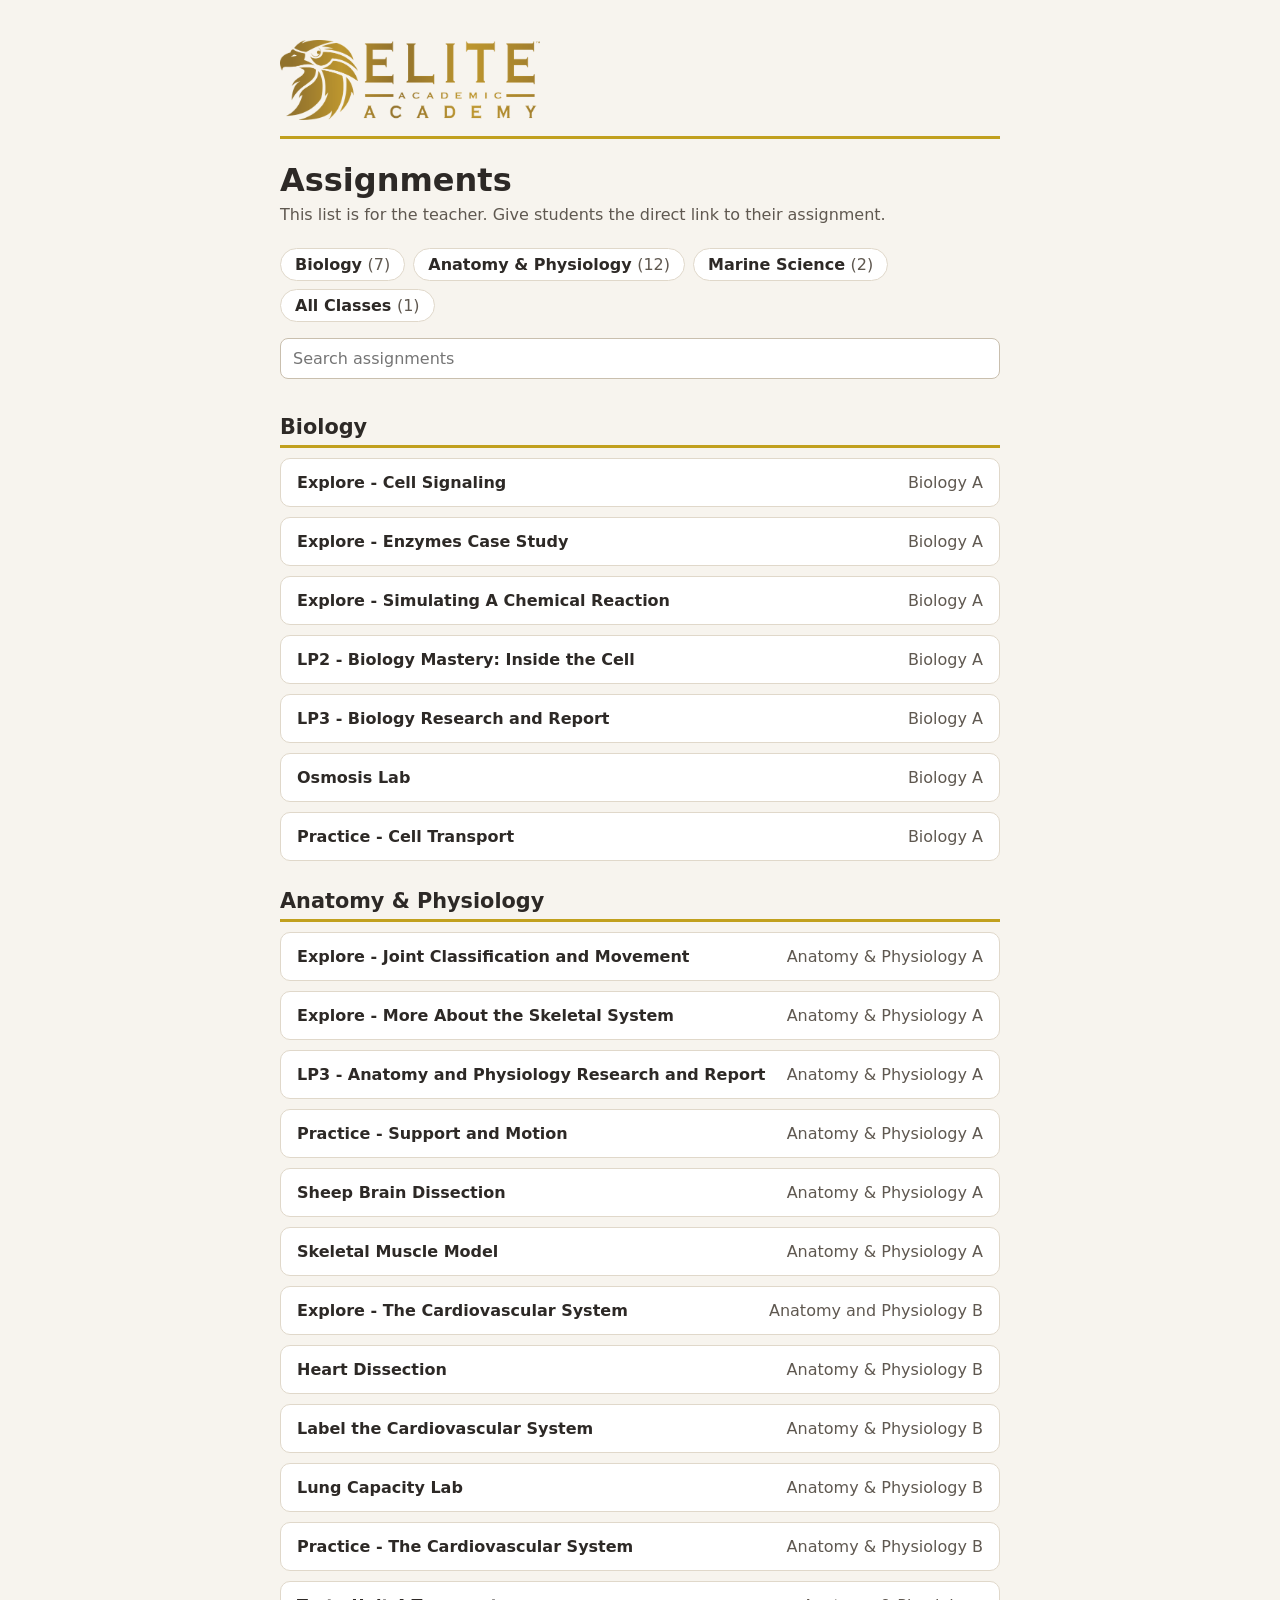
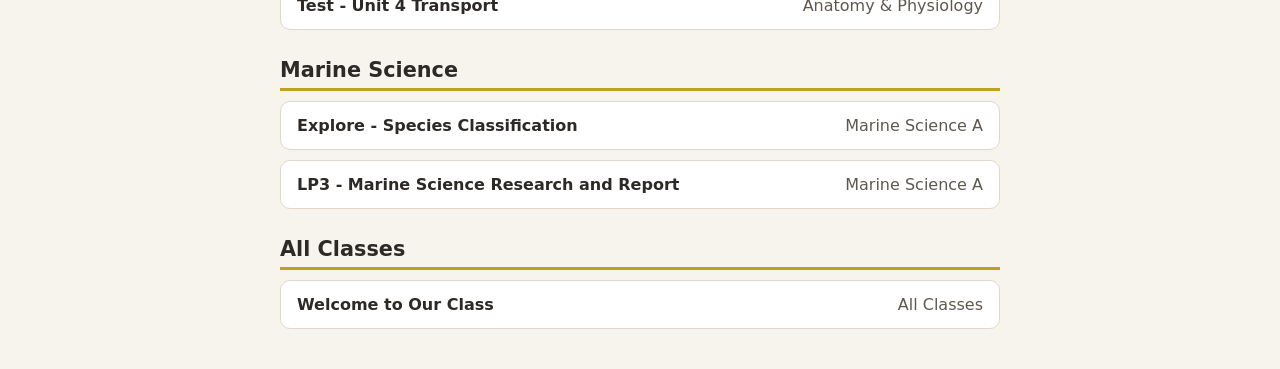
==== index.html @ 05cfafcf "Label the Cardiovascular System: flip-card key, new title, fewer vocab questions - Title is now "Lab" ====
<!doctype html>
<html lang="en">
<head>
<meta charset="utf-8">
<meta name="viewport" content="width=device-width, initial-scale=1">
<meta name="robots" content="noindex">
<title>Assignments</title>
<link rel="icon" type="image/png" href="engine/brand/favicon.png">
<style>
  body{margin:0;font-family:system-ui,-apple-system,"Segoe UI",sans-serif;background:#f7f4ee;color:#2d2926}
  main{max-width:720px;margin:0 auto;padding:40px 20px}
  .brand{display:flex;align-items:center;gap:14px;margin:0 0 22px;padding-bottom:16px;border-bottom:3px solid #c1a01e}
  .brand img{width:min(260px,70%);height:auto}
  h1{margin:0 0 6px}
  p{color:#5f5850;margin:0 0 24px}
  nav{display:flex;flex-wrap:wrap;gap:8px;margin:0 0 16px}
  nav a{background:#fff;border:1px solid #e0d8ca;border-radius:999px;padding:6px 14px;font-weight:600}
  nav a span{color:#5f5850;font-weight:400}
  input{width:100%;box-sizing:border-box;font:inherit;padding:10px 12px;border:1px solid #c9bfae;border-radius:8px;margin:0 0 8px}
  h2{margin:28px 0 10px;padding-bottom:6px;border-bottom:3px solid #c1a01e;font-size:1.3rem}
  section[hidden],li[hidden]{display:none}
  ul{list-style:none;margin:0;padding:0;display:grid;gap:10px}
  li{background:#fff;border:1px solid #e0d8ca;border-radius:10px;padding:14px 16px;display:flex;justify-content:space-between;gap:12px;flex-wrap:wrap}
  a{color:#2d2926;font-weight:700;text-decoration:none}
  a:hover,a:focus{text-decoration:underline}
  span{color:#5f5850}
</style>
</head>
<body>
  <main>
    <div class="brand"><img src="engine/brand/logo.png" alt="Elite Academic Academy"></div>
    <h1>Assignments</h1>
    <p>This list is for the teacher. Give students the direct link to their assignment.</p>
    <nav aria-label="Jump to a subject">
      <a href="#biology">Biology <span>(7)</span></a>
      <a href="#anatomy-physiology">Anatomy &amp; Physiology <span>(12)</span></a>
      <a href="#marine-science">Marine Science <span>(2)</span></a>
      <a href="#all-classes">All Classes <span>(1)</span></a>
    </nav>
    <input type="search" id="find" placeholder="Search assignments" aria-label="Search assignments">
    <section id="biology">
      <h2>Biology</h2>
      <ul>
        <li><a href="assignments/explore-cell-signaling/">Explore - Cell Signaling</a><span>Biology A</span></li>
        <li><a href="assignments/explore-enzymes-case-study/">Explore - Enzymes Case Study</a><span>Biology A</span></li>
        <li><a href="assignments/explore-simulating-a-chemical-reaction/">Explore - Simulating A Chemical Reaction</a><span>Biology A</span></li>
        <li><a href="assignments/mastery-biology-lp2/">LP2 - Biology Mastery: Inside the Cell</a><span>Biology A</span></li>
        <li><a href="assignments/cer-lp3-biology/">LP3 - Biology Research and Report</a><span>Biology A</span></li>
        <li><a href="assignments/osmosis-lab/">Osmosis Lab</a><span>Biology A</span></li>
        <li><a href="assignments/practice-cell-transport/">Practice - Cell Transport</a><span>Biology A</span></li>
      </ul>
    </section>
    <section id="anatomy-physiology">
      <h2>Anatomy &amp; Physiology</h2>
      <ul>
        <li><a href="assignments/explore-joint-classification-and-movement/">Explore - Joint Classification and Movement</a><span>Anatomy &amp; Physiology A</span></li>
        <li><a href="assignments/explore-more-skeletal-system/">Explore - More About the Skeletal System</a><span>Anatomy &amp; Physiology A</span></li>
        <li><a href="assignments/cer-lp3-anatomy-physiology/">LP3 - Anatomy and Physiology Research and Report</a><span>Anatomy &amp; Physiology A</span></li>
        <li><a href="assignments/practice-support-and-motion/">Practice - Support and Motion</a><span>Anatomy &amp; Physiology A</span></li>
        <li><a href="assignments/sheep-brain-dissection/">Sheep Brain Dissection</a><span>Anatomy &amp; Physiology A</span></li>
        <li><a href="assignments/skeletal-muscle-model/">Skeletal Muscle Model</a><span>Anatomy &amp; Physiology A</span></li>
        <li><a href="assignments/explore-circulatory-system/">Explore - The Cardiovascular System</a><span>Anatomy and Physiology B</span></li>
        <li><a href="assignments/heart-dissection/">Heart Dissection</a><span>Anatomy &amp; Physiology B</span></li>
        <li><a href="assignments/explore-label-the-cardiovascular-system/">Label the Cardiovascular System</a><span>Anatomy &amp; Physiology B</span></li>
        <li><a href="assignments/lung-capacity-lab/">Lung Capacity Lab</a><span>Anatomy &amp; Physiology B</span></li>
        <li><a href="assignments/practice-the-cardiovascular-system/">Practice - The Cardiovascular System</a><span>Anatomy &amp; Physiology B</span></li>
        <li><a href="assignments/test-unit-4-transport/">Test - Unit 4 Transport</a><span>Anatomy &amp; Physiology</span></li>
      </ul>
    </section>
    <section id="marine-science">
      <h2>Marine Science</h2>
      <ul>
        <li><a href="assignments/explore-species-classification/">Explore - Species Classification</a><span>Marine Science A</span></li>
        <li><a href="assignments/cer-lp3-marine-science/">LP3 - Marine Science Research and Report</a><span>Marine Science A</span></li>
      </ul>
    </section>
    <section id="all-classes">
      <h2>All Classes</h2>
      <ul>
        <li><a href="assignments/welcome-to-class/">Welcome to Our Class</a><span>All Classes</span></li>
      </ul>
    </section>
    <p id="none" hidden>No assignments match that search.</p>
  </main>
  <script>
    var box = document.getElementById('find');
    box.addEventListener('input', function(){
      var q = box.value.trim().toLowerCase(), any = false;
      document.querySelectorAll('main section').forEach(function(sec){
        var shown = 0;
        sec.querySelectorAll('li').forEach(function(li){
          var hit = !q || li.textContent.toLowerCase().indexOf(q) > -1;
          li.hidden = !hit; if(hit) shown++;
        });
        sec.hidden = !shown; if(shown) any = true;
      });
      document.getElementById('none').hidden = any;
    });
  </script>
</body>
</html>
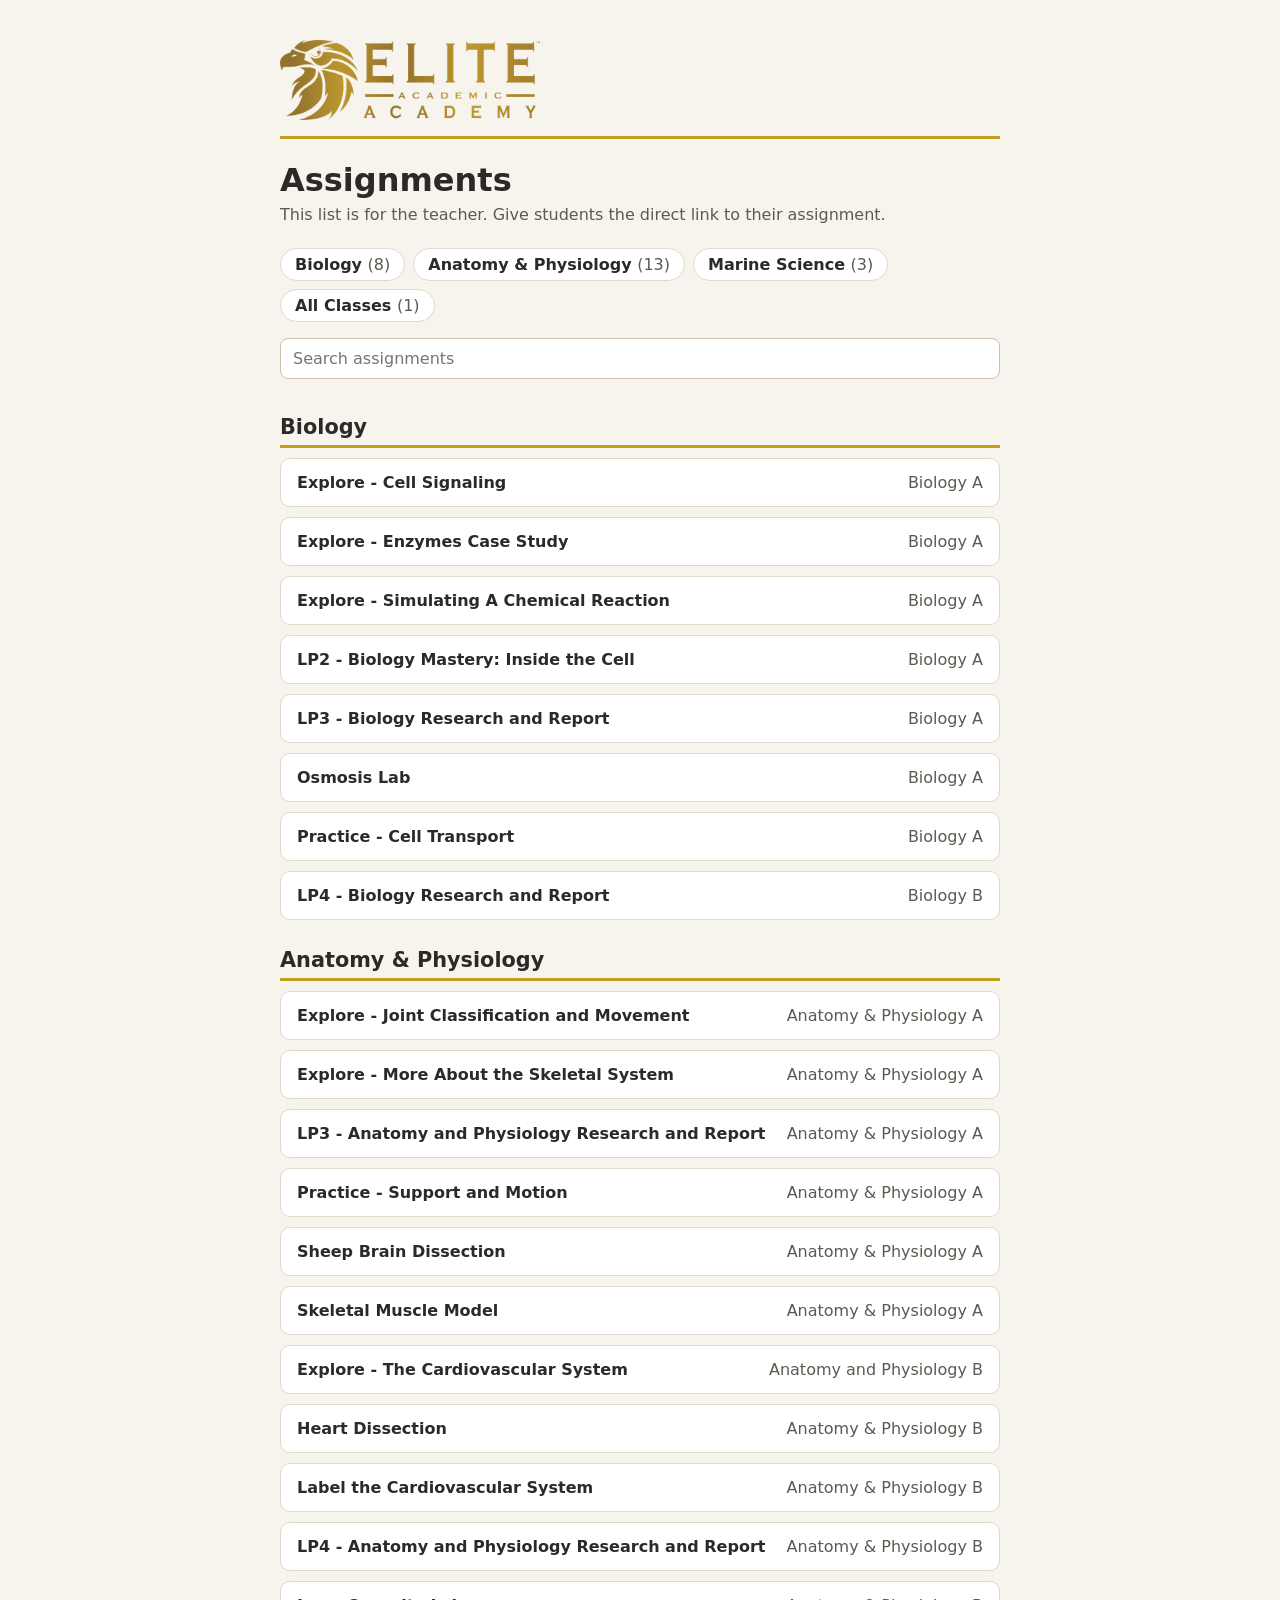
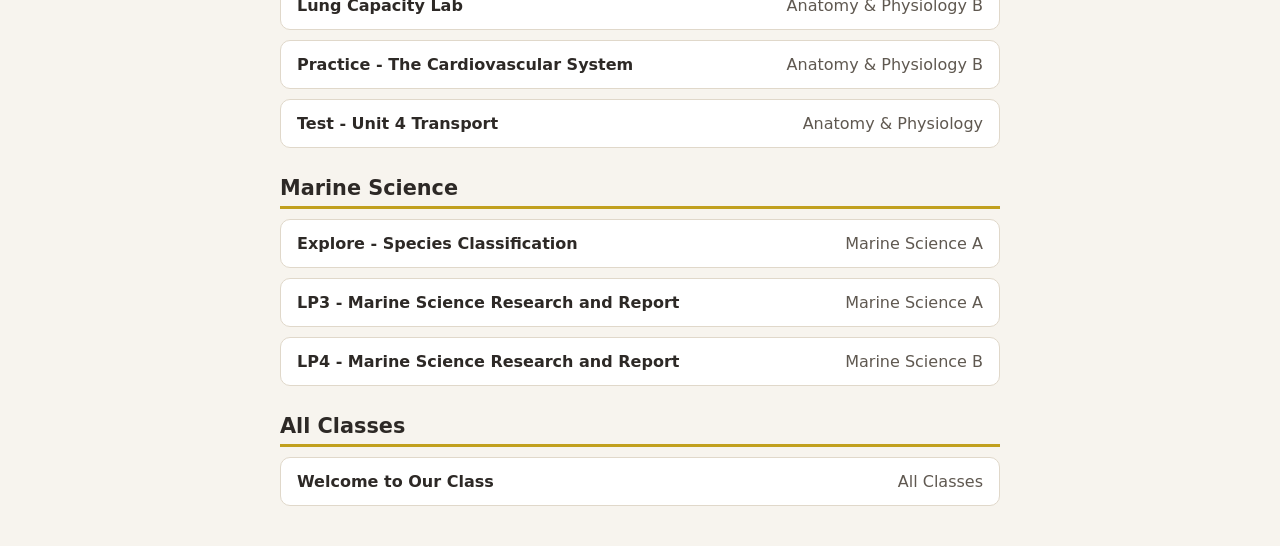
==== commit 4fe8d1a7: "Add LP4 Research and Report projects for Biology, Marine Science, and A&P - Biology B: Heredity and " ====
--- a/index.html
+++ b/index.html
@@ -32,9 +32,9 @@
     <h1>Assignments</h1>
     <p>This list is for the teacher. Give students the direct link to their assignment.</p>
     <nav aria-label="Jump to a subject">
-      <a href="#biology">Biology <span>(7)</span></a>
-      <a href="#anatomy-physiology">Anatomy &amp; Physiology <span>(12)</span></a>
-      <a href="#marine-science">Marine Science <span>(2)</span></a>
+      <a href="#biology">Biology <span>(8)</span></a>
+      <a href="#anatomy-physiology">Anatomy &amp; Physiology <span>(13)</span></a>
+      <a href="#marine-science">Marine Science <span>(3)</span></a>
       <a href="#all-classes">All Classes <span>(1)</span></a>
     </nav>
     <input type="search" id="find" placeholder="Search assignments" aria-label="Search assignments">
@@ -48,6 +48,7 @@
         <li><a href="assignments/cer-lp3-biology/">LP3 - Biology Research and Report</a><span>Biology A</span></li>
         <li><a href="assignments/osmosis-lab/">Osmosis Lab</a><span>Biology A</span></li>
         <li><a href="assignments/practice-cell-transport/">Practice - Cell Transport</a><span>Biology A</span></li>
+        <li><a href="assignments/cer-lp4-biology/">LP4 - Biology Research and Report</a><span>Biology B</span></li>
       </ul>
     </section>
     <section id="anatomy-physiology">
@@ -62,6 +63,7 @@
         <li><a href="assignments/explore-circulatory-system/">Explore - The Cardiovascular System</a><span>Anatomy and Physiology B</span></li>
         <li><a href="assignments/heart-dissection/">Heart Dissection</a><span>Anatomy &amp; Physiology B</span></li>
         <li><a href="assignments/explore-label-the-cardiovascular-system/">Label the Cardiovascular System</a><span>Anatomy &amp; Physiology B</span></li>
+        <li><a href="assignments/cer-lp4-anatomy-physiology/">LP4 - Anatomy and Physiology Research and Report</a><span>Anatomy &amp; Physiology B</span></li>
         <li><a href="assignments/lung-capacity-lab/">Lung Capacity Lab</a><span>Anatomy &amp; Physiology B</span></li>
         <li><a href="assignments/practice-the-cardiovascular-system/">Practice - The Cardiovascular System</a><span>Anatomy &amp; Physiology B</span></li>
         <li><a href="assignments/test-unit-4-transport/">Test - Unit 4 Transport</a><span>Anatomy &amp; Physiology</span></li>
@@ -72,6 +74,7 @@
       <ul>
         <li><a href="assignments/explore-species-classification/">Explore - Species Classification</a><span>Marine Science A</span></li>
         <li><a href="assignments/cer-lp3-marine-science/">LP3 - Marine Science Research and Report</a><span>Marine Science A</span></li>
+        <li><a href="assignments/cer-lp4-marine-science/">LP4 - Marine Science Research and Report</a><span>Marine Science B</span></li>
       </ul>
     </section>
     <section id="all-classes">
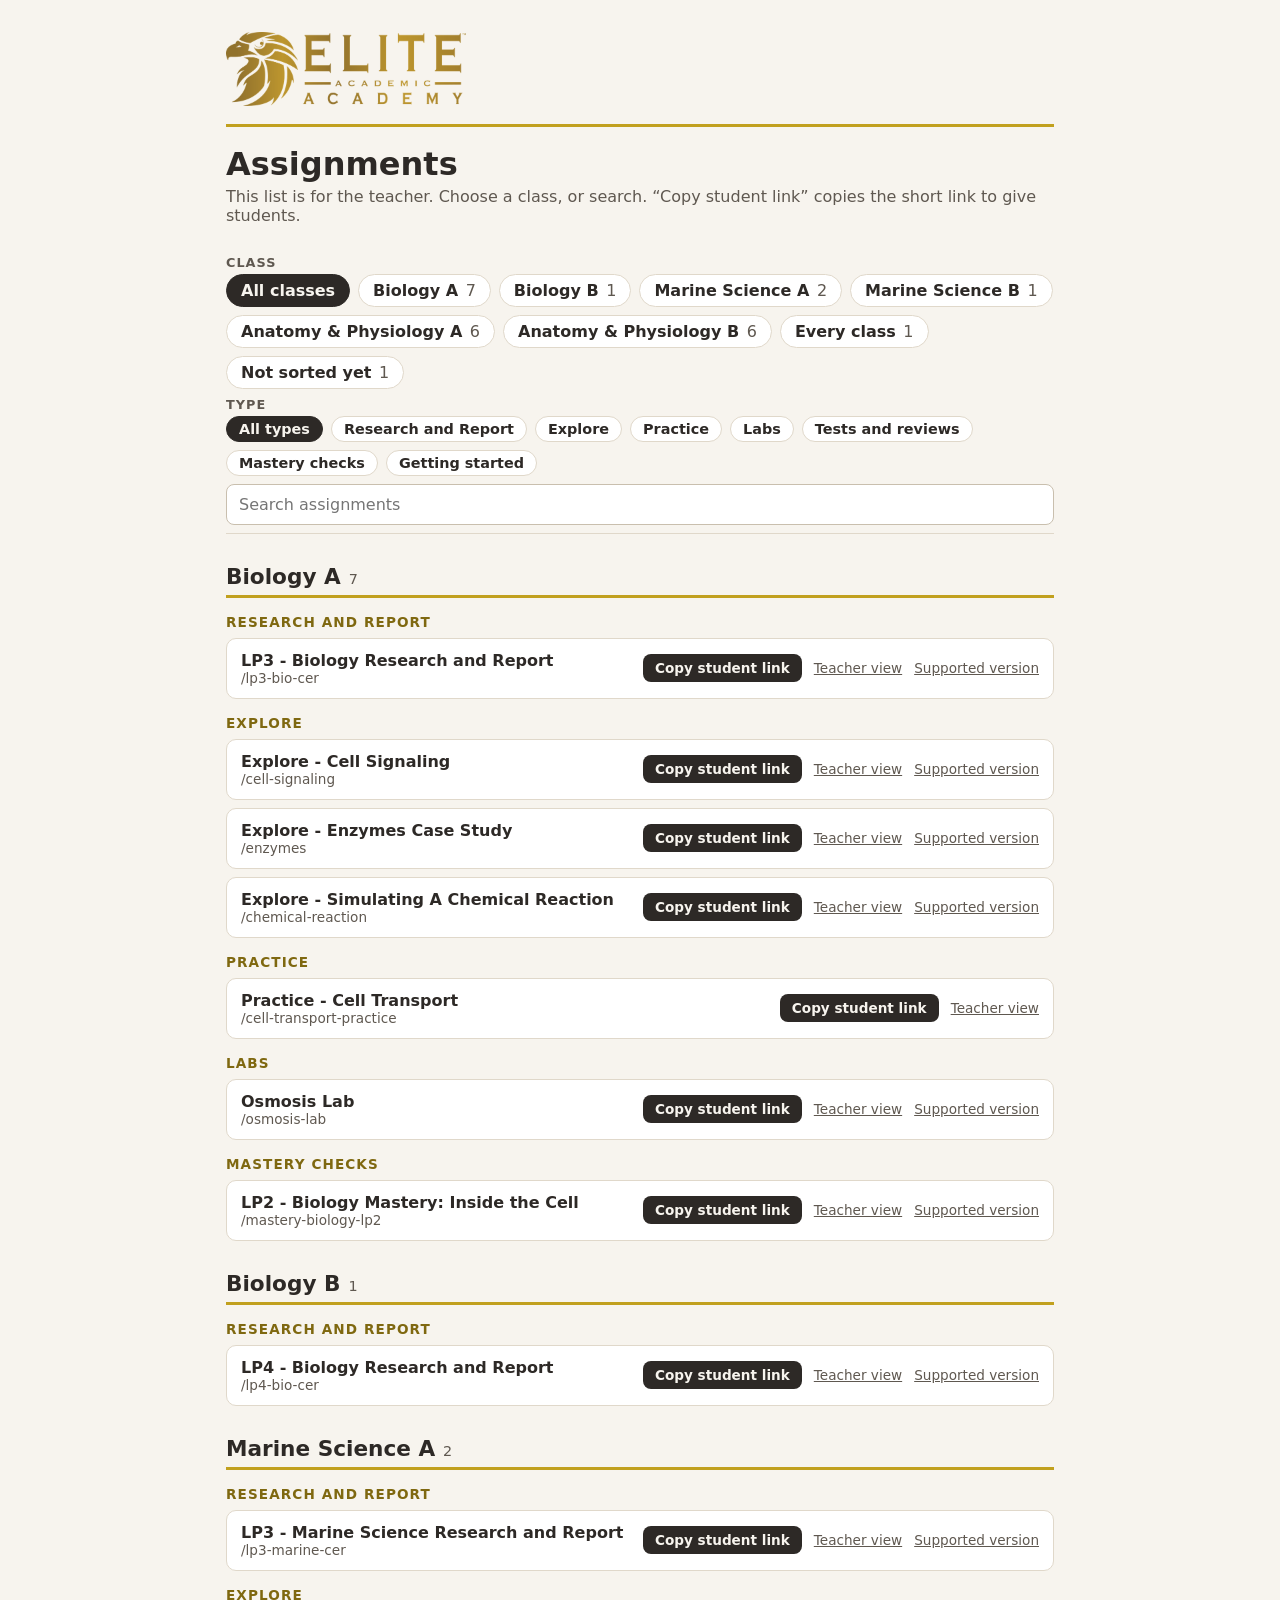
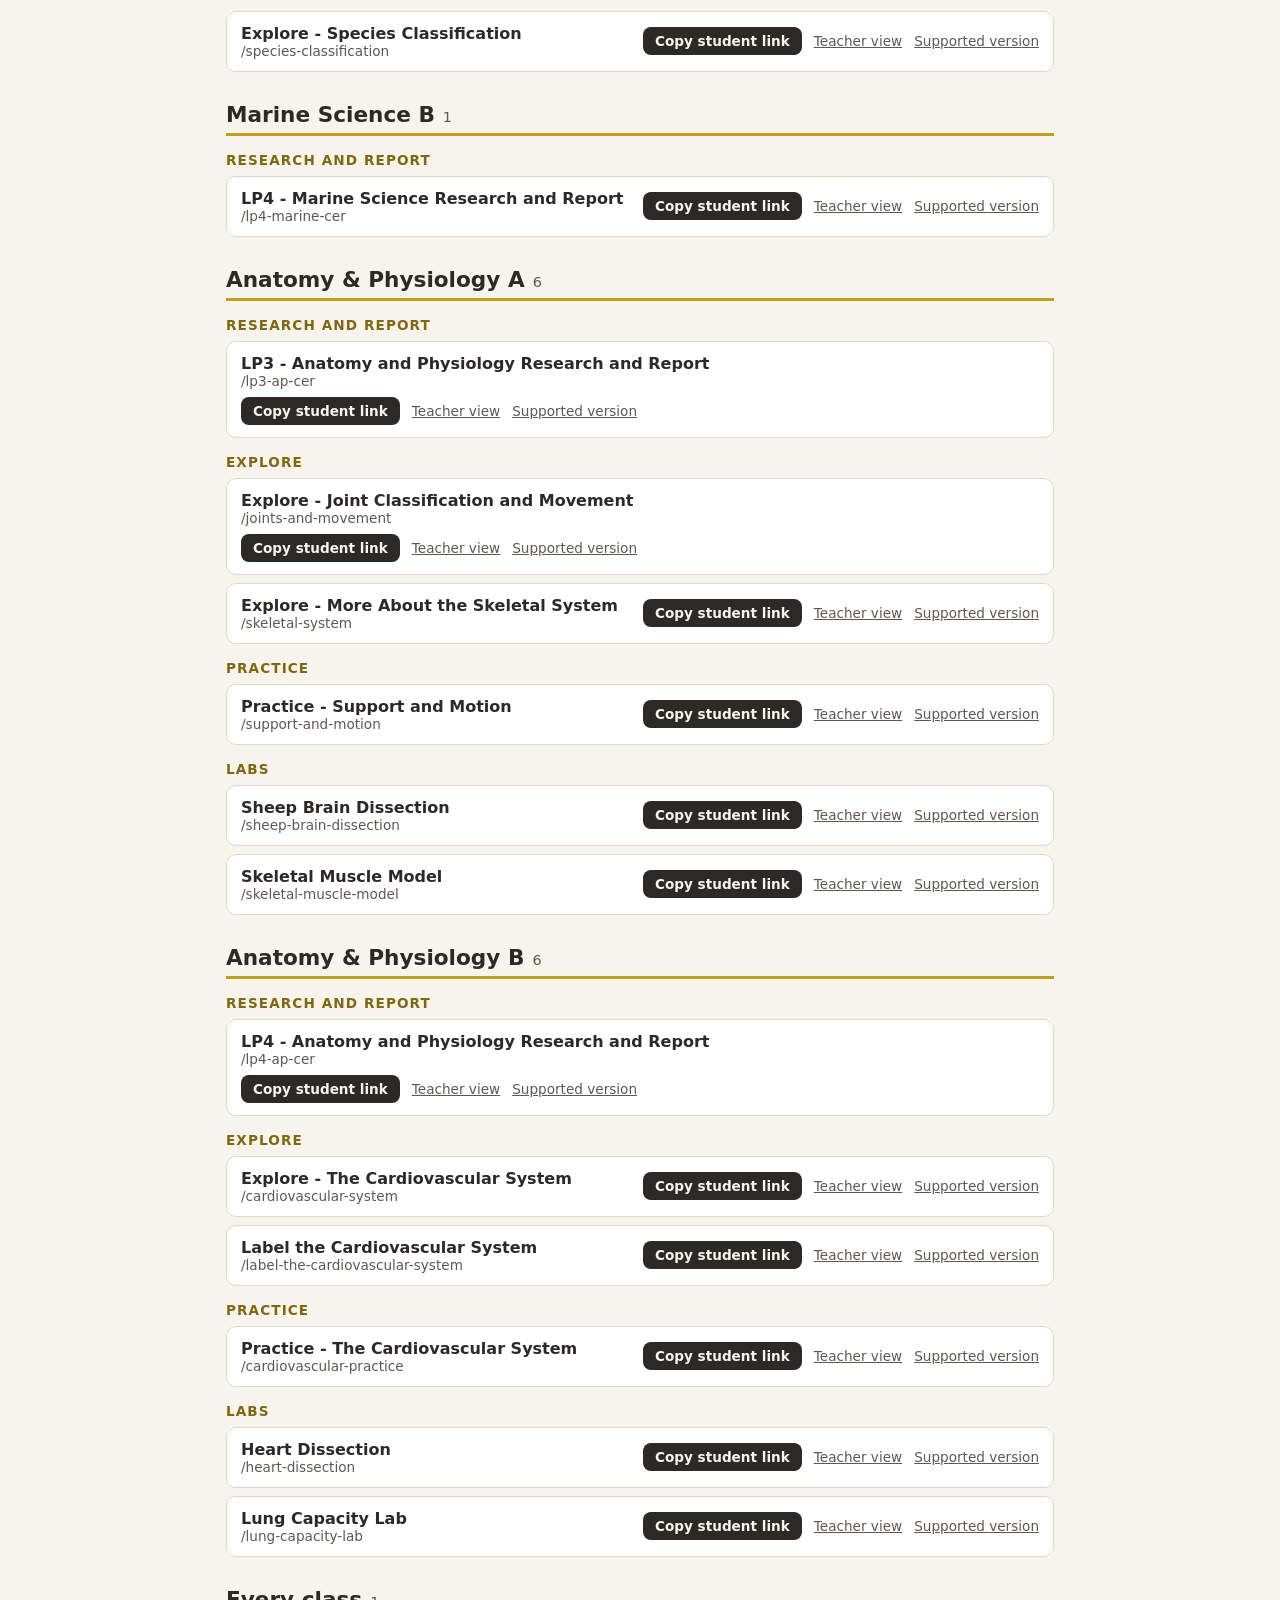
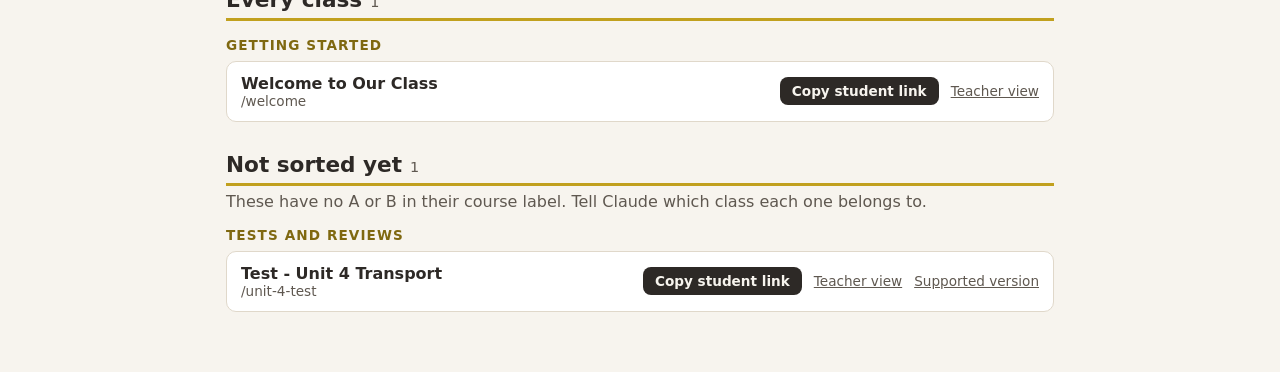
==== commit bf5aedc6: "Home page: a section per class, grouped by type, with class and type filters - Biology A/B, Marine S" ====
--- a/index.html
+++ b/index.html
@@ -7,98 +7,224 @@
 <title>Assignments</title>
 <link rel="icon" type="image/png" href="engine/brand/favicon.png">
 <style>
-  body{margin:0;font-family:system-ui,-apple-system,"Segoe UI",sans-serif;background:#f7f4ee;color:#2d2926}
-  main{max-width:720px;margin:0 auto;padding:40px 20px}
-  .brand{display:flex;align-items:center;gap:14px;margin:0 0 22px;padding-bottom:16px;border-bottom:3px solid #c1a01e}
-  .brand img{width:min(260px,70%);height:auto}
-  h1{margin:0 0 6px}
-  p{color:#5f5850;margin:0 0 24px}
-  nav{display:flex;flex-wrap:wrap;gap:8px;margin:0 0 16px}
-  nav a{background:#fff;border:1px solid #e0d8ca;border-radius:999px;padding:6px 14px;font-weight:600}
-  nav a span{color:#5f5850;font-weight:400}
-  input{width:100%;box-sizing:border-box;font:inherit;padding:10px 12px;border:1px solid #c9bfae;border-radius:8px;margin:0 0 8px}
-  h2{margin:28px 0 10px;padding-bottom:6px;border-bottom:3px solid #c1a01e;font-size:1.3rem}
-  section[hidden],li[hidden]{display:none}
-  ul{list-style:none;margin:0;padding:0;display:grid;gap:10px}
-  li{background:#fff;border:1px solid #e0d8ca;border-radius:10px;padding:14px 16px;display:flex;justify-content:space-between;gap:12px;flex-wrap:wrap}
-  a{color:#2d2926;font-weight:700;text-decoration:none}
-  a:hover,a:focus{text-decoration:underline}
-  span{color:#5f5850}
+  :root{--bg:#f7f4ee;--card:#fff;--ink:#2d2926;--muted:#5f5850;--line:#e0d8ca;--gold:#c1a01e;--gold-ink:#7f6810}
+  @media (prefers-color-scheme:dark){:root{--bg:#161412;--card:#23201d;--ink:#f3eee6;--muted:#b8ae9f;--line:#3d3833;--gold-ink:#dcbc3c}}
+  *{box-sizing:border-box}
+  body{margin:0;font-family:system-ui,-apple-system,"Segoe UI",sans-serif;background:var(--bg);color:var(--ink)}
+  main{max-width:860px;margin:0 auto;padding:32px 16px 60px}
+  .brand{margin:0 0 18px;padding-bottom:14px;border-bottom:3px solid var(--gold)}
+  .brand img{width:min(240px,70%);height:auto}
+  h1{margin:0 0 4px}
+  .lead{color:var(--muted);margin:0 0 18px}
+  .tools{position:sticky;top:0;z-index:5;background:var(--bg);padding:10px 0 8px;border-bottom:1px solid var(--line)}
+  .row{display:flex;flex-wrap:wrap;gap:8px;margin:0 0 8px}
+  .lab{font-size:.8rem;font-weight:700;color:var(--muted);text-transform:uppercase;letter-spacing:.08em;margin:2px 0 4px}
+  button{font:inherit;cursor:pointer}
+  .pill,.chip{background:var(--card);color:var(--ink);border:1px solid var(--line);border-radius:999px;padding:6px 14px;font-weight:600}
+  .pill span{color:var(--muted);font-weight:400;margin-left:2px}
+  .chip{padding:4px 12px;font-size:.9rem}
+  .pill[aria-pressed="true"],.chip[aria-pressed="true"]{background:var(--ink);color:var(--bg);border-color:var(--ink)}
+  .pill[aria-pressed="true"] span{color:inherit}
+  input{width:100%;font:inherit;padding:10px 12px;border:1px solid #c9bfae;border-radius:8px;background:var(--card);color:var(--ink)}
+  h2{margin:30px 0 4px;padding-bottom:6px;border-bottom:3px solid var(--gold);font-size:1.35rem;display:flex;align-items:baseline;gap:8px}
+  h2 span{font-size:.9rem;font-weight:500;color:var(--muted)}
+  h3{margin:16px 0 8px;font-size:.85rem;text-transform:uppercase;letter-spacing:.08em;color:var(--gold-ink)}
+  .note{color:var(--muted);margin:6px 0 0}
+  section[hidden],li[hidden],h3[hidden],ul[hidden]{display:none}
+  ul{list-style:none;margin:0;padding:0;display:grid;gap:8px}
+  li{background:var(--card);border:1px solid var(--line);border-radius:10px;padding:12px 14px;display:flex;justify-content:space-between;align-items:center;gap:8px 14px;flex-wrap:wrap}
+  .t a{color:var(--ink);font-weight:700;text-decoration:none}
+  .t a:hover,.t a:focus{text-decoration:underline}
+  .sl{display:block;font-size:.85rem;color:var(--muted)}
+  .act{display:flex;flex-wrap:wrap;gap:6px 12px;align-items:center}
+  .copy{background:var(--ink);color:var(--bg);border:0;border-radius:8px;padding:6px 12px;font-weight:700;font-size:.85rem}
+  .copy.done{background:#17703f;color:#fff}
+  .sm{font-size:.85rem;color:var(--muted)}
+  #none{color:var(--muted)}
+  @media (max-width:700px){.tools{position:static}.row{flex-wrap:nowrap;overflow-x:auto;padding-bottom:4px;-webkit-overflow-scrolling:touch}.pill,.chip{flex:none}}
 </style>
 </head>
 <body>
   <main>
     <div class="brand"><img src="engine/brand/logo.png" alt="Elite Academic Academy"></div>
     <h1>Assignments</h1>
-    <p>This list is for the teacher. Give students the direct link to their assignment.</p>
-    <nav aria-label="Jump to a subject">
-      <a href="#biology">Biology <span>(8)</span></a>
-      <a href="#anatomy-physiology">Anatomy &amp; Physiology <span>(13)</span></a>
-      <a href="#marine-science">Marine Science <span>(3)</span></a>
-      <a href="#all-classes">All Classes <span>(1)</span></a>
-    </nav>
-    <input type="search" id="find" placeholder="Search assignments" aria-label="Search assignments">
-    <section id="biology">
-      <h2>Biology</h2>
-      <ul>
-        <li><a href="assignments/explore-cell-signaling/">Explore - Cell Signaling</a><span>Biology A</span></li>
-        <li><a href="assignments/explore-enzymes-case-study/">Explore - Enzymes Case Study</a><span>Biology A</span></li>
-        <li><a href="assignments/explore-simulating-a-chemical-reaction/">Explore - Simulating A Chemical Reaction</a><span>Biology A</span></li>
-        <li><a href="assignments/mastery-biology-lp2/">LP2 - Biology Mastery: Inside the Cell</a><span>Biology A</span></li>
-        <li><a href="assignments/cer-lp3-biology/">LP3 - Biology Research and Report</a><span>Biology A</span></li>
-        <li><a href="assignments/osmosis-lab/">Osmosis Lab</a><span>Biology A</span></li>
-        <li><a href="assignments/practice-cell-transport/">Practice - Cell Transport</a><span>Biology A</span></li>
-        <li><a href="assignments/cer-lp4-biology/">LP4 - Biology Research and Report</a><span>Biology B</span></li>
-      </ul>
-    </section>
-    <section id="anatomy-physiology">
-      <h2>Anatomy &amp; Physiology</h2>
-      <ul>
-        <li><a href="assignments/explore-joint-classification-and-movement/">Explore - Joint Classification and Movement</a><span>Anatomy &amp; Physiology A</span></li>
-        <li><a href="assignments/explore-more-skeletal-system/">Explore - More About the Skeletal System</a><span>Anatomy &amp; Physiology A</span></li>
-        <li><a href="assignments/cer-lp3-anatomy-physiology/">LP3 - Anatomy and Physiology Research and Report</a><span>Anatomy &amp; Physiology A</span></li>
-        <li><a href="assignments/practice-support-and-motion/">Practice - Support and Motion</a><span>Anatomy &amp; Physiology A</span></li>
-        <li><a href="assignments/sheep-brain-dissection/">Sheep Brain Dissection</a><span>Anatomy &amp; Physiology A</span></li>
-        <li><a href="assignments/skeletal-muscle-model/">Skeletal Muscle Model</a><span>Anatomy &amp; Physiology A</span></li>
-        <li><a href="assignments/explore-circulatory-system/">Explore - The Cardiovascular System</a><span>Anatomy and Physiology B</span></li>
-        <li><a href="assignments/heart-dissection/">Heart Dissection</a><span>Anatomy &amp; Physiology B</span></li>
-        <li><a href="assignments/explore-label-the-cardiovascular-system/">Label the Cardiovascular System</a><span>Anatomy &amp; Physiology B</span></li>
-        <li><a href="assignments/cer-lp4-anatomy-physiology/">LP4 - Anatomy and Physiology Research and Report</a><span>Anatomy &amp; Physiology B</span></li>
-        <li><a href="assignments/lung-capacity-lab/">Lung Capacity Lab</a><span>Anatomy &amp; Physiology B</span></li>
-        <li><a href="assignments/practice-the-cardiovascular-system/">Practice - The Cardiovascular System</a><span>Anatomy &amp; Physiology B</span></li>
-        <li><a href="assignments/test-unit-4-transport/">Test - Unit 4 Transport</a><span>Anatomy &amp; Physiology</span></li>
-      </ul>
-    </section>
-    <section id="marine-science">
-      <h2>Marine Science</h2>
-      <ul>
-        <li><a href="assignments/explore-species-classification/">Explore - Species Classification</a><span>Marine Science A</span></li>
-        <li><a href="assignments/cer-lp3-marine-science/">LP3 - Marine Science Research and Report</a><span>Marine Science A</span></li>
-        <li><a href="assignments/cer-lp4-marine-science/">LP4 - Marine Science Research and Report</a><span>Marine Science B</span></li>
-      </ul>
-    </section>
-    <section id="all-classes">
-      <h2>All Classes</h2>
-      <ul>
-        <li><a href="assignments/welcome-to-class/">Welcome to Our Class</a><span>All Classes</span></li>
-      </ul>
-    </section>
-    <p id="none" hidden>No assignments match that search.</p>
+    <p class="lead">This list is for the teacher. Choose a class, or search. “Copy student link” copies the short link to give students.</p>
+    <div class="tools">
+      <p class="lab">Class</p>
+      <div class="row" role="group" aria-label="Show one class">
+      <button type="button" class="pill" data-class="" aria-pressed="true">All classes</button>
+      <button type="button" class="pill" data-class="biology-a" aria-pressed="false">Biology A <span>7</span></button>
+      <button type="button" class="pill" data-class="biology-b" aria-pressed="false">Biology B <span>1</span></button>
+      <button type="button" class="pill" data-class="marine-science-a" aria-pressed="false">Marine Science A <span>2</span></button>
+      <button type="button" class="pill" data-class="marine-science-b" aria-pressed="false">Marine Science B <span>1</span></button>
+      <button type="button" class="pill" data-class="anatomy-physiology-a" aria-pressed="false">Anatomy &amp; Physiology A <span>6</span></button>
+      <button type="button" class="pill" data-class="anatomy-physiology-b" aria-pressed="false">Anatomy &amp; Physiology B <span>6</span></button>
+      <button type="button" class="pill" data-class="every-class" aria-pressed="false">Every class <span>1</span></button>
+      <button type="button" class="pill" data-class="not-sorted-yet" aria-pressed="false">Not sorted yet <span>1</span></button>
+      </div>
+      <p class="lab">Type</p>
+      <div class="row" role="group" aria-label="Show one type of assignment">
+      <button type="button" class="chip" data-kind="" aria-pressed="true">All types</button>
+      <button type="button" class="chip" data-kind="research-and-report" aria-pressed="false">Research and Report</button>
+      <button type="button" class="chip" data-kind="explore" aria-pressed="false">Explore</button>
+      <button type="button" class="chip" data-kind="practice" aria-pressed="false">Practice</button>
+      <button type="button" class="chip" data-kind="labs" aria-pressed="false">Labs</button>
+      <button type="button" class="chip" data-kind="tests-and-reviews" aria-pressed="false">Tests and reviews</button>
+      <button type="button" class="chip" data-kind="mastery-checks" aria-pressed="false">Mastery checks</button>
+      <button type="button" class="chip" data-kind="getting-started" aria-pressed="false">Getting started</button>
+      </div>
+      <input type="search" id="find" placeholder="Search assignments" aria-label="Search assignments">
+    </div>
+    <section id="biology-a" data-class="biology-a">
+      <h2>Biology A <span>7</span></h2>
+      
+        <h3 data-kind="research-and-report">Research and Report</h3>
+        <ul>
+          <li data-kind="research-and-report"><div class="t"><a href="assignments/cer-lp3-biology/">LP3 - Biology Research and Report</a><span class="sl">/lp3-bio-cer</span></div><div class="act"><button type="button" class="copy" data-short="lp3-bio-cer">Copy student link</button><a class="sm" href="assignments/cer-lp3-biology/?teacher=tm7k2q">Teacher view</a><a class="sm" href="assignments/cer-lp3-biology/?support=eagle">Supported version</a></div></li>
+        </ul>
+        <h3 data-kind="explore">Explore</h3>
+        <ul>
+          <li data-kind="explore"><div class="t"><a href="assignments/explore-cell-signaling/">Explore - Cell Signaling</a><span class="sl">/cell-signaling</span></div><div class="act"><button type="button" class="copy" data-short="cell-signaling">Copy student link</button><a class="sm" href="assignments/explore-cell-signaling/?teacher=tm7k2q">Teacher view</a><a class="sm" href="assignments/explore-cell-signaling/?support=eagle">Supported version</a></div></li>
+          <li data-kind="explore"><div class="t"><a href="assignments/explore-enzymes-case-study/">Explore - Enzymes Case Study</a><span class="sl">/enzymes</span></div><div class="act"><button type="button" class="copy" data-short="enzymes">Copy student link</button><a class="sm" href="assignments/explore-enzymes-case-study/?teacher=tm7k2q">Teacher view</a><a class="sm" href="assignments/explore-enzymes-case-study/?support=eagle">Supported version</a></div></li>
+          <li data-kind="explore"><div class="t"><a href="assignments/explore-simulating-a-chemical-reaction/">Explore - Simulating A Chemical Reaction</a><span class="sl">/chemical-reaction</span></div><div class="act"><button type="button" class="copy" data-short="chemical-reaction">Copy student link</button><a class="sm" href="assignments/explore-simulating-a-chemical-reaction/?teacher=tm7k2q">Teacher view</a><a class="sm" href="assignments/explore-simulating-a-chemical-reaction/?support=eagle">Supported version</a></div></li>
+        </ul>
+        <h3 data-kind="practice">Practice</h3>
+        <ul>
+          <li data-kind="practice"><div class="t"><a href="assignments/practice-cell-transport/">Practice - Cell Transport</a><span class="sl">/cell-transport-practice</span></div><div class="act"><button type="button" class="copy" data-short="cell-transport-practice">Copy student link</button><a class="sm" href="assignments/practice-cell-transport/?teacher=tm7k2q">Teacher view</a></div></li>
+        </ul>
+        <h3 data-kind="labs">Labs</h3>
+        <ul>
+          <li data-kind="labs"><div class="t"><a href="assignments/osmosis-lab/">Osmosis Lab</a><span class="sl">/osmosis-lab</span></div><div class="act"><button type="button" class="copy" data-short="osmosis-lab">Copy student link</button><a class="sm" href="assignments/osmosis-lab/?teacher=tm7k2q">Teacher view</a><a class="sm" href="assignments/osmosis-lab/?support=eagle">Supported version</a></div></li>
+        </ul>
+        <h3 data-kind="mastery-checks">Mastery checks</h3>
+        <ul>
+          <li data-kind="mastery-checks"><div class="t"><a href="assignments/mastery-biology-lp2/">LP2 - Biology Mastery: Inside the Cell</a><span class="sl">/mastery-biology-lp2</span></div><div class="act"><button type="button" class="copy" data-short="mastery-biology-lp2">Copy student link</button><a class="sm" href="assignments/mastery-biology-lp2/?teacher=tm7k2q">Teacher view</a><a class="sm" href="assignments/mastery-biology-lp2/?support=eagle">Supported version</a></div></li>
+        </ul>
+    </section>
+    <section id="biology-b" data-class="biology-b">
+      <h2>Biology B <span>1</span></h2>
+      
+        <h3 data-kind="research-and-report">Research and Report</h3>
+        <ul>
+          <li data-kind="research-and-report"><div class="t"><a href="assignments/cer-lp4-biology/">LP4 - Biology Research and Report</a><span class="sl">/lp4-bio-cer</span></div><div class="act"><button type="button" class="copy" data-short="lp4-bio-cer">Copy student link</button><a class="sm" href="assignments/cer-lp4-biology/?teacher=tm7k2q">Teacher view</a><a class="sm" href="assignments/cer-lp4-biology/?support=eagle">Supported version</a></div></li>
+        </ul>
+    </section>
+    <section id="marine-science-a" data-class="marine-science-a">
+      <h2>Marine Science A <span>2</span></h2>
+      
+        <h3 data-kind="research-and-report">Research and Report</h3>
+        <ul>
+          <li data-kind="research-and-report"><div class="t"><a href="assignments/cer-lp3-marine-science/">LP3 - Marine Science Research and Report</a><span class="sl">/lp3-marine-cer</span></div><div class="act"><button type="button" class="copy" data-short="lp3-marine-cer">Copy student link</button><a class="sm" href="assignments/cer-lp3-marine-science/?teacher=tm7k2q">Teacher view</a><a class="sm" href="assignments/cer-lp3-marine-science/?support=eagle">Supported version</a></div></li>
+        </ul>
+        <h3 data-kind="explore">Explore</h3>
+        <ul>
+          <li data-kind="explore"><div class="t"><a href="assignments/explore-species-classification/">Explore - Species Classification</a><span class="sl">/species-classification</span></div><div class="act"><button type="button" class="copy" data-short="species-classification">Copy student link</button><a class="sm" href="assignments/explore-species-classification/?teacher=tm7k2q">Teacher view</a><a class="sm" href="assignments/explore-species-classification/?support=eagle">Supported version</a></div></li>
+        </ul>
+    </section>
+    <section id="marine-science-b" data-class="marine-science-b">
+      <h2>Marine Science B <span>1</span></h2>
+      
+        <h3 data-kind="research-and-report">Research and Report</h3>
+        <ul>
+          <li data-kind="research-and-report"><div class="t"><a href="assignments/cer-lp4-marine-science/">LP4 - Marine Science Research and Report</a><span class="sl">/lp4-marine-cer</span></div><div class="act"><button type="button" class="copy" data-short="lp4-marine-cer">Copy student link</button><a class="sm" href="assignments/cer-lp4-marine-science/?teacher=tm7k2q">Teacher view</a><a class="sm" href="assignments/cer-lp4-marine-science/?support=eagle">Supported version</a></div></li>
+        </ul>
+    </section>
+    <section id="anatomy-physiology-a" data-class="anatomy-physiology-a">
+      <h2>Anatomy &amp; Physiology A <span>6</span></h2>
+      
+        <h3 data-kind="research-and-report">Research and Report</h3>
+        <ul>
+          <li data-kind="research-and-report"><div class="t"><a href="assignments/cer-lp3-anatomy-physiology/">LP3 - Anatomy and Physiology Research and Report</a><span class="sl">/lp3-ap-cer</span></div><div class="act"><button type="button" class="copy" data-short="lp3-ap-cer">Copy student link</button><a class="sm" href="assignments/cer-lp3-anatomy-physiology/?teacher=tm7k2q">Teacher view</a><a class="sm" href="assignments/cer-lp3-anatomy-physiology/?support=eagle">Supported version</a></div></li>
+        </ul>
+        <h3 data-kind="explore">Explore</h3>
+        <ul>
+          <li data-kind="explore"><div class="t"><a href="assignments/explore-joint-classification-and-movement/">Explore - Joint Classification and Movement</a><span class="sl">/joints-and-movement</span></div><div class="act"><button type="button" class="copy" data-short="joints-and-movement">Copy student link</button><a class="sm" href="assignments/explore-joint-classification-and-movement/?teacher=tm7k2q">Teacher view</a><a class="sm" href="assignments/explore-joint-classification-and-movement/?support=eagle">Supported version</a></div></li>
+          <li data-kind="explore"><div class="t"><a href="assignments/explore-more-skeletal-system/">Explore - More About the Skeletal System</a><span class="sl">/skeletal-system</span></div><div class="act"><button type="button" class="copy" data-short="skeletal-system">Copy student link</button><a class="sm" href="assignments/explore-more-skeletal-system/?teacher=tm7k2q">Teacher view</a><a class="sm" href="assignments/explore-more-skeletal-system/?support=eagle">Supported version</a></div></li>
+        </ul>
+        <h3 data-kind="practice">Practice</h3>
+        <ul>
+          <li data-kind="practice"><div class="t"><a href="assignments/practice-support-and-motion/">Practice - Support and Motion</a><span class="sl">/support-and-motion</span></div><div class="act"><button type="button" class="copy" data-short="support-and-motion">Copy student link</button><a class="sm" href="assignments/practice-support-and-motion/?teacher=tm7k2q">Teacher view</a><a class="sm" href="assignments/practice-support-and-motion/?support=eagle">Supported version</a></div></li>
+        </ul>
+        <h3 data-kind="labs">Labs</h3>
+        <ul>
+          <li data-kind="labs"><div class="t"><a href="assignments/sheep-brain-dissection/">Sheep Brain Dissection</a><span class="sl">/sheep-brain-dissection</span></div><div class="act"><button type="button" class="copy" data-short="sheep-brain-dissection">Copy student link</button><a class="sm" href="assignments/sheep-brain-dissection/?teacher=tm7k2q">Teacher view</a><a class="sm" href="assignments/sheep-brain-dissection/?support=eagle">Supported version</a></div></li>
+          <li data-kind="labs"><div class="t"><a href="assignments/skeletal-muscle-model/">Skeletal Muscle Model</a><span class="sl">/skeletal-muscle-model</span></div><div class="act"><button type="button" class="copy" data-short="skeletal-muscle-model">Copy student link</button><a class="sm" href="assignments/skeletal-muscle-model/?teacher=tm7k2q">Teacher view</a><a class="sm" href="assignments/skeletal-muscle-model/?support=eagle">Supported version</a></div></li>
+        </ul>
+    </section>
+    <section id="anatomy-physiology-b" data-class="anatomy-physiology-b">
+      <h2>Anatomy &amp; Physiology B <span>6</span></h2>
+      
+        <h3 data-kind="research-and-report">Research and Report</h3>
+        <ul>
+          <li data-kind="research-and-report"><div class="t"><a href="assignments/cer-lp4-anatomy-physiology/">LP4 - Anatomy and Physiology Research and Report</a><span class="sl">/lp4-ap-cer</span></div><div class="act"><button type="button" class="copy" data-short="lp4-ap-cer">Copy student link</button><a class="sm" href="assignments/cer-lp4-anatomy-physiology/?teacher=tm7k2q">Teacher view</a><a class="sm" href="assignments/cer-lp4-anatomy-physiology/?support=eagle">Supported version</a></div></li>
+        </ul>
+        <h3 data-kind="explore">Explore</h3>
+        <ul>
+          <li data-kind="explore"><div class="t"><a href="assignments/explore-circulatory-system/">Explore - The Cardiovascular System</a><span class="sl">/cardiovascular-system</span></div><div class="act"><button type="button" class="copy" data-short="cardiovascular-system">Copy student link</button><a class="sm" href="assignments/explore-circulatory-system/?teacher=tm7k2q">Teacher view</a><a class="sm" href="assignments/explore-circulatory-system/?support=eagle">Supported version</a></div></li>
+          <li data-kind="explore"><div class="t"><a href="assignments/explore-label-the-cardiovascular-system/">Label the Cardiovascular System</a><span class="sl">/label-the-cardiovascular-system</span></div><div class="act"><button type="button" class="copy" data-short="label-the-cardiovascular-system">Copy student link</button><a class="sm" href="assignments/explore-label-the-cardiovascular-system/?teacher=tm7k2q">Teacher view</a><a class="sm" href="assignments/explore-label-the-cardiovascular-system/?support=eagle">Supported version</a></div></li>
+        </ul>
+        <h3 data-kind="practice">Practice</h3>
+        <ul>
+          <li data-kind="practice"><div class="t"><a href="assignments/practice-the-cardiovascular-system/">Practice - The Cardiovascular System</a><span class="sl">/cardiovascular-practice</span></div><div class="act"><button type="button" class="copy" data-short="cardiovascular-practice">Copy student link</button><a class="sm" href="assignments/practice-the-cardiovascular-system/?teacher=tm7k2q">Teacher view</a><a class="sm" href="assignments/practice-the-cardiovascular-system/?support=eagle">Supported version</a></div></li>
+        </ul>
+        <h3 data-kind="labs">Labs</h3>
+        <ul>
+          <li data-kind="labs"><div class="t"><a href="assignments/heart-dissection/">Heart Dissection</a><span class="sl">/heart-dissection</span></div><div class="act"><button type="button" class="copy" data-short="heart-dissection">Copy student link</button><a class="sm" href="assignments/heart-dissection/?teacher=tm7k2q">Teacher view</a><a class="sm" href="assignments/heart-dissection/?support=eagle">Supported version</a></div></li>
+          <li data-kind="labs"><div class="t"><a href="assignments/lung-capacity-lab/">Lung Capacity Lab</a><span class="sl">/lung-capacity-lab</span></div><div class="act"><button type="button" class="copy" data-short="lung-capacity-lab">Copy student link</button><a class="sm" href="assignments/lung-capacity-lab/?teacher=tm7k2q">Teacher view</a><a class="sm" href="assignments/lung-capacity-lab/?support=eagle">Supported version</a></div></li>
+        </ul>
+    </section>
+    <section id="every-class" data-class="every-class">
+      <h2>Every class <span>1</span></h2>
+      
+        <h3 data-kind="getting-started">Getting started</h3>
+        <ul>
+          <li data-kind="getting-started"><div class="t"><a href="assignments/welcome-to-class/">Welcome to Our Class</a><span class="sl">/welcome</span></div><div class="act"><button type="button" class="copy" data-short="welcome">Copy student link</button><a class="sm" href="assignments/welcome-to-class/?teacher=tm7k2q">Teacher view</a></div></li>
+        </ul>
+    </section>
+    <section id="not-sorted-yet" data-class="not-sorted-yet">
+      <h2>Not sorted yet <span>1</span></h2>
+      <p class="note">These have no A or B in their course label. Tell Claude which class each one belongs to.</p>
+        <h3 data-kind="tests-and-reviews">Tests and reviews</h3>
+        <ul>
+          <li data-kind="tests-and-reviews"><div class="t"><a href="assignments/test-unit-4-transport/">Test - Unit 4 Transport</a><span class="sl">/unit-4-test</span></div><div class="act"><button type="button" class="copy" data-short="unit-4-test">Copy student link</button><a class="sm" href="assignments/test-unit-4-transport/?teacher=tm7k2q">Teacher view</a><a class="sm" href="assignments/test-unit-4-transport/?support=eagle">Supported version</a></div></li>
+        </ul>
+    </section>
+    <p id="none" hidden>No assignments match. Try another class, type, or search.</p>
   </main>
   <script>
-    var box = document.getElementById('find');
-    box.addEventListener('input', function(){
+    var box = document.getElementById('find'), cur = {cls: '', kind: ''};
+    try { var saved = JSON.parse(localStorage.getItem('eaa-index') || '{}'); cur.cls = saved.cls || ''; cur.kind = saved.kind || ''; } catch (e) {}
+    function apply(){
       var q = box.value.trim().toLowerCase(), any = false;
+      document.querySelectorAll('.pill').forEach(function(b){ b.setAttribute('aria-pressed', b.dataset.class === cur.cls ? 'true' : 'false'); });
+      document.querySelectorAll('.chip').forEach(function(b){ b.setAttribute('aria-pressed', b.dataset.kind === cur.kind ? 'true' : 'false'); });
       document.querySelectorAll('main section').forEach(function(sec){
-        var shown = 0;
-        sec.querySelectorAll('li').forEach(function(li){
-          var hit = !q || li.textContent.toLowerCase().indexOf(q) > -1;
-          li.hidden = !hit; if(hit) shown++;
+        var shown = 0, on = !cur.cls || sec.dataset.class === cur.cls;
+        sec.querySelectorAll('ul').forEach(function(ul){
+          var n = 0;
+          ul.querySelectorAll('li').forEach(function(li){
+            var hit = on && (!cur.kind || li.dataset.kind === cur.kind) && (!q || li.textContent.toLowerCase().indexOf(q) > -1);
+            li.hidden = !hit; if (hit) n++;
+          });
+          ul.hidden = !n; ul.previousElementSibling.hidden = !n; shown += n;
         });
-        sec.hidden = !shown; if(shown) any = true;
+        sec.hidden = !shown; if (shown) any = true;
       });
       document.getElementById('none').hidden = any;
+      try { localStorage.setItem('eaa-index', JSON.stringify(cur)); } catch (e) {}
+    }
+    document.querySelectorAll('.pill').forEach(function(b){ b.addEventListener('click', function(){ cur.cls = b.dataset.class; apply(); }); });
+    document.querySelectorAll('.chip').forEach(function(b){ b.addEventListener('click', function(){ cur.kind = b.dataset.kind; apply(); }); });
+    box.addEventListener('input', apply);
+    document.querySelectorAll('.copy').forEach(function(b){
+      b.addEventListener('click', function(){
+        var url = location.origin + '/' + b.dataset.short;
+        function done(ok){ b.textContent = ok ? 'Copied!' : url; b.classList.toggle('done', ok); if (ok) setTimeout(function(){ b.textContent = 'Copy student link'; b.classList.remove('done'); }, 2000); }
+        if (navigator.clipboard && navigator.clipboard.writeText) navigator.clipboard.writeText(url).then(function(){ done(true); }, function(){ done(false); });
+        else done(false);
+      });
     });
+    apply();
   </script>
 </body>
 </html>
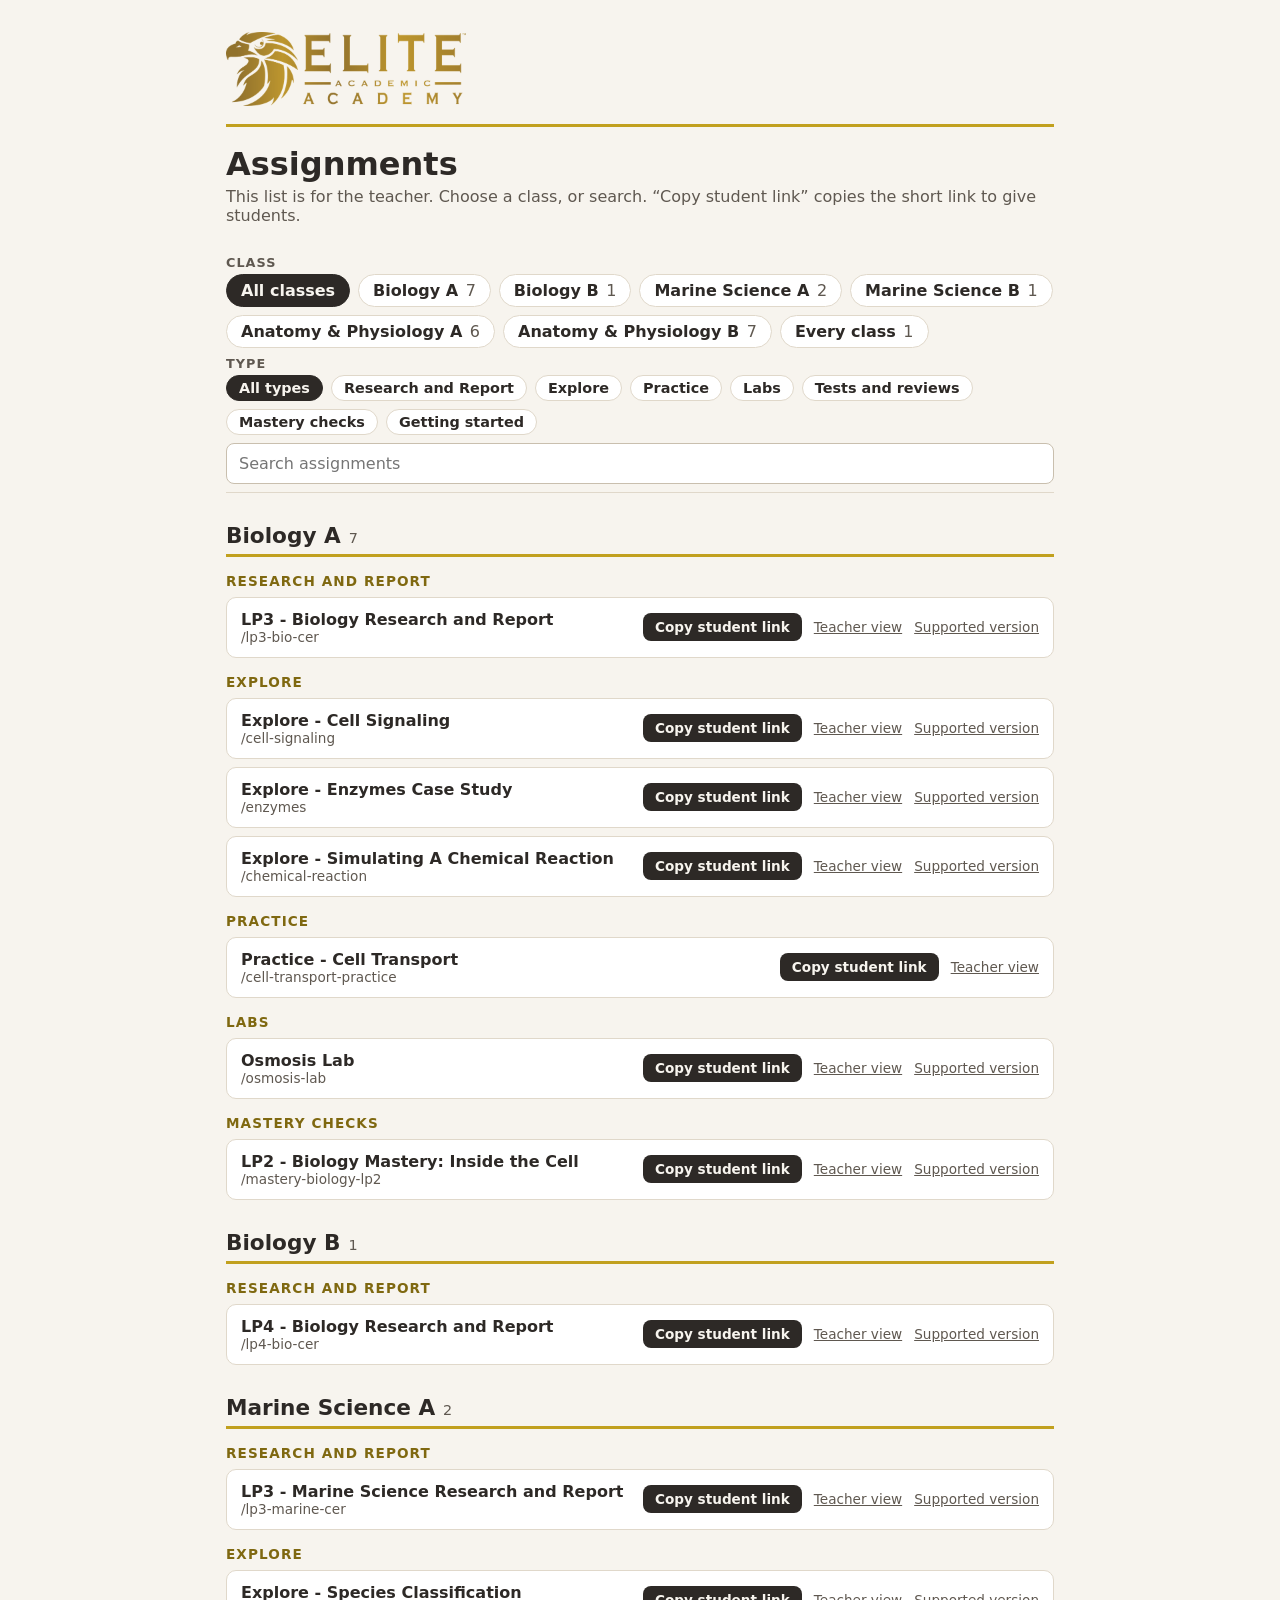
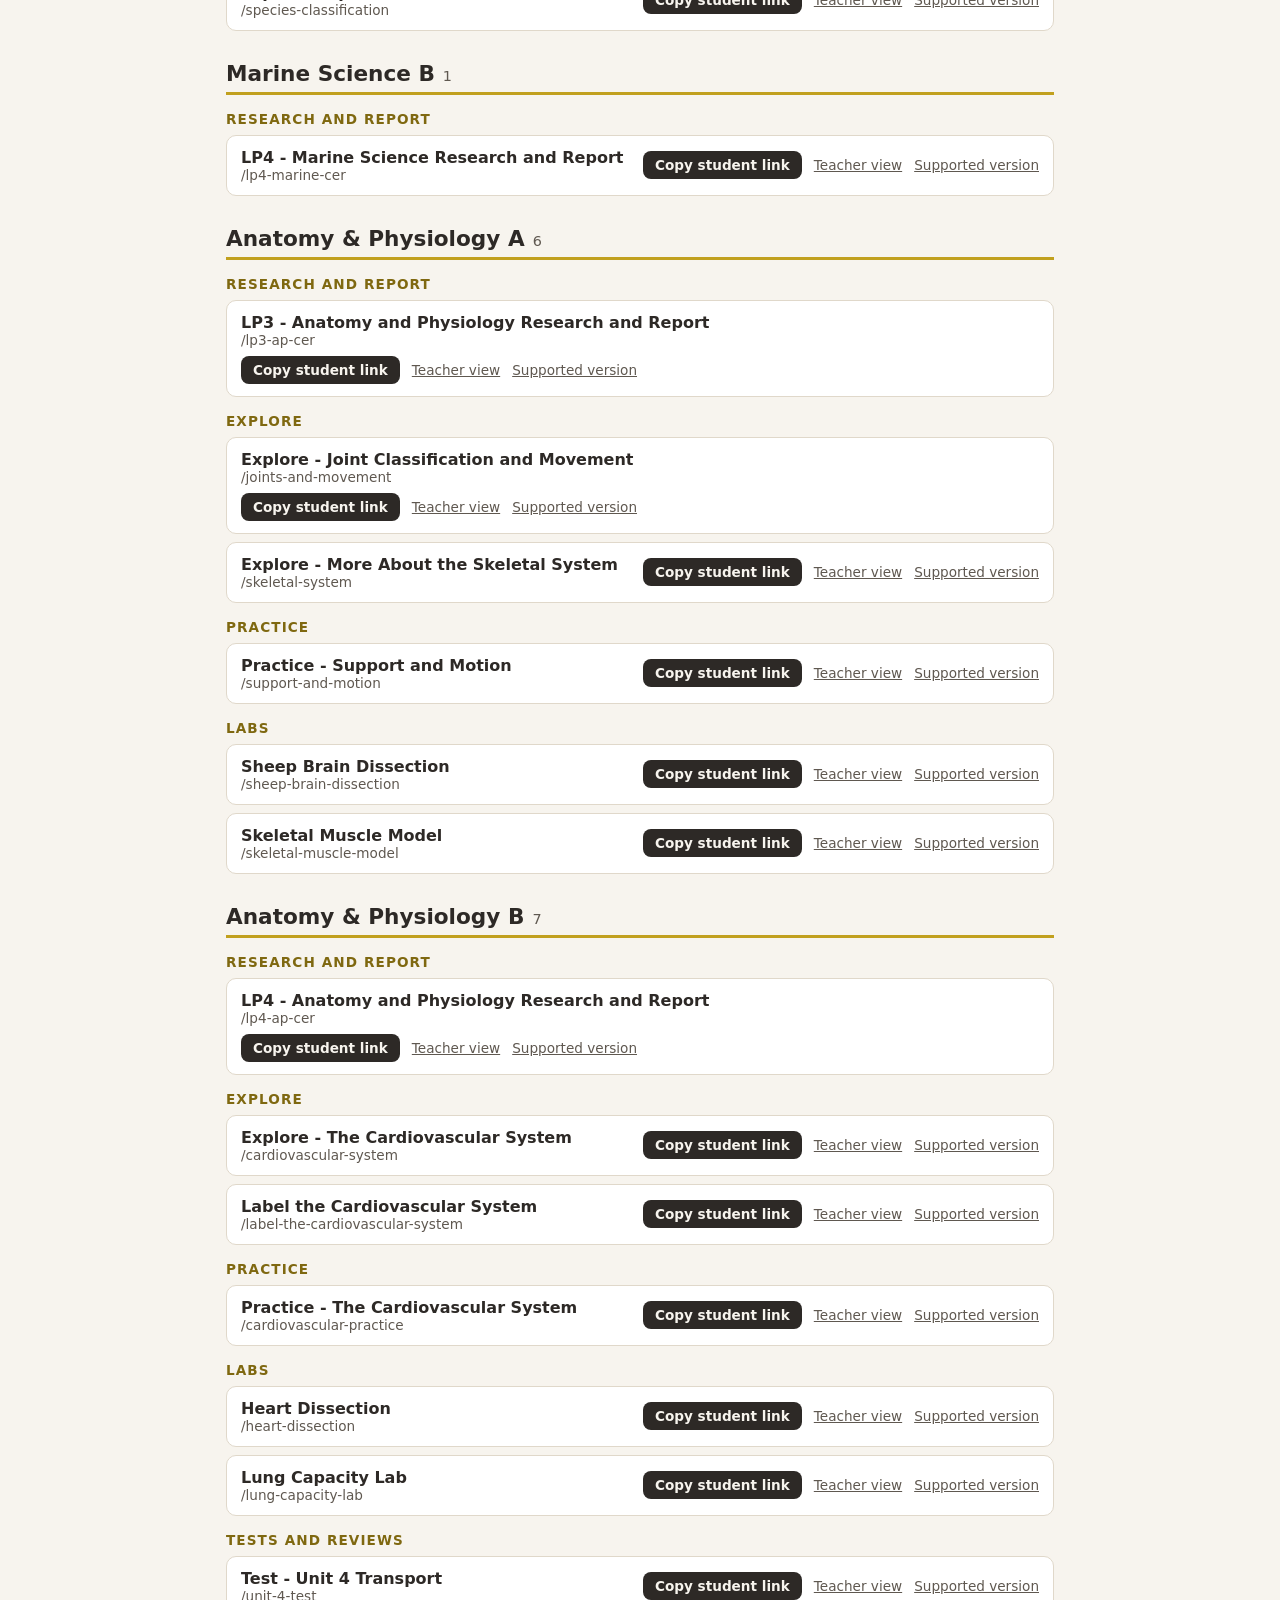
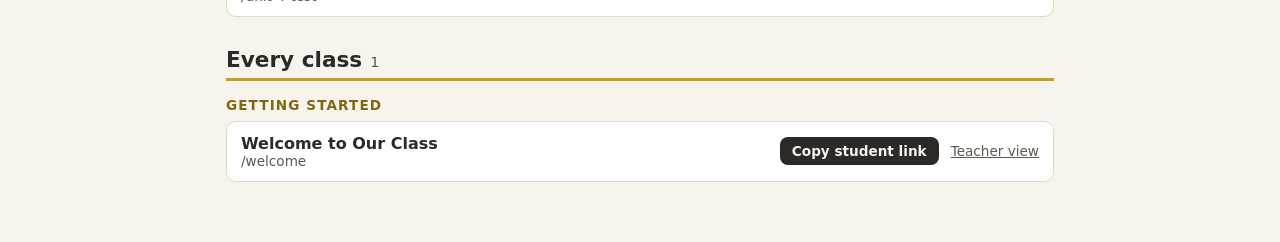
==== commit 08751758: "Test - Unit 4 Transport: course label Anatomy & Physiology B Co-Authored-By: Claude Opus 5.5 <norepl" ====
--- a/index.html
+++ b/index.html
@@ -58,9 +58,8 @@
       <button type="button" class="pill" data-class="marine-science-a" aria-pressed="false">Marine Science A <span>2</span></button>
       <button type="button" class="pill" data-class="marine-science-b" aria-pressed="false">Marine Science B <span>1</span></button>
       <button type="button" class="pill" data-class="anatomy-physiology-a" aria-pressed="false">Anatomy &amp; Physiology A <span>6</span></button>
-      <button type="button" class="pill" data-class="anatomy-physiology-b" aria-pressed="false">Anatomy &amp; Physiology B <span>6</span></button>
+      <button type="button" class="pill" data-class="anatomy-physiology-b" aria-pressed="false">Anatomy &amp; Physiology B <span>7</span></button>
       <button type="button" class="pill" data-class="every-class" aria-pressed="false">Every class <span>1</span></button>
-      <button type="button" class="pill" data-class="not-sorted-yet" aria-pressed="false">Not sorted yet <span>1</span></button>
       </div>
       <p class="lab">Type</p>
       <div class="row" role="group" aria-label="Show one type of assignment">
@@ -152,7 +151,7 @@
         </ul>
     </section>
     <section id="anatomy-physiology-b" data-class="anatomy-physiology-b">
-      <h2>Anatomy &amp; Physiology B <span>6</span></h2>
+      <h2>Anatomy &amp; Physiology B <span>7</span></h2>
       
         <h3 data-kind="research-and-report">Research and Report</h3>
         <ul>
@@ -172,6 +171,10 @@
           <li data-kind="labs"><div class="t"><a href="assignments/heart-dissection/">Heart Dissection</a><span class="sl">/heart-dissection</span></div><div class="act"><button type="button" class="copy" data-short="heart-dissection">Copy student link</button><a class="sm" href="assignments/heart-dissection/?teacher=tm7k2q">Teacher view</a><a class="sm" href="assignments/heart-dissection/?support=eagle">Supported version</a></div></li>
           <li data-kind="labs"><div class="t"><a href="assignments/lung-capacity-lab/">Lung Capacity Lab</a><span class="sl">/lung-capacity-lab</span></div><div class="act"><button type="button" class="copy" data-short="lung-capacity-lab">Copy student link</button><a class="sm" href="assignments/lung-capacity-lab/?teacher=tm7k2q">Teacher view</a><a class="sm" href="assignments/lung-capacity-lab/?support=eagle">Supported version</a></div></li>
         </ul>
+        <h3 data-kind="tests-and-reviews">Tests and reviews</h3>
+        <ul>
+          <li data-kind="tests-and-reviews"><div class="t"><a href="assignments/test-unit-4-transport/">Test - Unit 4 Transport</a><span class="sl">/unit-4-test</span></div><div class="act"><button type="button" class="copy" data-short="unit-4-test">Copy student link</button><a class="sm" href="assignments/test-unit-4-transport/?teacher=tm7k2q">Teacher view</a><a class="sm" href="assignments/test-unit-4-transport/?support=eagle">Supported version</a></div></li>
+        </ul>
     </section>
     <section id="every-class" data-class="every-class">
       <h2>Every class <span>1</span></h2>
@@ -179,14 +182,6 @@
         <h3 data-kind="getting-started">Getting started</h3>
         <ul>
           <li data-kind="getting-started"><div class="t"><a href="assignments/welcome-to-class/">Welcome to Our Class</a><span class="sl">/welcome</span></div><div class="act"><button type="button" class="copy" data-short="welcome">Copy student link</button><a class="sm" href="assignments/welcome-to-class/?teacher=tm7k2q">Teacher view</a></div></li>
-        </ul>
-    </section>
-    <section id="not-sorted-yet" data-class="not-sorted-yet">
-      <h2>Not sorted yet <span>1</span></h2>
-      <p class="note">These have no A or B in their course label. Tell Claude which class each one belongs to.</p>
-        <h3 data-kind="tests-and-reviews">Tests and reviews</h3>
-        <ul>
-          <li data-kind="tests-and-reviews"><div class="t"><a href="assignments/test-unit-4-transport/">Test - Unit 4 Transport</a><span class="sl">/unit-4-test</span></div><div class="act"><button type="button" class="copy" data-short="unit-4-test">Copy student link</button><a class="sm" href="assignments/test-unit-4-transport/?teacher=tm7k2q">Teacher view</a><a class="sm" href="assignments/test-unit-4-transport/?support=eagle">Supported version</a></div></li>
         </ul>
     </section>
     <p id="none" hidden>No assignments match. Try another class, type, or search.</p>
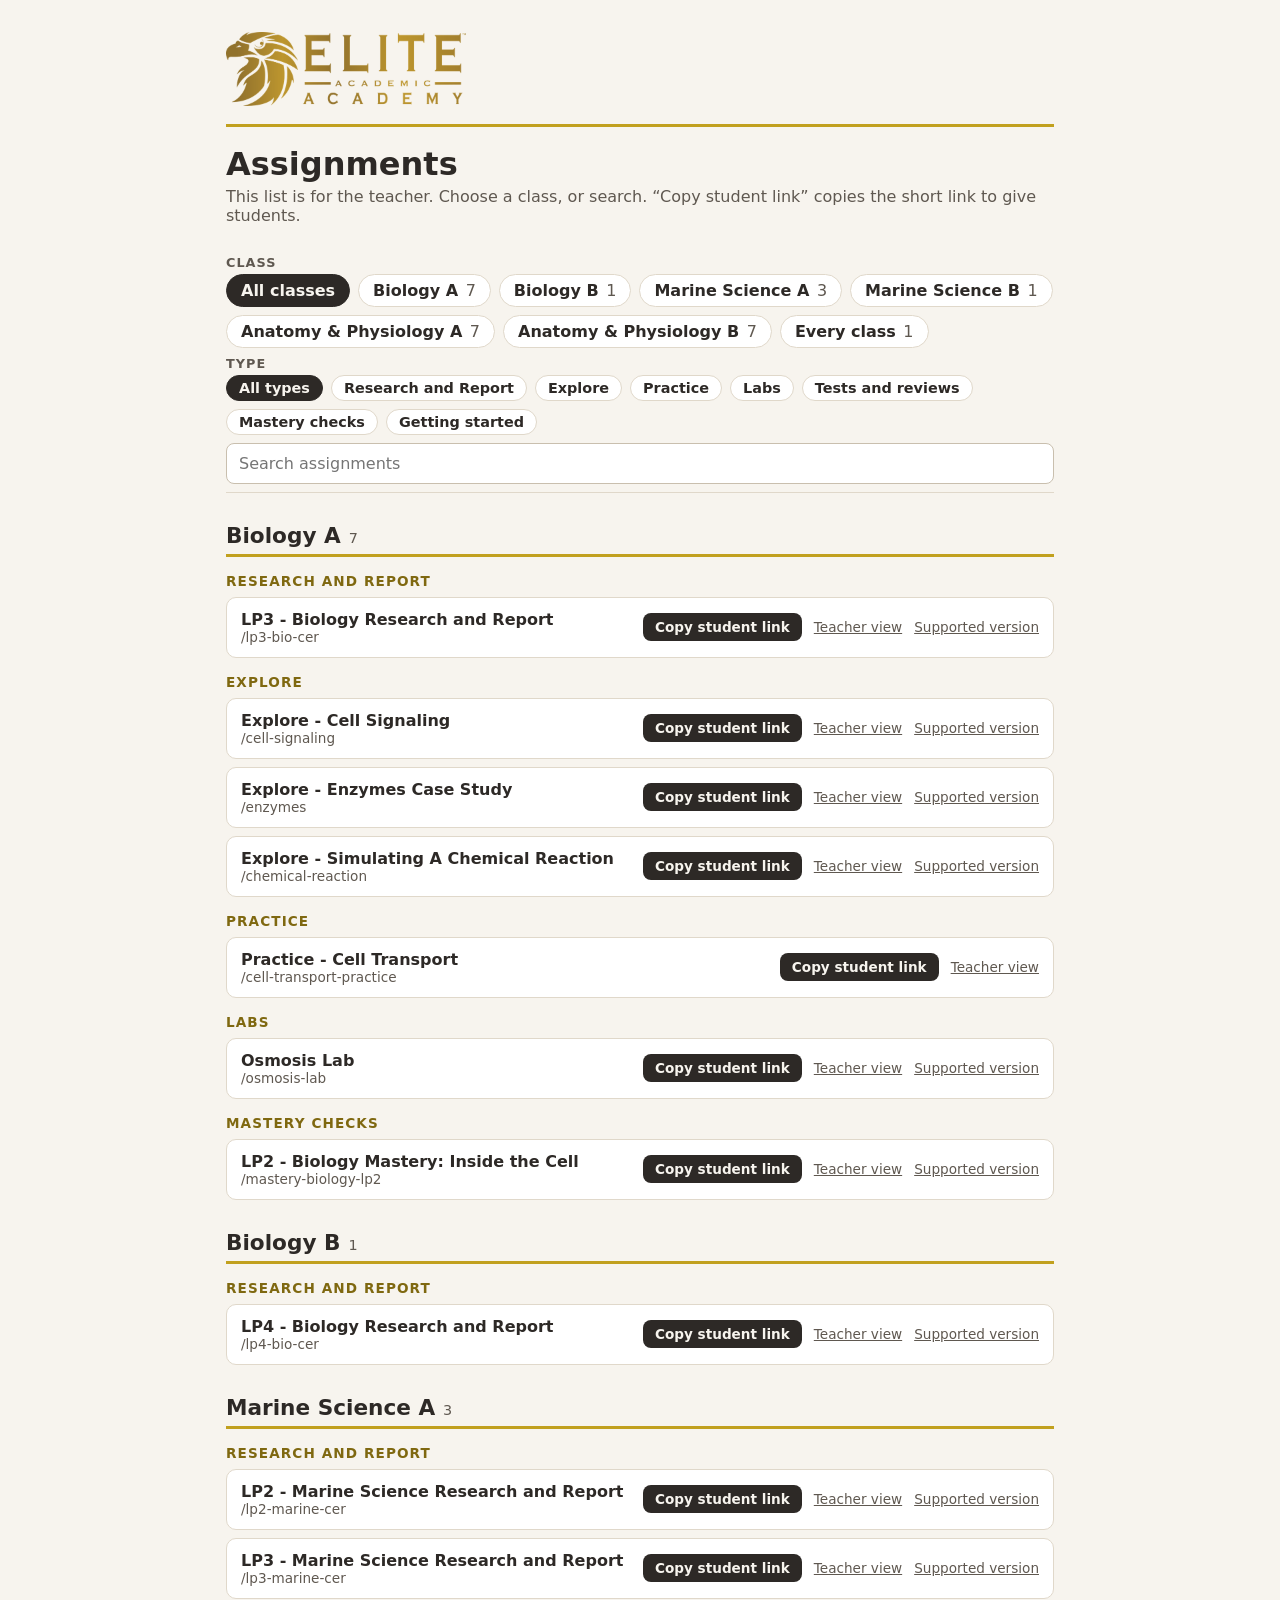
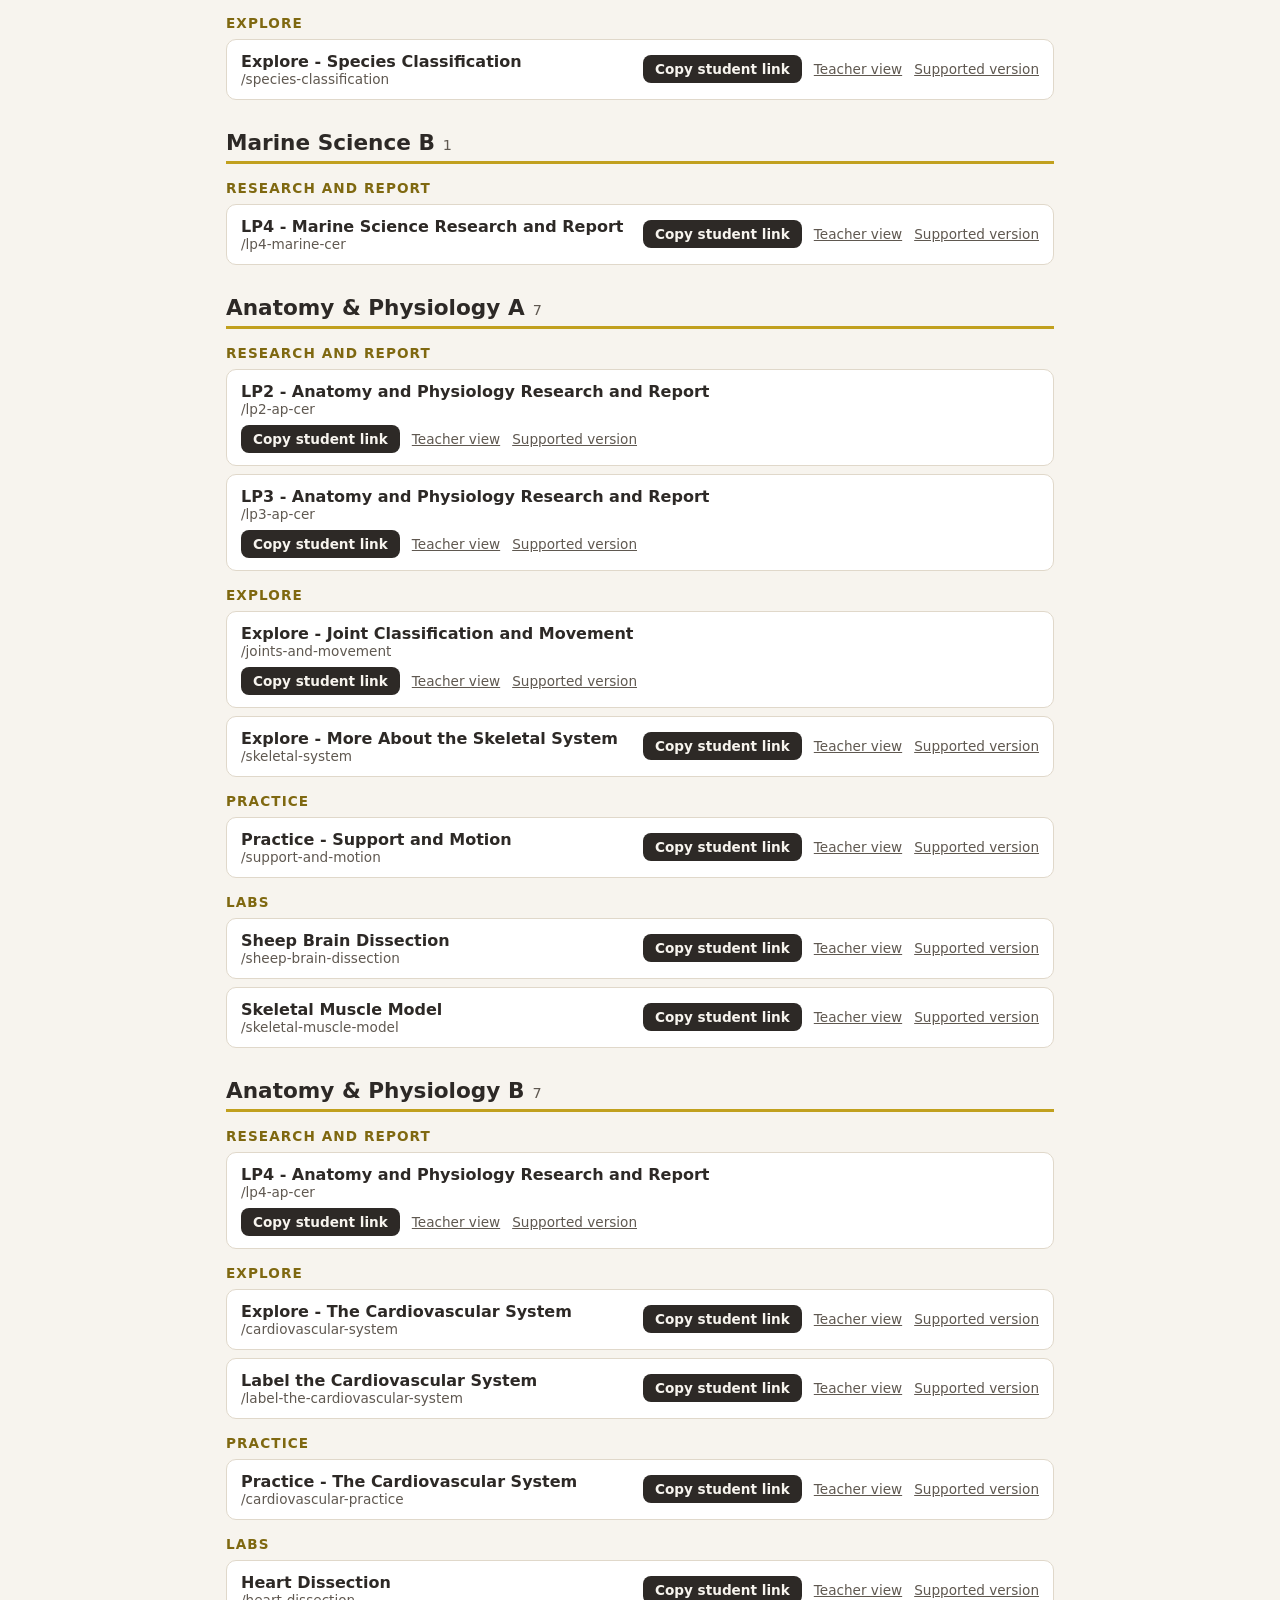
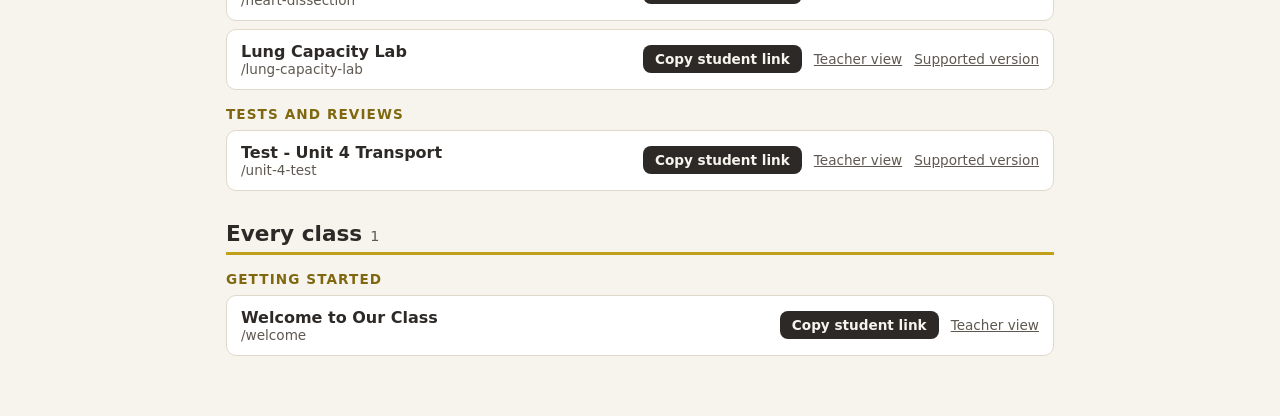
==== commit dbe9b5c4: "Add LP2 Research and Report for Marine Science A and A&P A; optional home page password - LP2 Marine" ====
--- a/index.html
+++ b/index.html
@@ -55,9 +55,9 @@
       <button type="button" class="pill" data-class="" aria-pressed="true">All classes</button>
       <button type="button" class="pill" data-class="biology-a" aria-pressed="false">Biology A <span>7</span></button>
       <button type="button" class="pill" data-class="biology-b" aria-pressed="false">Biology B <span>1</span></button>
-      <button type="button" class="pill" data-class="marine-science-a" aria-pressed="false">Marine Science A <span>2</span></button>
+      <button type="button" class="pill" data-class="marine-science-a" aria-pressed="false">Marine Science A <span>3</span></button>
       <button type="button" class="pill" data-class="marine-science-b" aria-pressed="false">Marine Science B <span>1</span></button>
-      <button type="button" class="pill" data-class="anatomy-physiology-a" aria-pressed="false">Anatomy &amp; Physiology A <span>6</span></button>
+      <button type="button" class="pill" data-class="anatomy-physiology-a" aria-pressed="false">Anatomy &amp; Physiology A <span>7</span></button>
       <button type="button" class="pill" data-class="anatomy-physiology-b" aria-pressed="false">Anatomy &amp; Physiology B <span>7</span></button>
       <button type="button" class="pill" data-class="every-class" aria-pressed="false">Every class <span>1</span></button>
       </div>
@@ -109,10 +109,11 @@
         </ul>
     </section>
     <section id="marine-science-a" data-class="marine-science-a">
-      <h2>Marine Science A <span>2</span></h2>
-      
-        <h3 data-kind="research-and-report">Research and Report</h3>
-        <ul>
+      <h2>Marine Science A <span>3</span></h2>
+      
+        <h3 data-kind="research-and-report">Research and Report</h3>
+        <ul>
+          <li data-kind="research-and-report"><div class="t"><a href="assignments/cer-lp2-marine-science/">LP2 - Marine Science Research and Report</a><span class="sl">/lp2-marine-cer</span></div><div class="act"><button type="button" class="copy" data-short="lp2-marine-cer">Copy student link</button><a class="sm" href="assignments/cer-lp2-marine-science/?teacher=tm7k2q">Teacher view</a><a class="sm" href="assignments/cer-lp2-marine-science/?support=eagle">Supported version</a></div></li>
           <li data-kind="research-and-report"><div class="t"><a href="assignments/cer-lp3-marine-science/">LP3 - Marine Science Research and Report</a><span class="sl">/lp3-marine-cer</span></div><div class="act"><button type="button" class="copy" data-short="lp3-marine-cer">Copy student link</button><a class="sm" href="assignments/cer-lp3-marine-science/?teacher=tm7k2q">Teacher view</a><a class="sm" href="assignments/cer-lp3-marine-science/?support=eagle">Supported version</a></div></li>
         </ul>
         <h3 data-kind="explore">Explore</h3>
@@ -129,10 +130,11 @@
         </ul>
     </section>
     <section id="anatomy-physiology-a" data-class="anatomy-physiology-a">
-      <h2>Anatomy &amp; Physiology A <span>6</span></h2>
-      
-        <h3 data-kind="research-and-report">Research and Report</h3>
-        <ul>
+      <h2>Anatomy &amp; Physiology A <span>7</span></h2>
+      
+        <h3 data-kind="research-and-report">Research and Report</h3>
+        <ul>
+          <li data-kind="research-and-report"><div class="t"><a href="assignments/cer-lp2-anatomy-physiology/">LP2 - Anatomy and Physiology Research and Report</a><span class="sl">/lp2-ap-cer</span></div><div class="act"><button type="button" class="copy" data-short="lp2-ap-cer">Copy student link</button><a class="sm" href="assignments/cer-lp2-anatomy-physiology/?teacher=tm7k2q">Teacher view</a><a class="sm" href="assignments/cer-lp2-anatomy-physiology/?support=eagle">Supported version</a></div></li>
           <li data-kind="research-and-report"><div class="t"><a href="assignments/cer-lp3-anatomy-physiology/">LP3 - Anatomy and Physiology Research and Report</a><span class="sl">/lp3-ap-cer</span></div><div class="act"><button type="button" class="copy" data-short="lp3-ap-cer">Copy student link</button><a class="sm" href="assignments/cer-lp3-anatomy-physiology/?teacher=tm7k2q">Teacher view</a><a class="sm" href="assignments/cer-lp3-anatomy-physiology/?support=eagle">Supported version</a></div></li>
         </ul>
         <h3 data-kind="explore">Explore</h3>
@@ -187,6 +189,7 @@
     <p id="none" hidden>No assignments match. Try another class, type, or search.</p>
   </main>
   <script>
+  function init(){
     var box = document.getElementById('find'), cur = {cls: '', kind: ''};
     try { var saved = JSON.parse(localStorage.getItem('eaa-index') || '{}'); cur.cls = saved.cls || ''; cur.kind = saved.kind || ''; } catch (e) {}
     function apply(){
@@ -220,6 +223,8 @@
       });
     });
     apply();
+  }
+  if (!document.getElementById('locked')) init();
   </script>
 </body>
 </html>
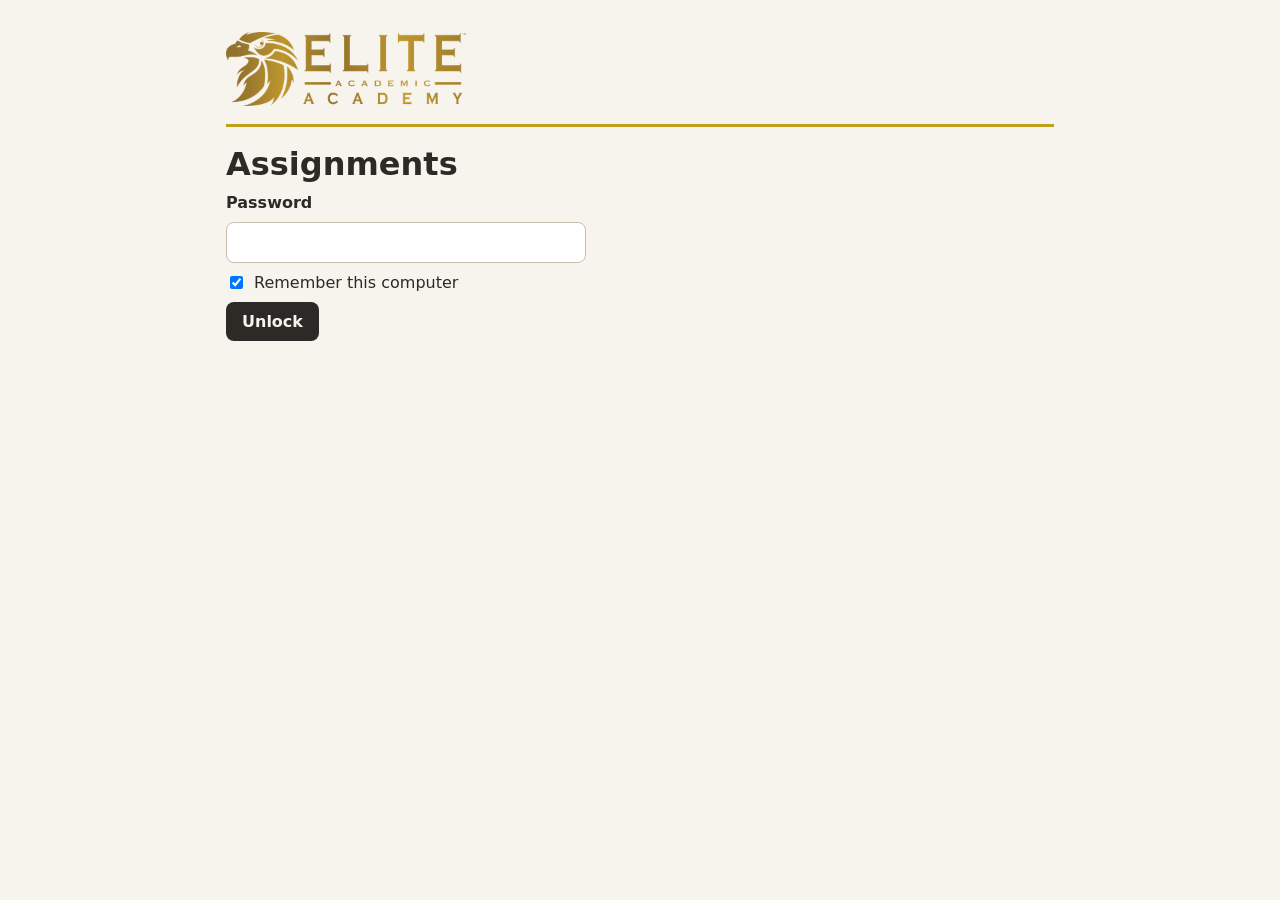
==== commit 8e8c0bdf: "Lock the home page with a password Co-Authored-By: Claude Opus 5.5 <noreply@anthropic.com> Claude-Se" ====
--- a/index.html
+++ b/index.html
@@ -41,6 +41,7 @@
   .copy.done{background:#17703f;color:#fff}
   .sm{font-size:.85rem;color:var(--muted)}
   #none{color:var(--muted)}
+  .lock{display:grid;gap:10px;max-width:360px;margin:10px 0}.lock label{font-weight:700}.lock .rem{font-weight:400;display:flex;gap:8px;align-items:center}.lock .rem input{width:auto}.go{background:var(--ink);color:var(--bg);border:0;border-radius:8px;padding:10px 16px;font-weight:700;justify-self:start}#lockmsg{color:#a8321f;margin:0}
   @media (max-width:700px){.tools{position:static}.row{flex-wrap:nowrap;overflow-x:auto;padding-bottom:4px;-webkit-overflow-scrolling:touch}.pill,.chip{flex:none}}
 </style>
 </head>
@@ -48,145 +49,47 @@
   <main>
     <div class="brand"><img src="engine/brand/logo.png" alt="Elite Academic Academy"></div>
     <h1>Assignments</h1>
-    <p class="lead">This list is for the teacher. Choose a class, or search. “Copy student link” copies the short link to give students.</p>
-    <div class="tools">
-      <p class="lab">Class</p>
-      <div class="row" role="group" aria-label="Show one class">
-      <button type="button" class="pill" data-class="" aria-pressed="true">All classes</button>
-      <button type="button" class="pill" data-class="biology-a" aria-pressed="false">Biology A <span>7</span></button>
-      <button type="button" class="pill" data-class="biology-b" aria-pressed="false">Biology B <span>1</span></button>
-      <button type="button" class="pill" data-class="marine-science-a" aria-pressed="false">Marine Science A <span>3</span></button>
-      <button type="button" class="pill" data-class="marine-science-b" aria-pressed="false">Marine Science B <span>1</span></button>
-      <button type="button" class="pill" data-class="anatomy-physiology-a" aria-pressed="false">Anatomy &amp; Physiology A <span>7</span></button>
-      <button type="button" class="pill" data-class="anatomy-physiology-b" aria-pressed="false">Anatomy &amp; Physiology B <span>7</span></button>
-      <button type="button" class="pill" data-class="every-class" aria-pressed="false">Every class <span>1</span></button>
-      </div>
-      <p class="lab">Type</p>
-      <div class="row" role="group" aria-label="Show one type of assignment">
-      <button type="button" class="chip" data-kind="" aria-pressed="true">All types</button>
-      <button type="button" class="chip" data-kind="research-and-report" aria-pressed="false">Research and Report</button>
-      <button type="button" class="chip" data-kind="explore" aria-pressed="false">Explore</button>
-      <button type="button" class="chip" data-kind="practice" aria-pressed="false">Practice</button>
-      <button type="button" class="chip" data-kind="labs" aria-pressed="false">Labs</button>
-      <button type="button" class="chip" data-kind="tests-and-reviews" aria-pressed="false">Tests and reviews</button>
-      <button type="button" class="chip" data-kind="mastery-checks" aria-pressed="false">Mastery checks</button>
-      <button type="button" class="chip" data-kind="getting-started" aria-pressed="false">Getting started</button>
-      </div>
-      <input type="search" id="find" placeholder="Search assignments" aria-label="Search assignments">
-    </div>
-    <section id="biology-a" data-class="biology-a">
-      <h2>Biology A <span>7</span></h2>
-      
-        <h3 data-kind="research-and-report">Research and Report</h3>
-        <ul>
-          <li data-kind="research-and-report"><div class="t"><a href="assignments/cer-lp3-biology/">LP3 - Biology Research and Report</a><span class="sl">/lp3-bio-cer</span></div><div class="act"><button type="button" class="copy" data-short="lp3-bio-cer">Copy student link</button><a class="sm" href="assignments/cer-lp3-biology/?teacher=tm7k2q">Teacher view</a><a class="sm" href="assignments/cer-lp3-biology/?support=eagle">Supported version</a></div></li>
-        </ul>
-        <h3 data-kind="explore">Explore</h3>
-        <ul>
-          <li data-kind="explore"><div class="t"><a href="assignments/explore-cell-signaling/">Explore - Cell Signaling</a><span class="sl">/cell-signaling</span></div><div class="act"><button type="button" class="copy" data-short="cell-signaling">Copy student link</button><a class="sm" href="assignments/explore-cell-signaling/?teacher=tm7k2q">Teacher view</a><a class="sm" href="assignments/explore-cell-signaling/?support=eagle">Supported version</a></div></li>
-          <li data-kind="explore"><div class="t"><a href="assignments/explore-enzymes-case-study/">Explore - Enzymes Case Study</a><span class="sl">/enzymes</span></div><div class="act"><button type="button" class="copy" data-short="enzymes">Copy student link</button><a class="sm" href="assignments/explore-enzymes-case-study/?teacher=tm7k2q">Teacher view</a><a class="sm" href="assignments/explore-enzymes-case-study/?support=eagle">Supported version</a></div></li>
-          <li data-kind="explore"><div class="t"><a href="assignments/explore-simulating-a-chemical-reaction/">Explore - Simulating A Chemical Reaction</a><span class="sl">/chemical-reaction</span></div><div class="act"><button type="button" class="copy" data-short="chemical-reaction">Copy student link</button><a class="sm" href="assignments/explore-simulating-a-chemical-reaction/?teacher=tm7k2q">Teacher view</a><a class="sm" href="assignments/explore-simulating-a-chemical-reaction/?support=eagle">Supported version</a></div></li>
-        </ul>
-        <h3 data-kind="practice">Practice</h3>
-        <ul>
-          <li data-kind="practice"><div class="t"><a href="assignments/practice-cell-transport/">Practice - Cell Transport</a><span class="sl">/cell-transport-practice</span></div><div class="act"><button type="button" class="copy" data-short="cell-transport-practice">Copy student link</button><a class="sm" href="assignments/practice-cell-transport/?teacher=tm7k2q">Teacher view</a></div></li>
-        </ul>
-        <h3 data-kind="labs">Labs</h3>
-        <ul>
-          <li data-kind="labs"><div class="t"><a href="assignments/osmosis-lab/">Osmosis Lab</a><span class="sl">/osmosis-lab</span></div><div class="act"><button type="button" class="copy" data-short="osmosis-lab">Copy student link</button><a class="sm" href="assignments/osmosis-lab/?teacher=tm7k2q">Teacher view</a><a class="sm" href="assignments/osmosis-lab/?support=eagle">Supported version</a></div></li>
-        </ul>
-        <h3 data-kind="mastery-checks">Mastery checks</h3>
-        <ul>
-          <li data-kind="mastery-checks"><div class="t"><a href="assignments/mastery-biology-lp2/">LP2 - Biology Mastery: Inside the Cell</a><span class="sl">/mastery-biology-lp2</span></div><div class="act"><button type="button" class="copy" data-short="mastery-biology-lp2">Copy student link</button><a class="sm" href="assignments/mastery-biology-lp2/?teacher=tm7k2q">Teacher view</a><a class="sm" href="assignments/mastery-biology-lp2/?support=eagle">Supported version</a></div></li>
-        </ul>
-    </section>
-    <section id="biology-b" data-class="biology-b">
-      <h2>Biology B <span>1</span></h2>
-      
-        <h3 data-kind="research-and-report">Research and Report</h3>
-        <ul>
-          <li data-kind="research-and-report"><div class="t"><a href="assignments/cer-lp4-biology/">LP4 - Biology Research and Report</a><span class="sl">/lp4-bio-cer</span></div><div class="act"><button type="button" class="copy" data-short="lp4-bio-cer">Copy student link</button><a class="sm" href="assignments/cer-lp4-biology/?teacher=tm7k2q">Teacher view</a><a class="sm" href="assignments/cer-lp4-biology/?support=eagle">Supported version</a></div></li>
-        </ul>
-    </section>
-    <section id="marine-science-a" data-class="marine-science-a">
-      <h2>Marine Science A <span>3</span></h2>
-      
-        <h3 data-kind="research-and-report">Research and Report</h3>
-        <ul>
-          <li data-kind="research-and-report"><div class="t"><a href="assignments/cer-lp2-marine-science/">LP2 - Marine Science Research and Report</a><span class="sl">/lp2-marine-cer</span></div><div class="act"><button type="button" class="copy" data-short="lp2-marine-cer">Copy student link</button><a class="sm" href="assignments/cer-lp2-marine-science/?teacher=tm7k2q">Teacher view</a><a class="sm" href="assignments/cer-lp2-marine-science/?support=eagle">Supported version</a></div></li>
-          <li data-kind="research-and-report"><div class="t"><a href="assignments/cer-lp3-marine-science/">LP3 - Marine Science Research and Report</a><span class="sl">/lp3-marine-cer</span></div><div class="act"><button type="button" class="copy" data-short="lp3-marine-cer">Copy student link</button><a class="sm" href="assignments/cer-lp3-marine-science/?teacher=tm7k2q">Teacher view</a><a class="sm" href="assignments/cer-lp3-marine-science/?support=eagle">Supported version</a></div></li>
-        </ul>
-        <h3 data-kind="explore">Explore</h3>
-        <ul>
-          <li data-kind="explore"><div class="t"><a href="assignments/explore-species-classification/">Explore - Species Classification</a><span class="sl">/species-classification</span></div><div class="act"><button type="button" class="copy" data-short="species-classification">Copy student link</button><a class="sm" href="assignments/explore-species-classification/?teacher=tm7k2q">Teacher view</a><a class="sm" href="assignments/explore-species-classification/?support=eagle">Supported version</a></div></li>
-        </ul>
-    </section>
-    <section id="marine-science-b" data-class="marine-science-b">
-      <h2>Marine Science B <span>1</span></h2>
-      
-        <h3 data-kind="research-and-report">Research and Report</h3>
-        <ul>
-          <li data-kind="research-and-report"><div class="t"><a href="assignments/cer-lp4-marine-science/">LP4 - Marine Science Research and Report</a><span class="sl">/lp4-marine-cer</span></div><div class="act"><button type="button" class="copy" data-short="lp4-marine-cer">Copy student link</button><a class="sm" href="assignments/cer-lp4-marine-science/?teacher=tm7k2q">Teacher view</a><a class="sm" href="assignments/cer-lp4-marine-science/?support=eagle">Supported version</a></div></li>
-        </ul>
-    </section>
-    <section id="anatomy-physiology-a" data-class="anatomy-physiology-a">
-      <h2>Anatomy &amp; Physiology A <span>7</span></h2>
-      
-        <h3 data-kind="research-and-report">Research and Report</h3>
-        <ul>
-          <li data-kind="research-and-report"><div class="t"><a href="assignments/cer-lp2-anatomy-physiology/">LP2 - Anatomy and Physiology Research and Report</a><span class="sl">/lp2-ap-cer</span></div><div class="act"><button type="button" class="copy" data-short="lp2-ap-cer">Copy student link</button><a class="sm" href="assignments/cer-lp2-anatomy-physiology/?teacher=tm7k2q">Teacher view</a><a class="sm" href="assignments/cer-lp2-anatomy-physiology/?support=eagle">Supported version</a></div></li>
-          <li data-kind="research-and-report"><div class="t"><a href="assignments/cer-lp3-anatomy-physiology/">LP3 - Anatomy and Physiology Research and Report</a><span class="sl">/lp3-ap-cer</span></div><div class="act"><button type="button" class="copy" data-short="lp3-ap-cer">Copy student link</button><a class="sm" href="assignments/cer-lp3-anatomy-physiology/?teacher=tm7k2q">Teacher view</a><a class="sm" href="assignments/cer-lp3-anatomy-physiology/?support=eagle">Supported version</a></div></li>
-        </ul>
-        <h3 data-kind="explore">Explore</h3>
-        <ul>
-          <li data-kind="explore"><div class="t"><a href="assignments/explore-joint-classification-and-movement/">Explore - Joint Classification and Movement</a><span class="sl">/joints-and-movement</span></div><div class="act"><button type="button" class="copy" data-short="joints-and-movement">Copy student link</button><a class="sm" href="assignments/explore-joint-classification-and-movement/?teacher=tm7k2q">Teacher view</a><a class="sm" href="assignments/explore-joint-classification-and-movement/?support=eagle">Supported version</a></div></li>
-          <li data-kind="explore"><div class="t"><a href="assignments/explore-more-skeletal-system/">Explore - More About the Skeletal System</a><span class="sl">/skeletal-system</span></div><div class="act"><button type="button" class="copy" data-short="skeletal-system">Copy student link</button><a class="sm" href="assignments/explore-more-skeletal-system/?teacher=tm7k2q">Teacher view</a><a class="sm" href="assignments/explore-more-skeletal-system/?support=eagle">Supported version</a></div></li>
-        </ul>
-        <h3 data-kind="practice">Practice</h3>
-        <ul>
-          <li data-kind="practice"><div class="t"><a href="assignments/practice-support-and-motion/">Practice - Support and Motion</a><span class="sl">/support-and-motion</span></div><div class="act"><button type="button" class="copy" data-short="support-and-motion">Copy student link</button><a class="sm" href="assignments/practice-support-and-motion/?teacher=tm7k2q">Teacher view</a><a class="sm" href="assignments/practice-support-and-motion/?support=eagle">Supported version</a></div></li>
-        </ul>
-        <h3 data-kind="labs">Labs</h3>
-        <ul>
-          <li data-kind="labs"><div class="t"><a href="assignments/sheep-brain-dissection/">Sheep Brain Dissection</a><span class="sl">/sheep-brain-dissection</span></div><div class="act"><button type="button" class="copy" data-short="sheep-brain-dissection">Copy student link</button><a class="sm" href="assignments/sheep-brain-dissection/?teacher=tm7k2q">Teacher view</a><a class="sm" href="assignments/sheep-brain-dissection/?support=eagle">Supported version</a></div></li>
-          <li data-kind="labs"><div class="t"><a href="assignments/skeletal-muscle-model/">Skeletal Muscle Model</a><span class="sl">/skeletal-muscle-model</span></div><div class="act"><button type="button" class="copy" data-short="skeletal-muscle-model">Copy student link</button><a class="sm" href="assignments/skeletal-muscle-model/?teacher=tm7k2q">Teacher view</a><a class="sm" href="assignments/skeletal-muscle-model/?support=eagle">Supported version</a></div></li>
-        </ul>
-    </section>
-    <section id="anatomy-physiology-b" data-class="anatomy-physiology-b">
-      <h2>Anatomy &amp; Physiology B <span>7</span></h2>
-      
-        <h3 data-kind="research-and-report">Research and Report</h3>
-        <ul>
-          <li data-kind="research-and-report"><div class="t"><a href="assignments/cer-lp4-anatomy-physiology/">LP4 - Anatomy and Physiology Research and Report</a><span class="sl">/lp4-ap-cer</span></div><div class="act"><button type="button" class="copy" data-short="lp4-ap-cer">Copy student link</button><a class="sm" href="assignments/cer-lp4-anatomy-physiology/?teacher=tm7k2q">Teacher view</a><a class="sm" href="assignments/cer-lp4-anatomy-physiology/?support=eagle">Supported version</a></div></li>
-        </ul>
-        <h3 data-kind="explore">Explore</h3>
-        <ul>
-          <li data-kind="explore"><div class="t"><a href="assignments/explore-circulatory-system/">Explore - The Cardiovascular System</a><span class="sl">/cardiovascular-system</span></div><div class="act"><button type="button" class="copy" data-short="cardiovascular-system">Copy student link</button><a class="sm" href="assignments/explore-circulatory-system/?teacher=tm7k2q">Teacher view</a><a class="sm" href="assignments/explore-circulatory-system/?support=eagle">Supported version</a></div></li>
-          <li data-kind="explore"><div class="t"><a href="assignments/explore-label-the-cardiovascular-system/">Label the Cardiovascular System</a><span class="sl">/label-the-cardiovascular-system</span></div><div class="act"><button type="button" class="copy" data-short="label-the-cardiovascular-system">Copy student link</button><a class="sm" href="assignments/explore-label-the-cardiovascular-system/?teacher=tm7k2q">Teacher view</a><a class="sm" href="assignments/explore-label-the-cardiovascular-system/?support=eagle">Supported version</a></div></li>
-        </ul>
-        <h3 data-kind="practice">Practice</h3>
-        <ul>
-          <li data-kind="practice"><div class="t"><a href="assignments/practice-the-cardiovascular-system/">Practice - The Cardiovascular System</a><span class="sl">/cardiovascular-practice</span></div><div class="act"><button type="button" class="copy" data-short="cardiovascular-practice">Copy student link</button><a class="sm" href="assignments/practice-the-cardiovascular-system/?teacher=tm7k2q">Teacher view</a><a class="sm" href="assignments/practice-the-cardiovascular-system/?support=eagle">Supported version</a></div></li>
-        </ul>
-        <h3 data-kind="labs">Labs</h3>
-        <ul>
-          <li data-kind="labs"><div class="t"><a href="assignments/heart-dissection/">Heart Dissection</a><span class="sl">/heart-dissection</span></div><div class="act"><button type="button" class="copy" data-short="heart-dissection">Copy student link</button><a class="sm" href="assignments/heart-dissection/?teacher=tm7k2q">Teacher view</a><a class="sm" href="assignments/heart-dissection/?support=eagle">Supported version</a></div></li>
-          <li data-kind="labs"><div class="t"><a href="assignments/lung-capacity-lab/">Lung Capacity Lab</a><span class="sl">/lung-capacity-lab</span></div><div class="act"><button type="button" class="copy" data-short="lung-capacity-lab">Copy student link</button><a class="sm" href="assignments/lung-capacity-lab/?teacher=tm7k2q">Teacher view</a><a class="sm" href="assignments/lung-capacity-lab/?support=eagle">Supported version</a></div></li>
-        </ul>
-        <h3 data-kind="tests-and-reviews">Tests and reviews</h3>
-        <ul>
-          <li data-kind="tests-and-reviews"><div class="t"><a href="assignments/test-unit-4-transport/">Test - Unit 4 Transport</a><span class="sl">/unit-4-test</span></div><div class="act"><button type="button" class="copy" data-short="unit-4-test">Copy student link</button><a class="sm" href="assignments/test-unit-4-transport/?teacher=tm7k2q">Teacher view</a><a class="sm" href="assignments/test-unit-4-transport/?support=eagle">Supported version</a></div></li>
-        </ul>
-    </section>
-    <section id="every-class" data-class="every-class">
-      <h2>Every class <span>1</span></h2>
-      
-        <h3 data-kind="getting-started">Getting started</h3>
-        <ul>
-          <li data-kind="getting-started"><div class="t"><a href="assignments/welcome-to-class/">Welcome to Our Class</a><span class="sl">/welcome</span></div><div class="act"><button type="button" class="copy" data-short="welcome">Copy student link</button><a class="sm" href="assignments/welcome-to-class/?teacher=tm7k2q">Teacher view</a></div></li>
-        </ul>
-    </section>
-    <p id="none" hidden>No assignments match. Try another class, type, or search.</p>
+    <p class="lead" hidden>This list is for the teacher. Choose a class, or search. “Copy student link” copies the short link to give students.</p>
+    <form id="lockform" class="lock" autocomplete="off">
+      <label for="pw">Password</label>
+      <input type="password" id="pw" autocomplete="current-password" required>
+      <label class="rem"><input type="checkbox" id="remember" checked> Remember this computer</label>
+      <button type="submit" class="go">Unlock</button>
+      <p id="lockmsg" role="alert"></p>
+    </form>
+    <div id="content"></div>
+    <script type="application/json" id="locked">{"iv":"SBOgv+VoZsQgdaHq","ct":"+62MsDpTZxUlx6Vnn/jcfdb3Ed53C8jg6iKYklkBAFJpuRx27V2Q5bqSnOUBsYrqRuWGTWN9hbxAJqrwKcCRwKUQjC6TO/[base64]/3vu+Y2hr4B8UxpdMiao8VTXh71dDpk9STqJHUQxLLUlGUpajZxO+4Wqju9Kxl9ZJmzbtvhX/TirZALQB4FMHQOs7f0czxZV8hGDyvIsFbDMgpIiyUD8nHAOpmXiGUpf/mVNX4DpoTdPcjKPI38G0DhEIJZLBEsUhyHt5sFgqq3qwjawWiZEwuN2Ksnlaipf01Qn/4orhBkGYoYrOp1X5RtbaX2x/[base64]/sRQUtN+lZhmFHDoOS3/01lQBnGaJp06gPWNB4epk2SCdsE4EejQ7OlEnwKzPhTEjTjpAG9Qt7lfUtTlUtGHjJPZraCNFkDWkfTuLql7c0sgTRkB/aP1j0g7xQTw6Bqd0ahyCGg/c2m8vu5JQo9zCfBERwJ1fzYeUolPiiYWNz27AegEJ1JSrsQEYwcK7O0eAAwINThOj0zm8H9i8UA529QWPm81mfukVdxhDLa6QG3u5ZjeJbdmAywtRTHU8D2zaNpAaFKtIL/[base64]/TiO0gWbPCvorFkJlzhx9jWWukk55/o8fasBPFcxrWPuyNplm+Hu+uWXoOrsbiwh9gTD947Vzvp47t9viveSDlwOPEZpSdlvOnzwbjPyymfd4Hui/G9h0paGe7YNg8+1DdZX2S5BhB1oa59+onpsSwRuIUzsVQyNTpC8PXjA+4VT4noQtLJtqovCIQuYNZPzauBghOasN8S3ISadfo23uVKEi1Z6pJvF+CC8Id4V2t41VOt8ONx9KLlr4ZWLO56pO20OyGFn9BLLUT8EfJxOfwJFZUqZ5hKGrmZlMVKqQrijHE/E9cu8bVVvYInqNjLDh6bNhVVv87FP3MMkzBs/A20FwqODEZT3MCsqil6kVW3Okg25pUWvoLg2Xi6myvJijCuciytl+T65XuDVPtllM0vjAdqS3qKE5pwUDBbAvXjlHFN3NWPhXZ4LloGAYM/lhD7X4A1QW9BJrJ3iU7vBUG+M+I/xmBq6Xxp8x0Y+cpt0Pr8NwCuiZ8z8Uzg0OHkGhio0fOmf9jyUqjEQJfhXg67B0L++qO80iv0KLfCyhNvF7afhT3TEaVQjc02G32Ozzd+yspGtjjK0N4bH5u8OF/DoYqBs1qgIKiZ1e77o+9N9tKkLVu/JRAJLs9iX+wbOo/QOMMrC1AdPHWcX41WwaDBsFbdLNdigUgqLvVfNI2J+ez8pCz3aH2RQAt0XU7i+nJ15wZCy53ASQxrOfnji0t7c89rpZKAabG59bdgFmDu8D+fp6UO+6Is3nHWAl0AQic71U5lHKvWIkJny3/7w5OuZVoldlBKSq442m6d8VaJkYBi3aCdgkUfLeuvv6zmTANJ52IEPQr83/LRR+mKSKepdcTmXtMdHLI/EleGcz/Lc7gK8dLzo+DAComnWojY688Gl3J6B4toJ4Gbo+Xl057ibVZVS1Mmr5lxhX6ihlEPgiuBxUHZhY6LPWCSaOqwRvslNNsDCdnRlRreAQYU+F8LC5VeQb/xe9Wjy9MWAttsYpznDBKJY4rN/x8cbjhKx3KjCA3PPID7agc1oe5MsaA/[base64]/LPRotTsXaJABnRRDvX8sQMxnTZl/4/oef/inqHZgZ+g44mRFB6l2dLq4Tm4VDoWXXyOPRMr39x3PIIs5PIaGhybJPiq0U8HQAakc5LbKxKOr95PirSCBwDZEg+j+knDSVQKfP8eYJx5Jrkzt/xdD6VuN+kLtNpFfC8jVEr1REpRUtFuV4C4JkMXQwuDXuiTX4jcbofGPz8EIdFz3XYFswiUFKRE7gNQwIeuiwsT6vAYM6sTsHpFbfCJwYjRqk8MTBwYP1yzpZdsdbNGldG+4aQlZvjc2l/VxYdIicxIZyIqu1IoyIOt5WO/7NE14juDUlrx4eNJO6mp7ihpQys0Ge99YLHnFJ0U4GyotL5c1HW7gglByLYZNW5s0P6h4Q3W+2Hr0rNU4ZFRl7JuaF+ZII1E7NeKANFTI8e4E+XYmV/Z6fEY/vmG5mC2ZlGh+KvXamWUh7Rv5BRVxaxqVj/yvCD777KP21OqXQi/VfO3PjxdDcKC/gT44Ik006KH1mD9nrDjLpWJsI5o2uJ9zYNWs6Z6halAH6hPjJe29x/UuQFGRbsdGJ6uGcYflM4SngXMAzEj3xnxxeJVfnkJHEGhubB67h9w+gmZfcATiBNVA+14+nab4SpcCCXBMr/k15e37gAvJ1VaaGOnQpJTKbGqrJZ7WAx+pJ6ei2JIfl2fagp6Oi9ThN+GXQNo2dpwtsCpymtQWSIDSldu5yjEhmYnD9VAFHCSm/j06OtExXQ5lZ3hV2Ju1xbYtX8zONMgP5j0gd1edStTlMGYzHQ1GgDSOiyZFWHbCCZWrJ+7RASP7tiVJurHyvuqotXH5pM1MC/nxjPhS2doTY4NpxbhvR7GEFutqUqC4juVvB04/wDmULjpLryxc2uQzUZusdUTmEwl50w23L/HFxf96xzzqDcgqhzEESAF6cH0XuXuyXY6lmliP9JPR4DIic8cUQgyoTZTQzoDG/UVoFercKDdGMRmxNpsBiezbQhYuepgSlauNRBr31rw3gp09W+7N9+GXf7RCI5B8KBQoHX6uKeVlyiM3jbF6NetgLY6Typ7wsBRoe34iqvOnMvNyFR8Wl1ZZJ0j1PbZdkTL3qR7C2z04rSjjMGB4rd8wKMiwQYxtDvahseCjLoXxIXIEYaShYZxUG6G74Yn/P3PZxeWtm7kzbZhEgb+JB83Ug0HbA9jFNQCo54ESLSmsQuzpP+KV4MTaKqWMl8viAlqwFqMFVNRpjNeVXtP2BLNk27xpmIbTrpqpEZVgpGS62SEvHW+jDi54fZMoJ97PrwCKKHelHGo1S184xQsxWT/o9rMjGy/HuobxPJ7JZc35F4Dr4EHn6sUokmeDOdZ8Im3qbpYpTkPy12yZveDdgJQMQXBlxduWJaQMuPSimVC8SZNygkG070csiYIPENnzbjNSTRKvTwb2jyKLu0NaeBJJMNyGNsgpdW9L/27ma63H/eHDqz0K82QxkPn2l6MZZRD0KRxx0jWaB6msPIsEfbOo0rN8D0rJHMaY/8u5YApCyMv1rBt4QfZ0OZCYgOYn1VsdFAIwo00/Ptrm5x5t36TbTxeSPJvTKKqxkTvhAk9a1KCz7KdQRJ/Ip/30fp5OfIDnqxtFp6/+mPQoxBFdlbu43T6+lp5OQ3S5bG6DNtNRL8N18FnUt6Mc7h/huluj/HbFYo0sY33DSKhLjpCwqOO+l0BRcrrVALS+uPxmMCJ1Fxixwm9qqOPlbgbrOkGitG8pthsJUu6OoINxn1HoiHH5fdOu6QnOPYe99Tk0SS8UODQW/sK6H4CvWwiWZ+tfFt5zu2cHfRPCx580ZnlUdJ/uZ1n6HwtYZM3qSJZZTsIIw3ex6uHODB34mmQxWy0jrZsSEURTk3VIu4MvQaTgkwRYxfZYoYKSEdJT1ew/4Lwi0PfToCvcjDKM7zoZr2ckywNC24DP08mjy7kF0SYMMnQ7imjYSC5R7xgAmCIn3q+bOQZxLMdAPB84zEgqi39q6FVR3v+ELkjcykceZBq6cnXjXWUQIeGVs0boRxKjr/DiXppbWlfSnJ8LaSO7vBPdZ4Cpnfh0bshxqD0xUZ7fEF0cISrkBe3GNwMHDtlhECNa9Ul+HGvYsSqYHHRv49KfF4NeLaUQSsNapPfhp7a6cotwIugNfOV4WW+8ofblG0v3y0IgEBTmuFH20ANouA0VbwzNaScdYDy/EgHGV82sERC36Fa/[base64]/L9ljVCSPQc5ho6s70tsrR4CEPuL+SKUTmHfrUyTNV8tes1zDXEWVFzVwPqi2/ZUTVEvqF4c9Nv2WVirUNePaPdaj0TbC6o1ELdI2y59GWPSU++X2zrVjP5wCovD3qTQoJTZoQGJ6APZb0dJKmG0g8SvQRXrByU7wxnXYliJdUN1HvXPOtlFRns0Dc3Ee+xV0G0xSe/K9iuSelk5hKHH/FUT5EeGoXoR5dxfzPjWjjKZ7/fIHQcxLGrdX6Mvd0tWzH4UGP3lqyI7SOEwu97sIs01iJ3UJwG9l9FluS8LvWyuPLutir0DBaVSu8xlW0NnpvY61AzptjSxjfmiiiTPG840ZzoqUeUh5jclmTvQDGhW98uw4aDlYHNAHy7vd8hbiywGZnjmhqxTugvRkqY70EgOWT8qFIOutUc/vQG2TxrtJoimXpwskn3ry18Yv+Fk749F0shLgMxMdfEc6vbCgUVPSOdXFlWuPXelwBeT26cgJvEHk9TcKcOWvr2Ddn+WzqSaNweC++zRXwdquskuHNkmmwo1GrMTHidG3Kop+ENhI/NVqgirCwPv3H6orXEa9FzgcoU8LGEa3MMu3WOZhQ+2RC/uA9USB6ab46eXKDr/+YrKXEZVql/k2KkjX83FlZpOo7XtZ1rc/T1wury2Q7dwGB4zEBnD6IuqLk6AySI4ZkfAEx5h3LLhhFaCXoRK1K0Bx9SEGLzNDlwepbQkz6zOjBw3P9VMO4sr4D6XP6Wgmd8GpMDOlE7RD+70kWdNMPkIU+4XjlojvboKOATbw8/PWY4YJ10THQtJlFVht//nXVELViggkE6jyswHS+NNKzYNgiJe/hLTPxryPthDtExnFVRGcbRHRzwzoNomsPLZ39olGsLoVOnxZ5354FchpWFuVTfahis1i59CfernZrz3Wz2B6SnIOUfEFQ2JmIEkTTM/HKjZg7incLwqMndkfqM56Azku2f//2d1LEV+t1T2OfMwStzCw5QlcfISRo3UzXLeezM56/bULrHc4XnBSH4jKRhefnseRHzLGimgpSYc2lZ30j/y4PSewEzcjbG4PPaZqZQNBRlLRvLlx3mikjs17WMV3aKZUduOMoH6Efh96qoTW3nCp+UW15dK5vYTJkKiBPtWhaieCjH0AyCDfgKQiZ0Ou/YgYHg4BzzybaaqWiA8OrJqsk51HHhPtcEBkRatJXLlEee3ed7LaIk79Nl3QfLyKfvNiOuetWgSoH9gCwVh0heLPuobidUmkswg1OF1rn7VpSEWWouyjce7sBjJdU6Mb31pQZPRcGHw+GkL2upvt/f5CmO459MRwB5ruTU4JslsjP3cCyV/MyBqXCljr8A0chpGaxXAVN503qYt9NI62hfTezHLQ+r5dzLgIMkjbnlNq997UdzvZ1DdC+Gow3rCP7e3Fv6Mw9N6Y0kEW6oNwcoLFqwlenJOO26IZmCjciu+/AA3aSR3y/5ID8kW+hXjrj5+YNHbBa7YGSNMb5S1QgkZzyPF64mfEb/OCddbGou8XO1OYM6seX0C929Yb92Tr83AoBdWIt0xR8lUYDYvgVw23sZzJdPmifpdmg8PGBwk1dAkji4lRdKlDmUoObhSfW0iFm+8AVlN1XJp3lYT7wfp8A5XQ8rrs1sgGeamoG5Z9TrqsO4EKnvWJM+ipnG2cPTl4lyGwFKnXMjy/2QJ8DIWdJtf016c9cs8fIyvR5cO0z13qJmgt0sfpymghU12aKtKN2yuAc5V0Ajz/sLfPetqzeiZ+eNJ9KGI0Ax5RZbFF1m6k6RPBfVc3gHEgsKByTiq0pKGPGvTiXL7v7QAsJy6ociVJrkuY9/6ofUFq1xV2DNzpWnJRCMkl2isYB/[base64]/nvvCw3SHctVg1We/LCVK9RTzQuKY+rCudFs3VujqpWZq9m4OVaItdVr/a5RpR+QVC/Q2if/dhS9vr1OY8XY6h3z4qgAMbJzBFE1b2LImCIA4WD7GIedMHlnwXtei/coUbNdaEEVyYv5ePdga59Bx/tTNqzGEzonxIf7b1Buh/DuiEWBJoSc+OvbFDgTV9aTcNsfiFaH/YjnC1fea1gUfGZxovpA1gEaTgY6fY4NEeda2iyHTpTLD1YjR1VwILixcGJhXJh1MX4vSnSvGq22LNy4tUJRR65UCEH2ZkjKJKcRGiREwq65BtjeAwn6FFq7rMrwZXZ8oPaL7TT8tgJDWTzG/nXhn1nZVPdtb+fZRutuLvFwmPWBcFiSgCUa4/LKE/JnErhKUm7ZpUH+B0EjRFGA/ahB2PLeDyaa7MH/xSYCZfzORwflbSDnpzxFAtuxnP5s1S2bP7XdPCnxUW0r+G2E27byvb7NiEP5t/3gY9N+cuxUyoM/BPOGVahNm0n2x3cECs61lnadF0K4rNnLkNvbchDhjyoGjQTlzPTYYOhspqO3t5201kaR8JxoEj1ZY2rQcmIOA2uSklFCBpZ9Eo383UJM0RXaOYKN/aR2l3F0Q/QgsWxpisy/zKhc22iEerurKXsuansFYqaQpQk1W181MYIEE4YC/kx9vJa+UJjoEP5eQ8/qGdAgzhfzXA+XugmUuOIE3mOMosM2z8W3Wa/wiOVzs2CR43o3KYTxRH+uqVb3faNx6m7laExSYecUzslzxZ2/ydv+CsFGc8YsQEo89AbBJ7DWJhlKoUI7wEmQUeZAUlYvAArcLZ8wIwuXwPhJHDKYpz7GMFepqWPKsgPnxyqw0A4HqELHPbbWhm/eaxW0gPOCUHnkISOq8k11F4t6SnSCnmpcR7wxF5IAEIPH27oC/+YBR1FmawOjWGikgtjv0YyLjoYulUrDxT1cUObtBYssmiZnSryO1v+W0aspSpmABPcUxOPJF0HAeJVtLy4zPuVDm3FspL3Iz6PylELctK9HqwUjj7BDSYEJRJUJap5EWhb5InuPgaMzGMbnjmbFj/Gl/ByKv5qDWRTsjTLHJv+ngrDbRWBcgNntWVdeWBxS1Fil6Kyf0R7PYwZPxl/WEOHj0i2BqWtQMDPw+dthgt/eBG0JFlEZ60rvlyYs/hud31ow/eh78W7pG+G6GoX0HSnX4t83LXQxHOOjV83FcGzEoLE4SR0dgHVrBB9IG5MOFEkT5LOqvu7/jJTDss89dDcVRqldSU1bbBTf0rLdG2k/AksmFWEe/eQlp5PqoAYB/8pAsgVrx0KNJMP1JfQhrrj1BXcpi8jhGL9l/MC9Bng6S2arGFVdsFSI/fMFitXmquAVu6i5lVaGy9vVcA/YfxHxc82/0XDgnGMcx9Y2g0gx97nYVayc6Y+YtWbD+5MEp8deYJDu8YU0hlN8+EaSU05slccYfBoGoCN5crvb69KFQtcvm/I+bySZyWBUXRIZn0cxlqbJyDyFqrtIPrMG05CxACRZxe16Enq0vWw9J2k+MvpKpBqFr6StB5s3G5VqFldxxfkl6bL1yPECgnzvg33OGHOmKFxPTSUeJJwKze42kFsLP0fxUFvR5FZ4oCzAUUBIz1L3QzLa/k2AWHJudO6WNjOqrEwlMZZ5hVcGv8mQ/N/pZj46vWU7UQ/fBQJsJ9sFji04LZ29OI2prwZV/1x/M25cH6s6tMgKKXk5WWdPVS1EzoRbf/gBAHMTcrbP4Zlicy+NN+1z8ZPMQd3X1LuLKQMZS0EIDgshc+UNabyx0u94u9Kx+p5aNH4IYDDYJvwBY6asRIgtBt4qpDAa7qdjEvcYK1H9Qi7kqvVG3RORQH+V5a93Kt0hWWBU6iVtzxg453/TKtjsfQMNB1RtNIwlFLfPNnZGbcoLReaAtT1r2ZWdCEwZ0P6qAa5l6RnV2upOVYlAQRGDAy9w31skflPNpXSROmU/u6vh1zCRc6ROxEU/L2k3MRG2+Y+YVLeYR7uSWIVBKXRZI8RTCTOKg2pM+8j6qUPadZEsitJudxwtRcje5IiGMhNlJvmglk0suhARCI98/FmUV2ndOEdindE32qeKU+fDlFHxkEHPflcW+8YCgLSKlK0+Xpqul7+JSGcG4/LPtYsRvQb8c85keeHn1NBr88+KX+m9zk27K6FWHVmIxXqwU23RSGUlHFoeV/dL2QUCm2s2vf9ALfbWEE/Fd4ilGk/9MmI26OnzzrY9618vnEWAkuLA221Mh7mqY+3uG6v+2K+NrkTn0eG5miN5h1lJnWCTQFEuVUPekg30uU4+O5kJLqT3D268CLhKPdyiSdUC3I2jVbmHlTbfrEVRm0tIutxkuQa6nsGyFGUGxh5pkFgEyLR/UgUdTvGlqhY7wW8plazfpRySu3uwjd5tzaN83nkT9Nri0biAzoxqTRnyNolWDrW0wmr3jDdJPGKvzNFz6uKwi6Zo2k19zJNJULqMDKT+rXgyc/[base64]/2G8DtQ00iRJtcYK0nebMwG6bX0sfPJgMHqN4fWbQYztJ1Jr/LpMLnKUMFJgWqK54vYyTdbfT8Ef6rEwvzQNkBmaH56kc3K5/TtTgc8qWRLH4RAQI2rMjQr/g6NZMkxhn6K3ShnqiIYDOy2VdXhu5pBVuJmeK93NqTP69HyGFNk6fwLq5dlRpU1NAKf6tnW7ogMI8yh8gLyNtJKxhjnz+Xw/w2jCDeavMTv3yt48OvCMOpXL1y+s6pQ57DjTSE7MiQjBI3+XzroiizhYQUef3YcRiNzUYPkMR5b7la1nO3XstLeYphRdse3actikOLhgCt8gm1rc3drYuAamYBZoI1tSkuHQ/Vtc76fVMmmqw6IovRHoukUyBg8LBXXzaOR5/a4M3s4127AKTmvlmjXOc1ZgjI449C6bIzT7vJneXwUreeB8eOj5FAhKs4cdyAJX8AezSLVpUO6GjDLMeyYGsJSCd7t058LgkU/AS3cNY8C8puhLz8YOc01DMY/HIqmMEU5Ch9RGk4mKfSDoZBIdbaUQZpSQPE2jga8Zy6E+RrUeoAaBqf0CAwl2hOzpUaGmHn+p6EbI68zTM8hl6jSVexkhq3vfcYSdReaFfDB6HEZVB+OEiEDwgB1FUTOjuHf/JBh1Qa5KV6nXFrxibgIyeTMKwcF4xsRDOmtzntOwvjJBOoXQQATFzXtbl2l4JpjRobFFZFVU1NXNV2QbLqEv4WhjB/bGy1yB+JZQMQ2nDWiBnxpzyXUGL2LODLFAw8aFYlUqY0rb57ztLMcCT1y8c3HRnN0TkqAs1gaachs+uQuBBr4Sb/qpFbuEJgG96VOx5TKyllWZk1BWIIH9JZzwhQGst1V17gPB8jg7i3OUICoTA7rxQjT+aDITSiNciNwniIA8hGV7uFmyRVM6MXmCmt3+LMT7hz5DfiplFrq0w7cEV5IcaAk4PBzLQ1hQbBy8g6NooSPOkmDP1f3hPdXHxFxxk4sGlJO7GEhlSe3eqL2rG3/yQFcypjixvRC8BgssrrJCdNUPpsqlg9KMvhRpsTlFDXtP5ltnZu4TFBL2UERrAfXxF8S05piJ/QOkdOSOILiOtTuCSSFvkHYWQP9E1e+M+lbFaJEhXLY6VnlOK8+dfOgw6ZXwH4F66d1bfhSXPEXpOYS5fQxU1cf6a0iZy6DhumIXR/j6QDpbtrSMdg4NO2HmBi6ZvitFhLHFUONU7NajZMTUaXtCM5k9vznqpH+XXZDqPtF4mHeKCixAJIecM0aZ+UrTGR9kwWmdvMfb2Z93n0fn8HfdA1cNGbXzndg07xpqmFpV3yTjFEpYPnRXEsrhVwYxXN/5rfYjba72vUVTENArnYVO9zSj0lp30rgw2cNWBwpLI5TWPwqea47QwkHIqrr46xB9yCOM/T8U7+osf12aMTO47Ag1oQ+gp58oqcM4QZ/Sl6gwqBmBqjSl7FOgmbPr3ZXd+TUqh/HJNumNkxhkOOM3Z9Og7kLGwEMBjUNvGkc+1TteEE3OiHOi5/VAW+LvH8KGgef3SFr5Dd7cQUOooHqwB3Y4VGyVKM/optyRE6vvMKREvhfz3m/awVMYkdPocM8461rxsB6m/+RhAzdLH9+FUq5VNPGUTI7j8ghKc/l9OBHC6CkBIXHidZDb98yOEWeDMNtKScPiSYHnAzgrlBMGtwBHBopjUDhKUAKEyrEx+i5sYdYVdlx9yvkRddZadD1GyeAfOg95SQQAS+L/[base64]/W8yzNCRBma51AEDEpHIdmyGSqWqMjQ3MF00EviO+sKTmNv7OnAhDMoZK+ZoiyM11KVPezJHswPD1bPOhmjsGKC2KmHgZ9vpYG4u+rgrL9b2Ygbwf4kRhcPs3ytQDR/KFY/Ty7JilmRRVCq/iciUnSOpmtenRmVvNjp6fgts5HP5JJokz1pYRUbLB/GglB9mxWHTXPQ7wEmpRYT3IauGoA46sirpLOgCDGa7bunOmx4yrKt0bHbD4f/PLhWwGfeiaLZ+EhI7i+OaXKGdAq9zlxFaLwLeK19qttQ1JfbvmqrSiYZjkAv2c109s4N0+G3A/M5UiTrZcg6jl1vJSJCvN+I2LWt/KLoIxs2mx29xEZ3x+f+yq5BLUwlFnCgyt9KQbUq6Rn0+PbUJTtBAxoGgER5Zl9LK5WmXDzMo3Hyi8wcJD04dpwpBqmy/[base64]/NxZGkImORTnuRHNFND7Ma6xxfRLE/r9H/izMeYmID/[base64]/eCESttZV1HPw7S932wn6pp+NXXa3xL3HJPnbYXj2YoZJPeQjzO6bFV7QmAnBANQJ6rqXxseiZiWjIzWhjKoW3ZTVQNQT8xQsXp2VVWgECdf5G/Bmw6xe1S97HbwosotrdeZE/tcEsPwFXZeukMbS0/BEYuyDK1rzl5d6ZuMhrwnNgomkyQZHqJqCJFO0OqYWXtt2MjIIDHZ2E9kL6T6AdlwRaCy+xqRO5uoabpmhgXCbRI2/[base64]//kyFnBsKdYPZI73j4wP0rM+8vdBl+b1GkGVJoNlPfxoji7BAg+Z/6L2fuPzq/AvS1jx/VuI4yrWjyJ4mOAbiPK3gaCPeDNZ4Zgp20v5T/s8vvrKwwHid/a1u9YCAfd1GoQ4XDskuQCsr2g9MYYJcxUASYmL+vQaeamKwhZNgThTP6JClYblwCTvcQp8tj00fyTWEgqPyDnoXhgXplB2oZk1m8GavhhHrUy8rCGtBceoZq0Vc7d1uVEYShxNPcHz10HdbWC/4dt2ESYjkfciaQSsfrKDpF5GjDhg4aKXuL/FxkpseYZ+wIxEjzAqeq1dYnarqoNbmLWfJX0PIlUQNaRlTqIu5UCYE2eEtQyY6VZNfqbzbwj4W6Fd08QESiJ/5dEDT7ecj2Dq1fRqJddMuXlxDhxJkCkdmNPZzC4QBN4qcZgBh+zvAaV91m/xsJpoh8rJ/FCKGfCKX1OVomNRjuvlTvU/RdX6P7T5MtWSYS+IMg8jBzHmy98JWEUGOtODd2CduVoDaxN0xsG5J2q21WS4hvv2nYo96bvJfBXMJoYtCQ4ujvWZ/tmUfX/1BYP7RWHVqAbasq8uj33ggJ2ik2icQaqUvbJwxaNhfuD3ygunJ8KY02ByRjAtnxwcgkPGMV7h1OGPR82BZqDbrMuYFtkMI4EDNcki8dCYVvt46mMLccvYTcB27TYu96nSjoLG1X63J/OaFTlegY1MkBrR6umw+udeDMCR8Rh1XequgiMEKW5CNPLSSw997NdE3lOj+dvqIOWB3wR8X3PoRQqSJ7aoGDywlTwzAc6E6VkPGJbSZAiwZkSiuhDsSZDm1be218KtEQZw5cO7HpSnLi9BDhl19k7AdNMIvzvr6ikvB9bG16TPuqz+14/VLxKpnjne9Urd1WNz/TPtvKE0OEq+jUaZJD7aynqCoidmDiDj0L5dOPnmnePLaJVmNe+FDHO1eG8sGylYrDmHMgNE7VYJ/8G02YwHZFWJmtdKM0Ll+ZB0t9tFEnUYpOuvQ/HCTGBb6+rqBkZEKOCs/CPZKwUp+MHwt17bng3JQa65epOi/4PQEm5bK1hqtlr7u+dQbjx0LPYhI0AWUCTakdNQRiphZ7uYJipNLaOm+MSdKkyrZYPzqs2ECLZ3PESGQafLrBKPgchAOeeVAo4omaE/k79TNnvJ6oeqsNRh9HQ/JxDTYvq8/EgwViYy7jJ42GkVZPn0SqkovPHB4gJJ6bdRY2LFVyS/GTPSYAWqoO6K/1v6w+G1rq/Ijhqmxigi0bnTTH7V/pwaDTCb6EzQg8DfZqtZU0Z1RiBY3EU2PxqCtmpZOliPjnQcPW/8i7bIoihtXN5+qlHUkCP0uqCRVH0+URmffU+RJjM3QcKyJ1HuCgy+JrLNJiQQD5GIcOrNXZJn7o6evMgDwWn1dyr/2fOsvG1pYB8C1NiEjlf1Wa20BHdZNFZjI/hbjSFj9S9f9fNPhdrLlGJfkCHZhTW3OF3FIymCDDhrI7ZyNlwR60gag8nUYUPqhZLI8lWssyUR7dTHwsyoZGJ3fRdfYnslwD/9UwgJZmVaTFVuRdH4ZqDw1gS+p/oAicyzad4gOdiXZTY3bckYGTsShbB1sdnrkDA+cjhHgbRot389koISAMK40gdDc9qtqeebnJKf0lojKw6tDSfz1AOA4gQQllyWpsUSBOUuEtg8p3xXzNsr+v5Cgd72p5H9DnqmGBtPFdxeR+S++d0hA6GZKdtqi4djuwznJhUpn/Q7X4Q2OhG6R7npGE3hsZ38TgrRG4mtrLa8DYlX2Cq9YRLnuiuTbBDKt03Kq15GnODtD1Qf8mxM4DgOGBy6ZBtYQeK9zA1aUeUkxwXaYgpAuVoduUOm8lL7GRkgKSu0CC7AMTUxEig7SLnPi08PNxiz/5eVcC5MXXomDqOLkpuxm1CGqZxrPtRnb45JK77pHZKGq64JmrbsjoMTsNiEkt3JA8ACifnWRXVqyikLwKjwrohJRV5Tt3kMWNas4xyaUfG/GP8SuKUjA59I+xPQUf8zjTwcEYUC/EwFzS3jZn+xTP7EueBxlDuR/M1JGv6TMnHT/y9mRnuqZpxDQT1CaL5ewLXdRfURp3U5EnQmjiG+8tB/rf48PV72A3tZBZQAjotfQwqsYErNwMYq3Ft/DyxA2KQArVGRHIO3ipe2F6CnlaB9us+jqe0OxiKtOH3i7Fy+Lf3ZSP1dMHZ+gw1GVm7TKs0nu5GtDdPjiwHP8ZthQBcp7ZAYwE/eIlUds9z4fxDwq3M30G5EkpIDUGZC4s9OaBDDy18ZNCjIH9M0wlILbv7bkbJWsEPuiXwMeRXHR+NqvpUWOrNWWat4IKHjNMpnr5NOpmcUAKE9iUoKEIPcP03T0MosyV/Ptn2lBaXXouN7/vOx58g2CoMzJpV5tK96pqfpLno/6vo7dLjOd9oga5mTtPD3LLucKFLZFzxBgM4TECzjTxIorIjFRIo9lkdQWYrp5cAYf5IHHQF+RDYLLzRubUo5YQ56mH3kNolq49nXweq0QSDY6uUm/hheWig6IH5uxPAf8mheGNwpP9Po4E5nC8gzMz6Ocnqb43w7nMrm+Jd4UEFTQZu0jg7vB2gNjmzJvFh46K77FGPb9C1IKy/XJqsOPK+3Mp5v6MPhadcyF+sK/gcPulptrQ8KX9SvtWrjk2zbulHhDrQyZuOYX1VJBNhZaoF4y7upn3kf5hTZy0kywPoknJiQAPSQV71Xrmc+m5cwyFSf6LWsIMfQr5ag8WQ9UBQSylrtb45x9+N4LeR2WjxceJgZmBp5LHqI8/[base64]/K4+NiIjjoudqkftkOTsyrPU127xHfPmTE3xeRNXB2UsseqJrlhecObygORBmz730KggG9ZYFwlDHJkcTfwRGPp5EgisdtA46vk8I0Vx+RbVCQgwB7WyarxTLwGYYoJcv89kWihaIkPv5vXIuSkbRldMS3F7nvVfbby0C33JWKDaV0Hp0BBsgtRjD5cE/2xNDAQbtoTCbgWl9HeIbLM+wGG0zVGG87CBkKkP2c3YktV24W9AyPbYCY4P3GyzK+K+p2XW27drQMpDcKzEZziCVxE8y2A8TM5TguEtBfw6XpPmerIqOWo3nEUyW6quLdEcCUBbMe/I1KRt873Pa5kwpO56C05cfIz9SdiLrlAeRhIsufUfVn0bHq67lrP2rvhCVSSZiJxmXQAdcaFTyPOiDVEaFzRgscDDpLzInPlKvESIbkF/E8ihPSbl7S8fxyknmu3incYeFesHmg83YUATlABRROlJQEmdZLr/mCqqvTdo/zHPuZcxtHht4C/WqRAFiHm2+15UeV29EQTErPQxu2+ce3yVNmK0Pz2IHH0FyP0OnJaAfHI71gknCQYiNCgD0P8+dtz/RMrx2AyraXiHazYvgrSdSK8D4InNOAO8BVksw+UqcpOMjZbdyrG5NydFTRvDc8Ir41wKhjCgDN3fsmZ/fASBSJYaSRl5to0jqeznJtZnbbHzYl467AKOkCy7MdEzKUwCbwUY3Ui0K51zVxNNTkaXTWHe3n1JdscvuXWYbjiveiMIhB1nGA3Sl5siMKEG5LYBq4GwlAUCC5I067di7MQ7U/XDP+J8hj6/3cu0tckM7NDbDdhCHtro/LY6rh+cyc8R9sn74uy7FHvDZSvygdHzdWSP6LBW5jeNzlQs1autJo1SOamu02nGYTnxxPOYqFcpG0sbLdFLbI/7XFNg/baerrBhsGNYiHU19bcBedfCQpQiX4gOWOid39qU0gJj9nrpf9n0EA8LRBrsfzeusY6b0737ux1bwUdgDJIEEEzZs7vVsUnB1KdD9o7dFFu1OduGEhg1sbAD9ktP4ValfIU0SpOCpMKNORs7xJJnMkF6T0845oxU7fzPlMGowACT/TorrE3JjjfmjRmC+Oc4O1rzmeGpy2nr4HihCba6DL9mo/LR4KLc2Ibt7EB9d/z0RilvIUb031sLrJaSLqkaXB/ZrlF1BbL2/38FR15Yb/Lhl2ekVPhZyzn02B5r/iDy0D2qanS8xak9nKFMicbB56Ng01tS5p3S8HcFAwDJ5Vw/NPCjLUYfDoUdu+pH/mGG+jGlq+wLuZ8Kf3D36ByUheUh+B8fkjxsk9s6LjTect7fXi0KSj0Ci39ohlzMs5/pSFrlRLvmFlKrFTueR3E0UhyY9qMwrwK6AiV5lm2TJvWBVW2NPCqd1fMZL7NOOJc1KDy4NTeucnrDCxtf3MYqvDCSuLekH4YQVz1gAcRxNifLydSx2mRSM3Md78JCZgIeks/YMk4FauelheY0TUH9LFt6Nj1kNpfOXR9d6raB2rgYBGBPnvoEZ3SRUgfOjwCoj5n1trXTfxLKiyK3/ccDmZ9hAMvfiCuc9w1MUn4e/aWgHL8yT7+mqGuVlwhprVsh3vcxwZNEwo+LAUsNxPUQuNTBD4Bxf8E3vWK1u207KCmdgGHEVmIW12Vjyf1KHQzBnhm9EFccZWD/+RYEnfGwfFeSJ6Cefk+gz6Hqp0Htr8mi5XXX/5fzxzyaGPXkjBjgCNzkn9XAej4L79016asOOd/JK/hWPJfVYciFDptdxrdgvP28JCoR/nuh9OZ0XC1Ymlgi+iyxWG2XMi+PifxefLA2xllKEaqUDMiFv/TtYZvvmgNKnn/6/bAYsq/1vm4m8XLpU5VUPkF5nHExnSb7ee3zr/gM9TKdP8t7yvdZp0j0CMueJQvPOoI8Yd0xzg/XimZp80r4uDqFeibY045tehbUORqxs6uukOVhPLumYWp38QUaBpnaBMThM7TC4EtOKtcpYUnHJXDLSabVfmJfoDWc0RN+Jza/YWL97k42s7sdhZIXZwUY2HJQZsZRx2e2qIwfcKYYjc1gnSTWWmeB/h6ppEVtDttvrh+XbydWtczniLO4pqbs+P/j4LUr4z2Ws/jNs3wgm0FbOCen/kK/+zZ76ZcnwaaKXVdHmnJk5o1PeNAkul5hA5DL1TqNJxo3qa45jb0NiQ6XJSYyskLH+pdn3FFUUya2zVi/Ao3Cs57/IVgP4EN3pdkjfRwCyPdFf3rzo/2HqD07kU19t7USmxxsD2MX9Ik+1aXvbVdB/vM/mgjaKNve+hqtN/bnOxT667E5vt8cy1P8MiibGG/PfQ0/HSZUFh0VUKIN59vBaxBfRHDaejv+Dd7GSQ44qGy/ojhuGAEQs9L6SN++Gaplwb7fY7BcP6fixRyJgTl44mcRqxYTlMou+p0W37yy7p56nwimjlGSu63+QrQrifBLkCnBXGmhxUKUW93CnzfPjtEyYy8l80j8wtw+2e7eRUZjdo2M36UE5iud4/HX2Iq5ui9pRJpv4c4bZ73PhpvlQfLj+zv5N2GKzKa7jXBqqIoh0CX+CoXmLDjjTrvqEg9dzUG2uRU3lpE9u0TtWQIvgZgpS19+5eyZlXc7S9ZSE3BQxBvc5YkqmxLtdzrASigFugp2ytz1ZvO35yLMK/lclvCVTi8LWtEb9E6VHL6wFKcIf6L74Xxm9FlbeDhQPVhCzp81x4I25zJqJp1SAWqQLZNOJKScBRx5YNCe19m6a/sLEKgLa7UbQ8fQxsSq276Rn5PacuMHs6q34iE/6KesdP4ziAZjn5tDKkpSR5P+eo7O6ffrnUjp4Y30XmzuM8kRF2zVAAhVv/L7P5vzNt2dxvySYIfYP2qACesRDr2jqqgcya4FixGCAZRex9NfeBU6h+GcjX4kOTdZFt59ZsfN/aH4PoCKFUDzRLAfTJKawrcpZ6o5/[base64]/i6KlsfyYzAzwqXhGQOE03MOBBZef/VJ51lPZaVbNDzTxlRO2/rGlW+2uzyxC5F6tZTQ4lHexeuAcdM2tH71BOUmNXuukRXZCiNyv0rJ1diDKwNAQZ2tyGVNipJYRGEiUiZ8E3nymZQLtiM0sE+H1qCUCM5qRW11U9tCda48EQAGeIxYDqewcUtOd404AF9SzrjEWLdMVng9pCPbLD8FR77/puJs9IQuLLd+RZccsefAtAxOuLxZLV/f4unhVf8/INZEND3+n4g1hLiIDQ8pLEfBOyIwbbif+4JqsQ5VrGgCj19dHWbLFWV1q5jkybQ6DioFckcoIiopJgWhEOU9LgxlMINKS97jqhQ6p6VwzzJXW2Ywqv6IMkZZYa6C16f6LSMX+e9BkVuuTzBpgbmIbK4DxCCuLbRdY/Nmiavu0DleoBOfaFT7fwUPNkZ9SV6PhvhvInCdh78jVvg9roF8RDPLpWIKRt1dDYKe1b43ySm0zDY7wgVXUPw+l07MpVuzvKZxWMl/kNHVFrTGrTa4cb1mLYhlJpQCX+2hlU9TSjSecFr6Dw7B+expANoeQsoe7nQrxlccsOyxrMuReP4DjTSnFDtsFOKqyzcw9zuM19L8b4VE9IyGsgeaaLjfv3tr5a0Jnl5zukhQOm6VF0BuusukQM5d75pbPT1jkOOFHkxQsSNMqPrhpIL+U9zOCkN6NkboIj0mey8KVHu/Wu46aPFZ84ezOf7onPiUh9Fcfzn4yHyPbqvMhqHFu6tZ6zpAHAN4cwwUvXbZBrGbjSBqvr9jI++Jd+LV2MUtFzgdc6Hb2svqLr8KsV5I0GGvI7bTWWTGDwEymx5DML5/If4Goe45nzqc4TJ2WpVcKYYw6+UzjTPjL1o3J59CuQtwt30tCSVwfPv77M2NU5NEQIJmCdmcRkQfgjf274qHDcc+73kyEoNjGnn6WHp0zIFb04aCDD3xdfV+/hAg3mZUKZ124I4lGLBLUBmon9yFY0+aZQgkYHznPHymnp/6GuZBT+PrJAuHrb6qAM9PaTUp80+w++v0hAIxBMmCbYYPwjotJjuzMJPx0tNhy1ojcQLFW/W01TN/DKTUwsNWHGDxRJDAcr1q13B4fKAVrFtNsflzpKARptONmg8fkIyMr0EVV+zVafWOZwQSo9D2N+NmyunEelViJ25qJaRqdgUvP4jCnZ1hcGNpdhbuAJLIzRamHhX9XWXapT2dIQ97dyg/8KLc41uLanYWt3zwsGbrrXOe1fVrzAC1MmSvudAbYNyiwXGJSSMCRUIJWC0brfjB6/YmqcWIKsct3XqMrhBYeiAn/32sMNXApfcoBXH5pL/cXqDrENkiP87Y1CEz9gldeuAJ6dsdTI1SBPtwzhNT3AsvuEQm6XIZ0cfX4+yaT766hWSmIyxeXgK7MOy1vKNfgFm/9hYYzjAjSG5zTMx6mntRRGIhRGDv1FKruRJcqgH3a4N6QHa/o/wBz3ylwntGWyzECYWOfFTtpfEkv+gPmG+GOnt0ACd2b5C5BBrBiClTvU4fgka+EvAdD6q3dxirsD4Q8wgSxSyMQyolGHAJ71Dtz21QM+A3gEtQvbFwqp6cbWJ7hPyA+a81A6g+CK5FBL3p38WaH4hJA0TcBqlQQHaRjt0/G76Fpa3sIrAG2YJwR7HoSePirFF3tSb4Vm0rk3mcG1gFsDR5N0BswQxm1lhAMu502RYtn3LMyZYSJmeupx5CBL1cDouM7d7AnwHPN7n/VF9+Xg7A3WcGiAvWQGXDa6r5lZpSYGRf74yjh/Lom9XiqYflvqtVt7bKbAe1yTnIf+8okAK3/0O/uMKsySboWhyz8Wq5m3siBMPT6f/piUcb82qOoregSkfou75MgcC1oOm3S1dFyYne1fLghi7CW55XWJJ6+YvkviGxGEmhGN1m3VBdbbr14Im0WLGb0ViVu29edvnuAj0kEGgPYpaDwAUuwDdvX9lKLZXMhAqBHS2jj/xE7Y/QnKjkHxg2RH5F8VszwOoOoac4BfQ2ESepsJrl0EeDURapAp4G6Zbl7Bj+Pn5qVbOt1TFAJEodqZQwYslQZrY8gbKZnv60zRD6W/yODvrrEwcWv3go80fUdTV7hhdMg6L48Sku2Ka6RNtQV6G9/SiVbjwoglrU+sAJNar0h4Ir8rGKFLdnCqYHyU36pUY83DU/IfFozhIukIxZzD7szfEACHVhBh7I9eWy3UTCLIzUc1fk1RUBRgCdTq9SxP1u3qRBroxzAgp4bNzjDGPy/rHX+GLxfVGurxI1zK1zcAfoynleSmnaNPNujUcvyzslop1la7lX/Yxyu9PEY+cMbGMM3fkk3D2buG4ilYFcEKJ/2v05P1Erb2Nu93qWCMA28CpV7qi1XjxHo7wZ0Ul8nWW1hQTshOyWj/3E9NA33inJyReHlXTn2qJwVRtd2vCuSo+3DsO/QUGMQ+aEybxta0QUIJSsKOMY307YuHifoSQm1at+Y3H1Tqw0MfEqKIMueb4f2iqLmanQK/WgsCnwF0SDvsHEX2Sd3ot7/7gAt1tWayR/4ef0hWDca0qluWstoOyWc6kM2OVhbN0vIR0MCClyXKsdHoOA+EYKIRbttF38hwUp4T75OzqhQdD5/L6U+bRGEDgXXziDzCEsVs7vGNGc38cHgo/XKJ9erSrxW9OZigLX/a4FVtGd015vEe7ggF2X7t4Hacoe1K1LAvRzsDUp3d4yx2brW39F5e/QiYAVlatX6XmNc+SCWxEIo6NFGPrIlG4R9+3rxJamFSZCoPSs3NxGepRxtGTjZv53OzKSIRLmT9nBdZzlKkYh0VUFpeBe7SQTbs8R522kaNC6cuzRGwDIyhl9e9oKd9lT2Iy1JBpk7vJh6Wrpm0eDXLSRcZJtZ8kFhYJZdP7aSwgdp0XwxiZCzSYgIJ/9hiID0ry9kXB18SbcYSyxmUcD5PCgxbQisL3/INvEObvpmczIaFRPMonyxb1qI29IFLTzvU8htcFvGF/ou/nc7W/rwDOwa8mOg/Kglpj+QeyeHQzoGFOwFyXQwMhNrmKJKu/sEl462kdlgMedHe5dbm+EGx6PKKi/JIMLFKTdHzaOZBBdqFwBicRvQE9mjwLmwWcL10Olfy5eiRerDpSfuOMKAy0vcZnf3bxQy4BSfde2FE2+OlDyP9nrotorFRCZtWv9sfPWuWsioJ4UE8AJej4xt3B3XMjjn76XLnIAR788sc7aYmbY5BW3oyh0dLcm/[base64]/rNXKlhU/zi0gN1JmXyyGWtzrysV5xYA3wvs/+Jr+sgb5r650MZ6jcuf+e69NKDDKNZgVfvP+2XlKkTtrjA18zkT9bmHiQ8CKiCUwaAMT8zMhUDlLystKv/PcgMNNtC4ECkLRtNKwrrP95wcDFpN5SkTv2NRgfzWDbwbGNx9vRJs/XUYlqjca4SjIbE/VMBDzsvn4jOViBhNDUBc5qMcxn7iieJcIVsKrV71ZIMXbLkLdM10zaAiLMOJ01aYMHi/Q7HyQQVM6DGx0/xrwts7r/sxT5bW6lUZeYEsOBxt6mXsJhBTy14TExH5BFk3Q8ktynTU7vB5bFI7KMxSfg+yAmNp8LZ+9wGbAmCEHHNU/em6yDuKnDxvM45vswrBilQudPLSXYfU0q8SdrllK2HbP7B4WtdLnvvFoYpZovK6g==","salt":"eaa-assignments-index-v1","rounds":250000}</script>
+    <script>
+    (function(){
+      var L = JSON.parse(document.getElementById('locked').textContent), K = 'eaa-index-key';
+      var b64 = function(t){ return Uint8Array.from(atob(t), function(c){ return c.charCodeAt(0); }); };
+      function open(key){
+        return crypto.subtle.decrypt({name: 'AES-GCM', iv: b64(L.iv)}, key, b64(L.ct)).then(function(buf){
+          document.getElementById('content').innerHTML = new TextDecoder().decode(buf);
+          document.getElementById('lockform').remove(); document.querySelector('.lead').hidden = false; init();
+        });
+      }
+      function keyFrom(pw){
+        return crypto.subtle.importKey('raw', new TextEncoder().encode(pw), 'PBKDF2', false, ['deriveKey']).then(function(base){
+          return crypto.subtle.deriveKey({name: 'PBKDF2', salt: new TextEncoder().encode(L.salt), iterations: L.rounds, hash: 'SHA-256'},
+            base, {name: 'AES-GCM', length: 256}, true, ['decrypt']);
+        });
+      }
+      var saved = null; try { saved = localStorage.getItem(K); } catch (e) {}
+      if (saved) crypto.subtle.importKey('raw', b64(saved), 'AES-GCM', true, ['decrypt']).then(open).catch(function(){ try { localStorage.removeItem(K); } catch (e) {} });
+      document.getElementById('lockform').addEventListener('submit', function(e){
+        e.preventDefault();
+        var msg = document.getElementById('lockmsg'), keep = document.getElementById('remember').checked; msg.textContent = 'Checking...';
+        keyFrom(document.getElementById('pw').value).then(function(key){
+          return open(key).then(function(){
+            if (keep) return crypto.subtle.exportKey('raw', key).then(function(raw){
+              try { localStorage.setItem(K, btoa(String.fromCharCode.apply(null, new Uint8Array(raw)))); } catch (e) {}
+            });
+          });
+        }).catch(function(){ msg.textContent = 'That password is not right. Try again.'; });
+      });
+    })();
+    </script>
   </main>
   <script>
   function init(){
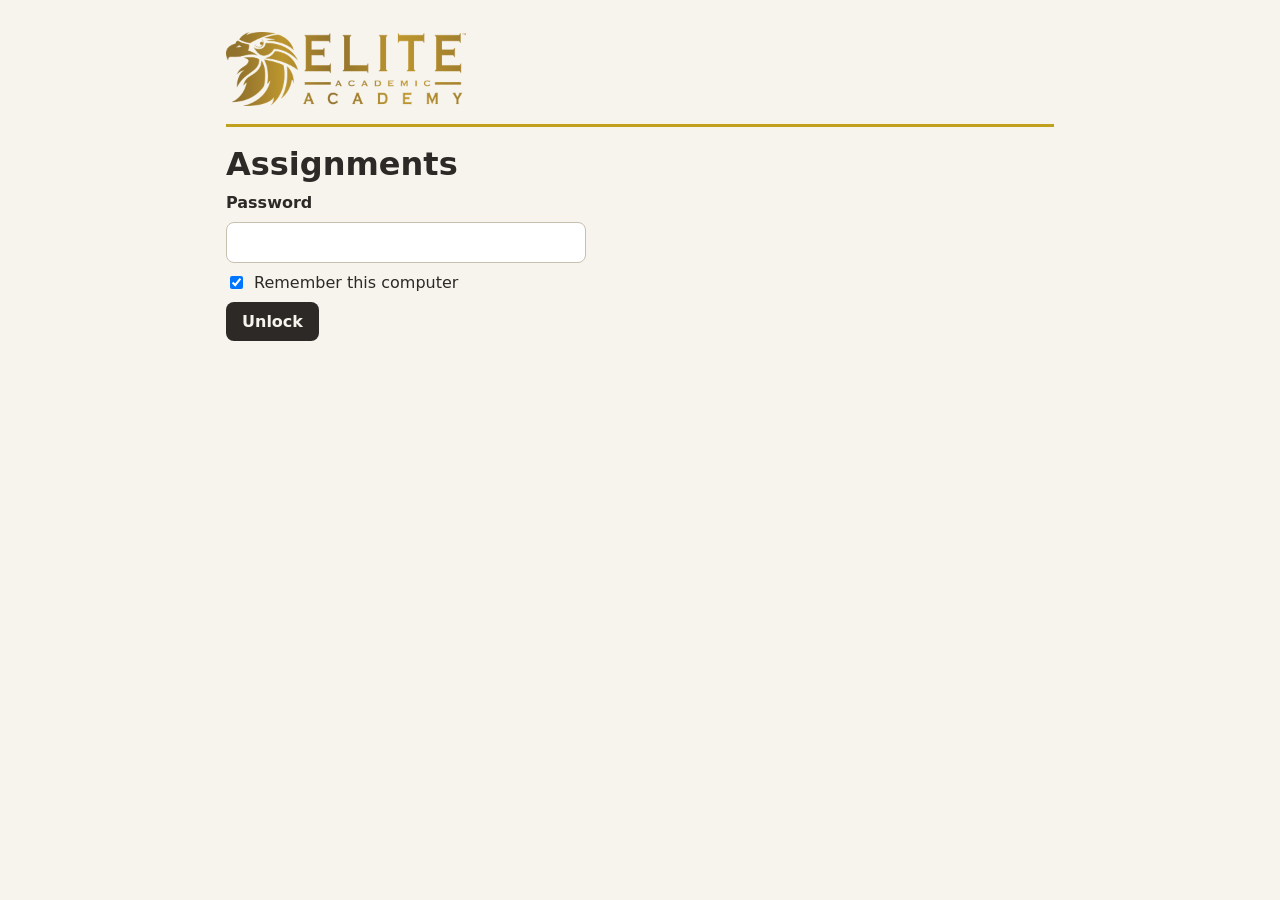
==== commit 7793c120: "Add LP2 Biology Research and Report (Homeostasis and Energy Flow) Co-Authored-By: Claude Opus 5.5 <n" ====
--- a/index.html
+++ b/index.html
@@ -58,7 +58,7 @@
       <p id="lockmsg" role="alert"></p>
     </form>
     <div id="content"></div>
-    <script type="application/json" id="locked">{"iv":"SBOgv+VoZsQgdaHq","ct":"+62MsDpTZxUlx6Vnn/jcfdb3Ed53C8jg6iKYklkBAFJpuRx27V2Q5bqSnOUBsYrqRuWGTWN9hbxAJqrwKcCRwKUQjC6TO/[base64]/3vu+Y2hr4B8UxpdMiao8VTXh71dDpk9STqJHUQxLLUlGUpajZxO+4Wqju9Kxl9ZJmzbtvhX/TirZALQB4FMHQOs7f0czxZV8hGDyvIsFbDMgpIiyUD8nHAOpmXiGUpf/mVNX4DpoTdPcjKPI38G0DhEIJZLBEsUhyHt5sFgqq3qwjawWiZEwuN2Ksnlaipf01Qn/4orhBkGYoYrOp1X5RtbaX2x/[base64]/sRQUtN+lZhmFHDoOS3/01lQBnGaJp06gPWNB4epk2SCdsE4EejQ7OlEnwKzPhTEjTjpAG9Qt7lfUtTlUtGHjJPZraCNFkDWkfTuLql7c0sgTRkB/aP1j0g7xQTw6Bqd0ahyCGg/c2m8vu5JQo9zCfBERwJ1fzYeUolPiiYWNz27AegEJ1JSrsQEYwcK7O0eAAwINThOj0zm8H9i8UA529QWPm81mfukVdxhDLa6QG3u5ZjeJbdmAywtRTHU8D2zaNpAaFKtIL/[base64]/TiO0gWbPCvorFkJlzhx9jWWukk55/o8fasBPFcxrWPuyNplm+Hu+uWXoOrsbiwh9gTD947Vzvp47t9viveSDlwOPEZpSdlvOnzwbjPyymfd4Hui/G9h0paGe7YNg8+1DdZX2S5BhB1oa59+onpsSwRuIUzsVQyNTpC8PXjA+4VT4noQtLJtqovCIQuYNZPzauBghOasN8S3ISadfo23uVKEi1Z6pJvF+CC8Id4V2t41VOt8ONx9KLlr4ZWLO56pO20OyGFn9BLLUT8EfJxOfwJFZUqZ5hKGrmZlMVKqQrijHE/E9cu8bVVvYInqNjLDh6bNhVVv87FP3MMkzBs/A20FwqODEZT3MCsqil6kVW3Okg25pUWvoLg2Xi6myvJijCuciytl+T65XuDVPtllM0vjAdqS3qKE5pwUDBbAvXjlHFN3NWPhXZ4LloGAYM/lhD7X4A1QW9BJrJ3iU7vBUG+M+I/xmBq6Xxp8x0Y+cpt0Pr8NwCuiZ8z8Uzg0OHkGhio0fOmf9jyUqjEQJfhXg67B0L++qO80iv0KLfCyhNvF7afhT3TEaVQjc02G32Ozzd+yspGtjjK0N4bH5u8OF/DoYqBs1qgIKiZ1e77o+9N9tKkLVu/JRAJLs9iX+wbOo/QOMMrC1AdPHWcX41WwaDBsFbdLNdigUgqLvVfNI2J+ez8pCz3aH2RQAt0XU7i+nJ15wZCy53ASQxrOfnji0t7c89rpZKAabG59bdgFmDu8D+fp6UO+6Is3nHWAl0AQic71U5lHKvWIkJny3/7w5OuZVoldlBKSq442m6d8VaJkYBi3aCdgkUfLeuvv6zmTANJ52IEPQr83/LRR+mKSKepdcTmXtMdHLI/EleGcz/Lc7gK8dLzo+DAComnWojY688Gl3J6B4toJ4Gbo+Xl057ibVZVS1Mmr5lxhX6ihlEPgiuBxUHZhY6LPWCSaOqwRvslNNsDCdnRlRreAQYU+F8LC5VeQb/xe9Wjy9MWAttsYpznDBKJY4rN/x8cbjhKx3KjCA3PPID7agc1oe5MsaA/[base64]/LPRotTsXaJABnRRDvX8sQMxnTZl/4/oef/inqHZgZ+g44mRFB6l2dLq4Tm4VDoWXXyOPRMr39x3PIIs5PIaGhybJPiq0U8HQAakc5LbKxKOr95PirSCBwDZEg+j+knDSVQKfP8eYJx5Jrkzt/xdD6VuN+kLtNpFfC8jVEr1REpRUtFuV4C4JkMXQwuDXuiTX4jcbofGPz8EIdFz3XYFswiUFKRE7gNQwIeuiwsT6vAYM6sTsHpFbfCJwYjRqk8MTBwYP1yzpZdsdbNGldG+4aQlZvjc2l/VxYdIicxIZyIqu1IoyIOt5WO/7NE14juDUlrx4eNJO6mp7ihpQys0Ge99YLHnFJ0U4GyotL5c1HW7gglByLYZNW5s0P6h4Q3W+2Hr0rNU4ZFRl7JuaF+ZII1E7NeKANFTI8e4E+XYmV/Z6fEY/vmG5mC2ZlGh+KvXamWUh7Rv5BRVxaxqVj/yvCD777KP21OqXQi/VfO3PjxdDcKC/gT44Ik006KH1mD9nrDjLpWJsI5o2uJ9zYNWs6Z6halAH6hPjJe29x/UuQFGRbsdGJ6uGcYflM4SngXMAzEj3xnxxeJVfnkJHEGhubB67h9w+gmZfcATiBNVA+14+nab4SpcCCXBMr/k15e37gAvJ1VaaGOnQpJTKbGqrJZ7WAx+pJ6ei2JIfl2fagp6Oi9ThN+GXQNo2dpwtsCpymtQWSIDSldu5yjEhmYnD9VAFHCSm/j06OtExXQ5lZ3hV2Ju1xbYtX8zONMgP5j0gd1edStTlMGYzHQ1GgDSOiyZFWHbCCZWrJ+7RASP7tiVJurHyvuqotXH5pM1MC/nxjPhS2doTY4NpxbhvR7GEFutqUqC4juVvB04/wDmULjpLryxc2uQzUZusdUTmEwl50w23L/HFxf96xzzqDcgqhzEESAF6cH0XuXuyXY6lmliP9JPR4DIic8cUQgyoTZTQzoDG/UVoFercKDdGMRmxNpsBiezbQhYuepgSlauNRBr31rw3gp09W+7N9+GXf7RCI5B8KBQoHX6uKeVlyiM3jbF6NetgLY6Typ7wsBRoe34iqvOnMvNyFR8Wl1ZZJ0j1PbZdkTL3qR7C2z04rSjjMGB4rd8wKMiwQYxtDvahseCjLoXxIXIEYaShYZxUG6G74Yn/P3PZxeWtm7kzbZhEgb+JB83Ug0HbA9jFNQCo54ESLSmsQuzpP+KV4MTaKqWMl8viAlqwFqMFVNRpjNeVXtP2BLNk27xpmIbTrpqpEZVgpGS62SEvHW+jDi54fZMoJ97PrwCKKHelHGo1S184xQsxWT/o9rMjGy/HuobxPJ7JZc35F4Dr4EHn6sUokmeDOdZ8Im3qbpYpTkPy12yZveDdgJQMQXBlxduWJaQMuPSimVC8SZNygkG070csiYIPENnzbjNSTRKvTwb2jyKLu0NaeBJJMNyGNsgpdW9L/27ma63H/eHDqz0K82QxkPn2l6MZZRD0KRxx0jWaB6msPIsEfbOo0rN8D0rJHMaY/8u5YApCyMv1rBt4QfZ0OZCYgOYn1VsdFAIwo00/Ptrm5x5t36TbTxeSPJvTKKqxkTvhAk9a1KCz7KdQRJ/Ip/30fp5OfIDnqxtFp6/+mPQoxBFdlbu43T6+lp5OQ3S5bG6DNtNRL8N18FnUt6Mc7h/huluj/HbFYo0sY33DSKhLjpCwqOO+l0BRcrrVALS+uPxmMCJ1Fxixwm9qqOPlbgbrOkGitG8pthsJUu6OoINxn1HoiHH5fdOu6QnOPYe99Tk0SS8UODQW/sK6H4CvWwiWZ+tfFt5zu2cHfRPCx580ZnlUdJ/uZ1n6HwtYZM3qSJZZTsIIw3ex6uHODB34mmQxWy0jrZsSEURTk3VIu4MvQaTgkwRYxfZYoYKSEdJT1ew/4Lwi0PfToCvcjDKM7zoZr2ckywNC24DP08mjy7kF0SYMMnQ7imjYSC5R7xgAmCIn3q+bOQZxLMdAPB84zEgqi39q6FVR3v+ELkjcykceZBq6cnXjXWUQIeGVs0boRxKjr/DiXppbWlfSnJ8LaSO7vBPdZ4Cpnfh0bshxqD0xUZ7fEF0cISrkBe3GNwMHDtlhECNa9Ul+HGvYsSqYHHRv49KfF4NeLaUQSsNapPfhp7a6cotwIugNfOV4WW+8ofblG0v3y0IgEBTmuFH20ANouA0VbwzNaScdYDy/EgHGV82sERC36Fa/[base64]/L9ljVCSPQc5ho6s70tsrR4CEPuL+SKUTmHfrUyTNV8tes1zDXEWVFzVwPqi2/ZUTVEvqF4c9Nv2WVirUNePaPdaj0TbC6o1ELdI2y59GWPSU++X2zrVjP5wCovD3qTQoJTZoQGJ6APZb0dJKmG0g8SvQRXrByU7wxnXYliJdUN1HvXPOtlFRns0Dc3Ee+xV0G0xSe/K9iuSelk5hKHH/FUT5EeGoXoR5dxfzPjWjjKZ7/fIHQcxLGrdX6Mvd0tWzH4UGP3lqyI7SOEwu97sIs01iJ3UJwG9l9FluS8LvWyuPLutir0DBaVSu8xlW0NnpvY61AzptjSxjfmiiiTPG840ZzoqUeUh5jclmTvQDGhW98uw4aDlYHNAHy7vd8hbiywGZnjmhqxTugvRkqY70EgOWT8qFIOutUc/vQG2TxrtJoimXpwskn3ry18Yv+Fk749F0shLgMxMdfEc6vbCgUVPSOdXFlWuPXelwBeT26cgJvEHk9TcKcOWvr2Ddn+WzqSaNweC++zRXwdquskuHNkmmwo1GrMTHidG3Kop+ENhI/NVqgirCwPv3H6orXEa9FzgcoU8LGEa3MMu3WOZhQ+2RC/uA9USB6ab46eXKDr/+YrKXEZVql/k2KkjX83FlZpOo7XtZ1rc/T1wury2Q7dwGB4zEBnD6IuqLk6AySI4ZkfAEx5h3LLhhFaCXoRK1K0Bx9SEGLzNDlwepbQkz6zOjBw3P9VMO4sr4D6XP6Wgmd8GpMDOlE7RD+70kWdNMPkIU+4XjlojvboKOATbw8/PWY4YJ10THQtJlFVht//nXVELViggkE6jyswHS+NNKzYNgiJe/hLTPxryPthDtExnFVRGcbRHRzwzoNomsPLZ39olGsLoVOnxZ5354FchpWFuVTfahis1i59CfernZrz3Wz2B6SnIOUfEFQ2JmIEkTTM/HKjZg7incLwqMndkfqM56Azku2f//2d1LEV+t1T2OfMwStzCw5QlcfISRo3UzXLeezM56/bULrHc4XnBSH4jKRhefnseRHzLGimgpSYc2lZ30j/y4PSewEzcjbG4PPaZqZQNBRlLRvLlx3mikjs17WMV3aKZUduOMoH6Efh96qoTW3nCp+UW15dK5vYTJkKiBPtWhaieCjH0AyCDfgKQiZ0Ou/YgYHg4BzzybaaqWiA8OrJqsk51HHhPtcEBkRatJXLlEee3ed7LaIk79Nl3QfLyKfvNiOuetWgSoH9gCwVh0heLPuobidUmkswg1OF1rn7VpSEWWouyjce7sBjJdU6Mb31pQZPRcGHw+GkL2upvt/f5CmO459MRwB5ruTU4JslsjP3cCyV/MyBqXCljr8A0chpGaxXAVN503qYt9NI62hfTezHLQ+r5dzLgIMkjbnlNq997UdzvZ1DdC+Gow3rCP7e3Fv6Mw9N6Y0kEW6oNwcoLFqwlenJOO26IZmCjciu+/AA3aSR3y/5ID8kW+hXjrj5+YNHbBa7YGSNMb5S1QgkZzyPF64mfEb/OCddbGou8XO1OYM6seX0C929Yb92Tr83AoBdWIt0xR8lUYDYvgVw23sZzJdPmifpdmg8PGBwk1dAkji4lRdKlDmUoObhSfW0iFm+8AVlN1XJp3lYT7wfp8A5XQ8rrs1sgGeamoG5Z9TrqsO4EKnvWJM+ipnG2cPTl4lyGwFKnXMjy/2QJ8DIWdJtf016c9cs8fIyvR5cO0z13qJmgt0sfpymghU12aKtKN2yuAc5V0Ajz/sLfPetqzeiZ+eNJ9KGI0Ax5RZbFF1m6k6RPBfVc3gHEgsKByTiq0pKGPGvTiXL7v7QAsJy6ociVJrkuY9/6ofUFq1xV2DNzpWnJRCMkl2isYB/[base64]/nvvCw3SHctVg1We/LCVK9RTzQuKY+rCudFs3VujqpWZq9m4OVaItdVr/a5RpR+QVC/Q2if/dhS9vr1OY8XY6h3z4qgAMbJzBFE1b2LImCIA4WD7GIedMHlnwXtei/coUbNdaEEVyYv5ePdga59Bx/tTNqzGEzonxIf7b1Buh/DuiEWBJoSc+OvbFDgTV9aTcNsfiFaH/YjnC1fea1gUfGZxovpA1gEaTgY6fY4NEeda2iyHTpTLD1YjR1VwILixcGJhXJh1MX4vSnSvGq22LNy4tUJRR65UCEH2ZkjKJKcRGiREwq65BtjeAwn6FFq7rMrwZXZ8oPaL7TT8tgJDWTzG/nXhn1nZVPdtb+fZRutuLvFwmPWBcFiSgCUa4/LKE/JnErhKUm7ZpUH+B0EjRFGA/ahB2PLeDyaa7MH/xSYCZfzORwflbSDnpzxFAtuxnP5s1S2bP7XdPCnxUW0r+G2E27byvb7NiEP5t/3gY9N+cuxUyoM/BPOGVahNm0n2x3cECs61lnadF0K4rNnLkNvbchDhjyoGjQTlzPTYYOhspqO3t5201kaR8JxoEj1ZY2rQcmIOA2uSklFCBpZ9Eo383UJM0RXaOYKN/aR2l3F0Q/QgsWxpisy/zKhc22iEerurKXsuansFYqaQpQk1W181MYIEE4YC/kx9vJa+UJjoEP5eQ8/qGdAgzhfzXA+XugmUuOIE3mOMosM2z8W3Wa/wiOVzs2CR43o3KYTxRH+uqVb3faNx6m7laExSYecUzslzxZ2/ydv+CsFGc8YsQEo89AbBJ7DWJhlKoUI7wEmQUeZAUlYvAArcLZ8wIwuXwPhJHDKYpz7GMFepqWPKsgPnxyqw0A4HqELHPbbWhm/eaxW0gPOCUHnkISOq8k11F4t6SnSCnmpcR7wxF5IAEIPH27oC/+YBR1FmawOjWGikgtjv0YyLjoYulUrDxT1cUObtBYssmiZnSryO1v+W0aspSpmABPcUxOPJF0HAeJVtLy4zPuVDm3FspL3Iz6PylELctK9HqwUjj7BDSYEJRJUJap5EWhb5InuPgaMzGMbnjmbFj/Gl/ByKv5qDWRTsjTLHJv+ngrDbRWBcgNntWVdeWBxS1Fil6Kyf0R7PYwZPxl/WEOHj0i2BqWtQMDPw+dthgt/eBG0JFlEZ60rvlyYs/hud31ow/eh78W7pG+G6GoX0HSnX4t83LXQxHOOjV83FcGzEoLE4SR0dgHVrBB9IG5MOFEkT5LOqvu7/jJTDss89dDcVRqldSU1bbBTf0rLdG2k/AksmFWEe/eQlp5PqoAYB/8pAsgVrx0KNJMP1JfQhrrj1BXcpi8jhGL9l/MC9Bng6S2arGFVdsFSI/fMFitXmquAVu6i5lVaGy9vVcA/YfxHxc82/0XDgnGMcx9Y2g0gx97nYVayc6Y+YtWbD+5MEp8deYJDu8YU0hlN8+EaSU05slccYfBoGoCN5crvb69KFQtcvm/I+bySZyWBUXRIZn0cxlqbJyDyFqrtIPrMG05CxACRZxe16Enq0vWw9J2k+MvpKpBqFr6StB5s3G5VqFldxxfkl6bL1yPECgnzvg33OGHOmKFxPTSUeJJwKze42kFsLP0fxUFvR5FZ4oCzAUUBIz1L3QzLa/k2AWHJudO6WNjOqrEwlMZZ5hVcGv8mQ/N/pZj46vWU7UQ/fBQJsJ9sFji04LZ29OI2prwZV/1x/M25cH6s6tMgKKXk5WWdPVS1EzoRbf/gBAHMTcrbP4Zlicy+NN+1z8ZPMQd3X1LuLKQMZS0EIDgshc+UNabyx0u94u9Kx+p5aNH4IYDDYJvwBY6asRIgtBt4qpDAa7qdjEvcYK1H9Qi7kqvVG3RORQH+V5a93Kt0hWWBU6iVtzxg453/TKtjsfQMNB1RtNIwlFLfPNnZGbcoLReaAtT1r2ZWdCEwZ0P6qAa5l6RnV2upOVYlAQRGDAy9w31skflPNpXSROmU/u6vh1zCRc6ROxEU/L2k3MRG2+Y+YVLeYR7uSWIVBKXRZI8RTCTOKg2pM+8j6qUPadZEsitJudxwtRcje5IiGMhNlJvmglk0suhARCI98/FmUV2ndOEdindE32qeKU+fDlFHxkEHPflcW+8YCgLSKlK0+Xpqul7+JSGcG4/LPtYsRvQb8c85keeHn1NBr88+KX+m9zk27K6FWHVmIxXqwU23RSGUlHFoeV/dL2QUCm2s2vf9ALfbWEE/Fd4ilGk/9MmI26OnzzrY9618vnEWAkuLA221Mh7mqY+3uG6v+2K+NrkTn0eG5miN5h1lJnWCTQFEuVUPekg30uU4+O5kJLqT3D268CLhKPdyiSdUC3I2jVbmHlTbfrEVRm0tIutxkuQa6nsGyFGUGxh5pkFgEyLR/UgUdTvGlqhY7wW8plazfpRySu3uwjd5tzaN83nkT9Nri0biAzoxqTRnyNolWDrW0wmr3jDdJPGKvzNFz6uKwi6Zo2k19zJNJULqMDKT+rXgyc/[base64]/2G8DtQ00iRJtcYK0nebMwG6bX0sfPJgMHqN4fWbQYztJ1Jr/LpMLnKUMFJgWqK54vYyTdbfT8Ef6rEwvzQNkBmaH56kc3K5/TtTgc8qWRLH4RAQI2rMjQr/g6NZMkxhn6K3ShnqiIYDOy2VdXhu5pBVuJmeK93NqTP69HyGFNk6fwLq5dlRpU1NAKf6tnW7ogMI8yh8gLyNtJKxhjnz+Xw/w2jCDeavMTv3yt48OvCMOpXL1y+s6pQ57DjTSE7MiQjBI3+XzroiizhYQUef3YcRiNzUYPkMR5b7la1nO3XstLeYphRdse3actikOLhgCt8gm1rc3drYuAamYBZoI1tSkuHQ/Vtc76fVMmmqw6IovRHoukUyBg8LBXXzaOR5/a4M3s4127AKTmvlmjXOc1ZgjI449C6bIzT7vJneXwUreeB8eOj5FAhKs4cdyAJX8AezSLVpUO6GjDLMeyYGsJSCd7t058LgkU/AS3cNY8C8puhLz8YOc01DMY/HIqmMEU5Ch9RGk4mKfSDoZBIdbaUQZpSQPE2jga8Zy6E+RrUeoAaBqf0CAwl2hOzpUaGmHn+p6EbI68zTM8hl6jSVexkhq3vfcYSdReaFfDB6HEZVB+OEiEDwgB1FUTOjuHf/JBh1Qa5KV6nXFrxibgIyeTMKwcF4xsRDOmtzntOwvjJBOoXQQATFzXtbl2l4JpjRobFFZFVU1NXNV2QbLqEv4WhjB/bGy1yB+JZQMQ2nDWiBnxpzyXUGL2LODLFAw8aFYlUqY0rb57ztLMcCT1y8c3HRnN0TkqAs1gaachs+uQuBBr4Sb/qpFbuEJgG96VOx5TKyllWZk1BWIIH9JZzwhQGst1V17gPB8jg7i3OUICoTA7rxQjT+aDITSiNciNwniIA8hGV7uFmyRVM6MXmCmt3+LMT7hz5DfiplFrq0w7cEV5IcaAk4PBzLQ1hQbBy8g6NooSPOkmDP1f3hPdXHxFxxk4sGlJO7GEhlSe3eqL2rG3/yQFcypjixvRC8BgssrrJCdNUPpsqlg9KMvhRpsTlFDXtP5ltnZu4TFBL2UERrAfXxF8S05piJ/QOkdOSOILiOtTuCSSFvkHYWQP9E1e+M+lbFaJEhXLY6VnlOK8+dfOgw6ZXwH4F66d1bfhSXPEXpOYS5fQxU1cf6a0iZy6DhumIXR/j6QDpbtrSMdg4NO2HmBi6ZvitFhLHFUONU7NajZMTUaXtCM5k9vznqpH+XXZDqPtF4mHeKCixAJIecM0aZ+UrTGR9kwWmdvMfb2Z93n0fn8HfdA1cNGbXzndg07xpqmFpV3yTjFEpYPnRXEsrhVwYxXN/5rfYjba72vUVTENArnYVO9zSj0lp30rgw2cNWBwpLI5TWPwqea47QwkHIqrr46xB9yCOM/T8U7+osf12aMTO47Ag1oQ+gp58oqcM4QZ/Sl6gwqBmBqjSl7FOgmbPr3ZXd+TUqh/HJNumNkxhkOOM3Z9Og7kLGwEMBjUNvGkc+1TteEE3OiHOi5/VAW+LvH8KGgef3SFr5Dd7cQUOooHqwB3Y4VGyVKM/optyRE6vvMKREvhfz3m/awVMYkdPocM8461rxsB6m/+RhAzdLH9+FUq5VNPGUTI7j8ghKc/l9OBHC6CkBIXHidZDb98yOEWeDMNtKScPiSYHnAzgrlBMGtwBHBopjUDhKUAKEyrEx+i5sYdYVdlx9yvkRddZadD1GyeAfOg95SQQAS+L/[base64]/W8yzNCRBma51AEDEpHIdmyGSqWqMjQ3MF00EviO+sKTmNv7OnAhDMoZK+ZoiyM11KVPezJHswPD1bPOhmjsGKC2KmHgZ9vpYG4u+rgrL9b2Ygbwf4kRhcPs3ytQDR/KFY/Ty7JilmRRVCq/iciUnSOpmtenRmVvNjp6fgts5HP5JJokz1pYRUbLB/GglB9mxWHTXPQ7wEmpRYT3IauGoA46sirpLOgCDGa7bunOmx4yrKt0bHbD4f/PLhWwGfeiaLZ+EhI7i+OaXKGdAq9zlxFaLwLeK19qttQ1JfbvmqrSiYZjkAv2c109s4N0+G3A/M5UiTrZcg6jl1vJSJCvN+I2LWt/KLoIxs2mx29xEZ3x+f+yq5BLUwlFnCgyt9KQbUq6Rn0+PbUJTtBAxoGgER5Zl9LK5WmXDzMo3Hyi8wcJD04dpwpBqmy/[base64]/NxZGkImORTnuRHNFND7Ma6xxfRLE/r9H/izMeYmID/[base64]/eCESttZV1HPw7S932wn6pp+NXXa3xL3HJPnbYXj2YoZJPeQjzO6bFV7QmAnBANQJ6rqXxseiZiWjIzWhjKoW3ZTVQNQT8xQsXp2VVWgECdf5G/Bmw6xe1S97HbwosotrdeZE/tcEsPwFXZeukMbS0/BEYuyDK1rzl5d6ZuMhrwnNgomkyQZHqJqCJFO0OqYWXtt2MjIIDHZ2E9kL6T6AdlwRaCy+xqRO5uoabpmhgXCbRI2/[base64]//kyFnBsKdYPZI73j4wP0rM+8vdBl+b1GkGVJoNlPfxoji7BAg+Z/6L2fuPzq/AvS1jx/VuI4yrWjyJ4mOAbiPK3gaCPeDNZ4Zgp20v5T/s8vvrKwwHid/a1u9YCAfd1GoQ4XDskuQCsr2g9MYYJcxUASYmL+vQaeamKwhZNgThTP6JClYblwCTvcQp8tj00fyTWEgqPyDnoXhgXplB2oZk1m8GavhhHrUy8rCGtBceoZq0Vc7d1uVEYShxNPcHz10HdbWC/4dt2ESYjkfciaQSsfrKDpF5GjDhg4aKXuL/FxkpseYZ+wIxEjzAqeq1dYnarqoNbmLWfJX0PIlUQNaRlTqIu5UCYE2eEtQyY6VZNfqbzbwj4W6Fd08QESiJ/5dEDT7ecj2Dq1fRqJddMuXlxDhxJkCkdmNPZzC4QBN4qcZgBh+zvAaV91m/xsJpoh8rJ/FCKGfCKX1OVomNRjuvlTvU/RdX6P7T5MtWSYS+IMg8jBzHmy98JWEUGOtODd2CduVoDaxN0xsG5J2q21WS4hvv2nYo96bvJfBXMJoYtCQ4ujvWZ/tmUfX/1BYP7RWHVqAbasq8uj33ggJ2ik2icQaqUvbJwxaNhfuD3ygunJ8KY02ByRjAtnxwcgkPGMV7h1OGPR82BZqDbrMuYFtkMI4EDNcki8dCYVvt46mMLccvYTcB27TYu96nSjoLG1X63J/OaFTlegY1MkBrR6umw+udeDMCR8Rh1XequgiMEKW5CNPLSSw997NdE3lOj+dvqIOWB3wR8X3PoRQqSJ7aoGDywlTwzAc6E6VkPGJbSZAiwZkSiuhDsSZDm1be218KtEQZw5cO7HpSnLi9BDhl19k7AdNMIvzvr6ikvB9bG16TPuqz+14/VLxKpnjne9Urd1WNz/TPtvKE0OEq+jUaZJD7aynqCoidmDiDj0L5dOPnmnePLaJVmNe+FDHO1eG8sGylYrDmHMgNE7VYJ/8G02YwHZFWJmtdKM0Ll+ZB0t9tFEnUYpOuvQ/HCTGBb6+rqBkZEKOCs/CPZKwUp+MHwt17bng3JQa65epOi/4PQEm5bK1hqtlr7u+dQbjx0LPYhI0AWUCTakdNQRiphZ7uYJipNLaOm+MSdKkyrZYPzqs2ECLZ3PESGQafLrBKPgchAOeeVAo4omaE/k79TNnvJ6oeqsNRh9HQ/JxDTYvq8/EgwViYy7jJ42GkVZPn0SqkovPHB4gJJ6bdRY2LFVyS/GTPSYAWqoO6K/1v6w+G1rq/Ijhqmxigi0bnTTH7V/pwaDTCb6EzQg8DfZqtZU0Z1RiBY3EU2PxqCtmpZOliPjnQcPW/8i7bIoihtXN5+qlHUkCP0uqCRVH0+URmffU+RJjM3QcKyJ1HuCgy+JrLNJiQQD5GIcOrNXZJn7o6evMgDwWn1dyr/2fOsvG1pYB8C1NiEjlf1Wa20BHdZNFZjI/hbjSFj9S9f9fNPhdrLlGJfkCHZhTW3OF3FIymCDDhrI7ZyNlwR60gag8nUYUPqhZLI8lWssyUR7dTHwsyoZGJ3fRdfYnslwD/9UwgJZmVaTFVuRdH4ZqDw1gS+p/oAicyzad4gOdiXZTY3bckYGTsShbB1sdnrkDA+cjhHgbRot389koISAMK40gdDc9qtqeebnJKf0lojKw6tDSfz1AOA4gQQllyWpsUSBOUuEtg8p3xXzNsr+v5Cgd72p5H9DnqmGBtPFdxeR+S++d0hA6GZKdtqi4djuwznJhUpn/Q7X4Q2OhG6R7npGE3hsZ38TgrRG4mtrLa8DYlX2Cq9YRLnuiuTbBDKt03Kq15GnODtD1Qf8mxM4DgOGBy6ZBtYQeK9zA1aUeUkxwXaYgpAuVoduUOm8lL7GRkgKSu0CC7AMTUxEig7SLnPi08PNxiz/5eVcC5MXXomDqOLkpuxm1CGqZxrPtRnb45JK77pHZKGq64JmrbsjoMTsNiEkt3JA8ACifnWRXVqyikLwKjwrohJRV5Tt3kMWNas4xyaUfG/GP8SuKUjA59I+xPQUf8zjTwcEYUC/EwFzS3jZn+xTP7EueBxlDuR/M1JGv6TMnHT/y9mRnuqZpxDQT1CaL5ewLXdRfURp3U5EnQmjiG+8tB/rf48PV72A3tZBZQAjotfQwqsYErNwMYq3Ft/DyxA2KQArVGRHIO3ipe2F6CnlaB9us+jqe0OxiKtOH3i7Fy+Lf3ZSP1dMHZ+gw1GVm7TKs0nu5GtDdPjiwHP8ZthQBcp7ZAYwE/eIlUds9z4fxDwq3M30G5EkpIDUGZC4s9OaBDDy18ZNCjIH9M0wlILbv7bkbJWsEPuiXwMeRXHR+NqvpUWOrNWWat4IKHjNMpnr5NOpmcUAKE9iUoKEIPcP03T0MosyV/Ptn2lBaXXouN7/vOx58g2CoMzJpV5tK96pqfpLno/6vo7dLjOd9oga5mTtPD3LLucKFLZFzxBgM4TECzjTxIorIjFRIo9lkdQWYrp5cAYf5IHHQF+RDYLLzRubUo5YQ56mH3kNolq49nXweq0QSDY6uUm/hheWig6IH5uxPAf8mheGNwpP9Po4E5nC8gzMz6Ocnqb43w7nMrm+Jd4UEFTQZu0jg7vB2gNjmzJvFh46K77FGPb9C1IKy/XJqsOPK+3Mp5v6MPhadcyF+sK/gcPulptrQ8KX9SvtWrjk2zbulHhDrQyZuOYX1VJBNhZaoF4y7upn3kf5hTZy0kywPoknJiQAPSQV71Xrmc+m5cwyFSf6LWsIMfQr5ag8WQ9UBQSylrtb45x9+N4LeR2WjxceJgZmBp5LHqI8/[base64]/K4+NiIjjoudqkftkOTsyrPU127xHfPmTE3xeRNXB2UsseqJrlhecObygORBmz730KggG9ZYFwlDHJkcTfwRGPp5EgisdtA46vk8I0Vx+RbVCQgwB7WyarxTLwGYYoJcv89kWihaIkPv5vXIuSkbRldMS3F7nvVfbby0C33JWKDaV0Hp0BBsgtRjD5cE/2xNDAQbtoTCbgWl9HeIbLM+wGG0zVGG87CBkKkP2c3YktV24W9AyPbYCY4P3GyzK+K+p2XW27drQMpDcKzEZziCVxE8y2A8TM5TguEtBfw6XpPmerIqOWo3nEUyW6quLdEcCUBbMe/I1KRt873Pa5kwpO56C05cfIz9SdiLrlAeRhIsufUfVn0bHq67lrP2rvhCVSSZiJxmXQAdcaFTyPOiDVEaFzRgscDDpLzInPlKvESIbkF/E8ihPSbl7S8fxyknmu3incYeFesHmg83YUATlABRROlJQEmdZLr/mCqqvTdo/zHPuZcxtHht4C/WqRAFiHm2+15UeV29EQTErPQxu2+ce3yVNmK0Pz2IHH0FyP0OnJaAfHI71gknCQYiNCgD0P8+dtz/RMrx2AyraXiHazYvgrSdSK8D4InNOAO8BVksw+UqcpOMjZbdyrG5NydFTRvDc8Ir41wKhjCgDN3fsmZ/fASBSJYaSRl5to0jqeznJtZnbbHzYl467AKOkCy7MdEzKUwCbwUY3Ui0K51zVxNNTkaXTWHe3n1JdscvuXWYbjiveiMIhB1nGA3Sl5siMKEG5LYBq4GwlAUCC5I067di7MQ7U/XDP+J8hj6/3cu0tckM7NDbDdhCHtro/LY6rh+cyc8R9sn74uy7FHvDZSvygdHzdWSP6LBW5jeNzlQs1autJo1SOamu02nGYTnxxPOYqFcpG0sbLdFLbI/7XFNg/baerrBhsGNYiHU19bcBedfCQpQiX4gOWOid39qU0gJj9nrpf9n0EA8LRBrsfzeusY6b0737ux1bwUdgDJIEEEzZs7vVsUnB1KdD9o7dFFu1OduGEhg1sbAD9ktP4ValfIU0SpOCpMKNORs7xJJnMkF6T0845oxU7fzPlMGowACT/TorrE3JjjfmjRmC+Oc4O1rzmeGpy2nr4HihCba6DL9mo/LR4KLc2Ibt7EB9d/z0RilvIUb031sLrJaSLqkaXB/ZrlF1BbL2/38FR15Yb/Lhl2ekVPhZyzn02B5r/iDy0D2qanS8xak9nKFMicbB56Ng01tS5p3S8HcFAwDJ5Vw/NPCjLUYfDoUdu+pH/mGG+jGlq+wLuZ8Kf3D36ByUheUh+B8fkjxsk9s6LjTect7fXi0KSj0Ci39ohlzMs5/pSFrlRLvmFlKrFTueR3E0UhyY9qMwrwK6AiV5lm2TJvWBVW2NPCqd1fMZL7NOOJc1KDy4NTeucnrDCxtf3MYqvDCSuLekH4YQVz1gAcRxNifLydSx2mRSM3Md78JCZgIeks/YMk4FauelheY0TUH9LFt6Nj1kNpfOXR9d6raB2rgYBGBPnvoEZ3SRUgfOjwCoj5n1trXTfxLKiyK3/ccDmZ9hAMvfiCuc9w1MUn4e/aWgHL8yT7+mqGuVlwhprVsh3vcxwZNEwo+LAUsNxPUQuNTBD4Bxf8E3vWK1u207KCmdgGHEVmIW12Vjyf1KHQzBnhm9EFccZWD/+RYEnfGwfFeSJ6Cefk+gz6Hqp0Htr8mi5XXX/5fzxzyaGPXkjBjgCNzkn9XAej4L79016asOOd/JK/hWPJfVYciFDptdxrdgvP28JCoR/nuh9OZ0XC1Ymlgi+iyxWG2XMi+PifxefLA2xllKEaqUDMiFv/TtYZvvmgNKnn/6/bAYsq/1vm4m8XLpU5VUPkF5nHExnSb7ee3zr/gM9TKdP8t7yvdZp0j0CMueJQvPOoI8Yd0xzg/XimZp80r4uDqFeibY045tehbUORqxs6uukOVhPLumYWp38QUaBpnaBMThM7TC4EtOKtcpYUnHJXDLSabVfmJfoDWc0RN+Jza/YWL97k42s7sdhZIXZwUY2HJQZsZRx2e2qIwfcKYYjc1gnSTWWmeB/h6ppEVtDttvrh+XbydWtczniLO4pqbs+P/j4LUr4z2Ws/jNs3wgm0FbOCen/kK/+zZ76ZcnwaaKXVdHmnJk5o1PeNAkul5hA5DL1TqNJxo3qa45jb0NiQ6XJSYyskLH+pdn3FFUUya2zVi/Ao3Cs57/IVgP4EN3pdkjfRwCyPdFf3rzo/2HqD07kU19t7USmxxsD2MX9Ik+1aXvbVdB/vM/mgjaKNve+hqtN/bnOxT667E5vt8cy1P8MiibGG/PfQ0/HSZUFh0VUKIN59vBaxBfRHDaejv+Dd7GSQ44qGy/ojhuGAEQs9L6SN++Gaplwb7fY7BcP6fixRyJgTl44mcRqxYTlMou+p0W37yy7p56nwimjlGSu63+QrQrifBLkCnBXGmhxUKUW93CnzfPjtEyYy8l80j8wtw+2e7eRUZjdo2M36UE5iud4/HX2Iq5ui9pRJpv4c4bZ73PhpvlQfLj+zv5N2GKzKa7jXBqqIoh0CX+CoXmLDjjTrvqEg9dzUG2uRU3lpE9u0TtWQIvgZgpS19+5eyZlXc7S9ZSE3BQxBvc5YkqmxLtdzrASigFugp2ytz1ZvO35yLMK/lclvCVTi8LWtEb9E6VHL6wFKcIf6L74Xxm9FlbeDhQPVhCzp81x4I25zJqJp1SAWqQLZNOJKScBRx5YNCe19m6a/sLEKgLa7UbQ8fQxsSq276Rn5PacuMHs6q34iE/6KesdP4ziAZjn5tDKkpSR5P+eo7O6ffrnUjp4Y30XmzuM8kRF2zVAAhVv/L7P5vzNt2dxvySYIfYP2qACesRDr2jqqgcya4FixGCAZRex9NfeBU6h+GcjX4kOTdZFt59ZsfN/aH4PoCKFUDzRLAfTJKawrcpZ6o5/[base64]/i6KlsfyYzAzwqXhGQOE03MOBBZef/VJ51lPZaVbNDzTxlRO2/rGlW+2uzyxC5F6tZTQ4lHexeuAcdM2tH71BOUmNXuukRXZCiNyv0rJ1diDKwNAQZ2tyGVNipJYRGEiUiZ8E3nymZQLtiM0sE+H1qCUCM5qRW11U9tCda48EQAGeIxYDqewcUtOd404AF9SzrjEWLdMVng9pCPbLD8FR77/puJs9IQuLLd+RZccsefAtAxOuLxZLV/f4unhVf8/INZEND3+n4g1hLiIDQ8pLEfBOyIwbbif+4JqsQ5VrGgCj19dHWbLFWV1q5jkybQ6DioFckcoIiopJgWhEOU9LgxlMINKS97jqhQ6p6VwzzJXW2Ywqv6IMkZZYa6C16f6LSMX+e9BkVuuTzBpgbmIbK4DxCCuLbRdY/Nmiavu0DleoBOfaFT7fwUPNkZ9SV6PhvhvInCdh78jVvg9roF8RDPLpWIKRt1dDYKe1b43ySm0zDY7wgVXUPw+l07MpVuzvKZxWMl/kNHVFrTGrTa4cb1mLYhlJpQCX+2hlU9TSjSecFr6Dw7B+expANoeQsoe7nQrxlccsOyxrMuReP4DjTSnFDtsFOKqyzcw9zuM19L8b4VE9IyGsgeaaLjfv3tr5a0Jnl5zukhQOm6VF0BuusukQM5d75pbPT1jkOOFHkxQsSNMqPrhpIL+U9zOCkN6NkboIj0mey8KVHu/Wu46aPFZ84ezOf7onPiUh9Fcfzn4yHyPbqvMhqHFu6tZ6zpAHAN4cwwUvXbZBrGbjSBqvr9jI++Jd+LV2MUtFzgdc6Hb2svqLr8KsV5I0GGvI7bTWWTGDwEymx5DML5/If4Goe45nzqc4TJ2WpVcKYYw6+UzjTPjL1o3J59CuQtwt30tCSVwfPv77M2NU5NEQIJmCdmcRkQfgjf274qHDcc+73kyEoNjGnn6WHp0zIFb04aCDD3xdfV+/hAg3mZUKZ124I4lGLBLUBmon9yFY0+aZQgkYHznPHymnp/6GuZBT+PrJAuHrb6qAM9PaTUp80+w++v0hAIxBMmCbYYPwjotJjuzMJPx0tNhy1ojcQLFW/W01TN/DKTUwsNWHGDxRJDAcr1q13B4fKAVrFtNsflzpKARptONmg8fkIyMr0EVV+zVafWOZwQSo9D2N+NmyunEelViJ25qJaRqdgUvP4jCnZ1hcGNpdhbuAJLIzRamHhX9XWXapT2dIQ97dyg/8KLc41uLanYWt3zwsGbrrXOe1fVrzAC1MmSvudAbYNyiwXGJSSMCRUIJWC0brfjB6/YmqcWIKsct3XqMrhBYeiAn/32sMNXApfcoBXH5pL/cXqDrENkiP87Y1CEz9gldeuAJ6dsdTI1SBPtwzhNT3AsvuEQm6XIZ0cfX4+yaT766hWSmIyxeXgK7MOy1vKNfgFm/9hYYzjAjSG5zTMx6mntRRGIhRGDv1FKruRJcqgH3a4N6QHa/o/wBz3ylwntGWyzECYWOfFTtpfEkv+gPmG+GOnt0ACd2b5C5BBrBiClTvU4fgka+EvAdD6q3dxirsD4Q8wgSxSyMQyolGHAJ71Dtz21QM+A3gEtQvbFwqp6cbWJ7hPyA+a81A6g+CK5FBL3p38WaH4hJA0TcBqlQQHaRjt0/G76Fpa3sIrAG2YJwR7HoSePirFF3tSb4Vm0rk3mcG1gFsDR5N0BswQxm1lhAMu502RYtn3LMyZYSJmeupx5CBL1cDouM7d7AnwHPN7n/VF9+Xg7A3WcGiAvWQGXDa6r5lZpSYGRf74yjh/Lom9XiqYflvqtVt7bKbAe1yTnIf+8okAK3/0O/uMKsySboWhyz8Wq5m3siBMPT6f/piUcb82qOoregSkfou75MgcC1oOm3S1dFyYne1fLghi7CW55XWJJ6+YvkviGxGEmhGN1m3VBdbbr14Im0WLGb0ViVu29edvnuAj0kEGgPYpaDwAUuwDdvX9lKLZXMhAqBHS2jj/xE7Y/QnKjkHxg2RH5F8VszwOoOoac4BfQ2ESepsJrl0EeDURapAp4G6Zbl7Bj+Pn5qVbOt1TFAJEodqZQwYslQZrY8gbKZnv60zRD6W/yODvrrEwcWv3go80fUdTV7hhdMg6L48Sku2Ka6RNtQV6G9/SiVbjwoglrU+sAJNar0h4Ir8rGKFLdnCqYHyU36pUY83DU/IfFozhIukIxZzD7szfEACHVhBh7I9eWy3UTCLIzUc1fk1RUBRgCdTq9SxP1u3qRBroxzAgp4bNzjDGPy/rHX+GLxfVGurxI1zK1zcAfoynleSmnaNPNujUcvyzslop1la7lX/Yxyu9PEY+cMbGMM3fkk3D2buG4ilYFcEKJ/2v05P1Erb2Nu93qWCMA28CpV7qi1XjxHo7wZ0Ul8nWW1hQTshOyWj/3E9NA33inJyReHlXTn2qJwVRtd2vCuSo+3DsO/QUGMQ+aEybxta0QUIJSsKOMY307YuHifoSQm1at+Y3H1Tqw0MfEqKIMueb4f2iqLmanQK/WgsCnwF0SDvsHEX2Sd3ot7/7gAt1tWayR/4ef0hWDca0qluWstoOyWc6kM2OVhbN0vIR0MCClyXKsdHoOA+EYKIRbttF38hwUp4T75OzqhQdD5/L6U+bRGEDgXXziDzCEsVs7vGNGc38cHgo/XKJ9erSrxW9OZigLX/a4FVtGd015vEe7ggF2X7t4Hacoe1K1LAvRzsDUp3d4yx2brW39F5e/QiYAVlatX6XmNc+SCWxEIo6NFGPrIlG4R9+3rxJamFSZCoPSs3NxGepRxtGTjZv53OzKSIRLmT9nBdZzlKkYh0VUFpeBe7SQTbs8R522kaNC6cuzRGwDIyhl9e9oKd9lT2Iy1JBpk7vJh6Wrpm0eDXLSRcZJtZ8kFhYJZdP7aSwgdp0XwxiZCzSYgIJ/9hiID0ry9kXB18SbcYSyxmUcD5PCgxbQisL3/INvEObvpmczIaFRPMonyxb1qI29IFLTzvU8htcFvGF/ou/nc7W/rwDOwa8mOg/Kglpj+QeyeHQzoGFOwFyXQwMhNrmKJKu/sEl462kdlgMedHe5dbm+EGx6PKKi/JIMLFKTdHzaOZBBdqFwBicRvQE9mjwLmwWcL10Olfy5eiRerDpSfuOMKAy0vcZnf3bxQy4BSfde2FE2+OlDyP9nrotorFRCZtWv9sfPWuWsioJ4UE8AJej4xt3B3XMjjn76XLnIAR788sc7aYmbY5BW3oyh0dLcm/[base64]/rNXKlhU/zi0gN1JmXyyGWtzrysV5xYA3wvs/+Jr+sgb5r650MZ6jcuf+e69NKDDKNZgVfvP+2XlKkTtrjA18zkT9bmHiQ8CKiCUwaAMT8zMhUDlLystKv/PcgMNNtC4ECkLRtNKwrrP95wcDFpN5SkTv2NRgfzWDbwbGNx9vRJs/XUYlqjca4SjIbE/VMBDzsvn4jOViBhNDUBc5qMcxn7iieJcIVsKrV71ZIMXbLkLdM10zaAiLMOJ01aYMHi/Q7HyQQVM6DGx0/xrwts7r/sxT5bW6lUZeYEsOBxt6mXsJhBTy14TExH5BFk3Q8ktynTU7vB5bFI7KMxSfg+yAmNp8LZ+9wGbAmCEHHNU/em6yDuKnDxvM45vswrBilQudPLSXYfU0q8SdrllK2HbP7B4WtdLnvvFoYpZovK6g==","salt":"eaa-assignments-index-v1","rounds":250000}</script>
+    <script type="application/json" id="locked">{"iv":"o9G6gUsJNmMULj36","ct":"HNXAm41IvP7LAJEC6Y0UD+F70EC3Cj5yMU2vdkIODnU2ANa2SyETDYa+H61xv3LoxXMKuXdWYKJCOpT9OCSYSVeE0xy/[base64]/2GaIgxCXsUzOeDp00UuKvCv27Gptc4bATDZtCeFQE9y4dyImidUM+ngpIpYOBW0tfYnPS91tTkhTuYHXrYiQXvKQCUkbM0I4CaaimpKM4TJ2NzD5riXUENtmrjsy9sQqocDDJOkh7SmyqIaLQ+Uij5FS8U2G3beVGOW8/4l9q6ErIHC8CHb/PTvhMI6qBDUXb9O7xBnW+s+Ne3WTwjLSh3KwZYPQm0YJ7bIn4s4t4N7IszSSy9c9VpKzMsyfvX7zxvzjkeu230GDJ1k8bJstU7ABmvOVTOHIkv6/[base64]/g4/Em94VteEuXH2rZv+lZX/YTKBfKw2q9L1nlYj88X0jRVBS/38lirsAhIoR7Sz7CGjxXnY5LHn3xba3kt2wpfdvmKz49aP0LmZPXZGA6HYqk/mEomk60p6BTtGTHXprZ8GKaU2flRMLmulTyn8rBKl1gtld5H+nkd7ly1Dj3LzlWeX9InoXLxhCAfkTNcRt8FPIMn5fLYo7GQ5K91obi1nAeBOzQUu5DZ7h/dWcTFLQuswB2qOiqd9C6f856vzUMEN5I8yuS7SHN4HVvmPwMxFTaoP2s+HKxwdpBprtZqLjt5MgB/6cNhAl+LeaaI944VCLmZTpiO1c1IGg/JDHnI4/4BZ/omp3JD8C/MO7pq4xjQ2pQaK+xaIFtYZ1M1FceZCuYZhtJq7301NKuTxVmUKuigX3F8KrzuMm+8Zux+0soONSEirZyGJ+pCSiUvvVS4mOHe+V7Dt+j7o9Sb/TRi5b/sGi/gmSzjY4nls/hb2eAjdSaV7HlKPZnnJiA8WqdKE7SFn+xRWgZk4hclmISA19tf9rN2ocXYyh9FjOSOZ1JNVj1ROtcFmKpvOTQFhYIJAz5Vo84bAv0hSOUacvdjwxNbVjDL6LRIghdczZ2ITMOJfBqDNyNy6N9+UgnGbL/iFV5x3WIZ/NwoEDYzDgvRm0G4VRIpHwhd85W0sqXYk2WWzDbk/5KnjFcD7VlwN896hFqsDTZILCqkBj3PBnc6bF65oKWCh2caZbZuJ2nuci/V7JqoxUEY/RIZmxKpbnKcZaIYoNz+cwC9xfEx9Hdfg29ni5isgREkczJgL/d00SWjhLWKPx/KxCdhccG6NZO/i2YU1/eDRw3VrKmEHWcXXq2iZgpSPsQxIA4Igojtm7ZW7q4Fl85f6fSxFXobukFRFNnUUAhsHA5qaVF8Eqrkd5Lh48+PQEy0SlUDEwjMCH7Sd1R9Db3et2eD9BeCte7aPkJqxf4359aBf51gvee98AzlCy4yBZccqJ3GuZ0OWuvvxqT059oeKqaatVL/6mbCaNKoI2FSMkyX+4iiH1DCosjyULvXP+Mevn5FqVC9PhTcZ5Uy0hdKxhb5LzvgVfSomUsQ2R8C1yuftGqtGfcB2GUGK57ADUZeKE3A/Eg5OWAe/n6506G5aJ6HaSW1cXUBghz93Rpz/W1oFyq2U+dhB+SiZizOjBgipSnYppH2KDzPIjAr4VRasi0OiGVzNC+s/Cb7DmbOZR94bJ/1qvt4RhOMZloleKAomUqaE/pA0K9eUoF0q9GzWAkblgFcCFccyBHgY2N8SwBGFP4xpJXSlwxlUTQWt1tC2gk1TABWpHWwidNfIj7hOAcn8gZr8RNMsvq1iKaMgAAIGXeS4tv4ClsnjAWretMm2QTe/poxelb1y9+SeoZ/N3wgJjzj0Fi/v7JeYSJsVrpkOyu5mpAkgm0uMczahMiMc6hheGADunEXABQ3WLNxITfC05xuQGadA/oHLHH59X1E9id7oU533w5xjstF6Sx5nC94yHdJdlffuE4c59Yj5Q7TWm0OrEW4PQ2ZDj8wBa4+Kbrll8IrZVcc5Oi000JsSv/UmwJxMdRaeWIfAqg3wbaqak9y60NRgKRvYDoJ0YGC02LFq/TxQOWv71+FxPVnK9TnfxmiIu5gDaHVaizCwSp/YsX6bIOQi27tuIhg3gZdE8fT5SKLxkvQ1OIzK86m53Ep5I6Rx2DvWaYzBp5dSnSuGL6HK+bHq+8gsMQtJeoVdomBfXVQShX9VZsk2ksgbSYOP+4vYDNVxwAJCAsMFsr98s7HbmUODaIFSVSSp9xrIIqvgiPhNvEWVY6+UAwEdidpCmDmLKzrO7/4YHF5cF+82BpujjapNzrwnW8dIHuoi8gKuUEaMc+PlmHhrFXrvANr28c4vYpC2iJNdVVtaR3SFmNeAU/3vfjHiDwREtZis6le7T0UdNEyxqZpyBkPoC2N0DaGiNg6wIYon9TDgDUYKcrCGkbSCkP3rozGaPVTTHFE0B+7rV93/rAjbhzsSA6xzsxsUlO+eQYGUX4F9EaNTS2vqlqoLEj0K7iahM5pGxxHjskmJw8Li+4rG1aCMe23ro+2oCBe/Gg/xFFEw+5RjjJryz3qKGo4BYesxTgYrwdefY3E++JZH3WdN9wOhRB4dQNhDG/mgHbMzPjR0u4nk1GQoJIMd6bT7NhbdCmLACuTi0H7SPS7UGr3wB4VO8s+NkRzVrPEnRsUt1Zxr1PQ7nf/sItrpusG6WQWfskv9ciWbf971SciA0vdfVGkS9PiBJB/Lf41xd0U5xebMozsmY+NeVwaHlvcUek2R7OKYrhwbgAgtitpV/JJNqG+HQLcnzf5vDgC8cK8Y9YAXDsY3gbIQ4MeHukkkVETslH5JO1nfWLulRoAfI3pgwgBLNcSMv4M9v1fdiwsLiLk/oaMxk8+RY3oaQLRtmikyehov4/l4mykBrDaHh3Kn/d1wvXtTgHgdDLotkR3n+//KNV4z6Hi2Ae5jJcjybYuOZYFWMAwZMAC8IB8a6JT3SVm87JCw+61N24Ghwt1bb1L91IkE+WyJzmYmRoy1VoSFqdj5/rFlP2I7+q8yOGCcKHK0mwentcz2k1QxAw3FMoJt4M+Qe9XXak83rIE1/PnVTFynvwc5UwGtM2RlIniz9nwqg6hj8RzLCpgl33QMHK91uLxBVwbualrOjWfVlKxj2ADnLOVqMsZG59Gx27b652ByZ2nh+bjS/rIxfaaVg010c7IqqEczlmEK1wtKRMSRYCtAiS99keV8YewW6Uzakq7Bs2FYwvQM60VqEQwtg/CgQSkHneERgrnzmTzqBheDRu56urvAvX0j8lwkuEnHLG6Ial4lHoOuUMkqFOf157x0VpWHL7YHkn+slbRH0Dw5VpIvKk0FeUV53vpM36p0lnJHPpMeJJrtvFhB9NPnvLlorgKCCklmzP2sUJATk+N12PT/8PdWbEI1Ud5nVOyv5iT90MCt+9jzns9tIBXuQLeYE4KcXcwmx0EUgl8/Ep18GxffFO9xIF1gqSi3m0xm0G4XjeDuoDxzGYliNgZyJC/8T8C3JybTL02Qq94VstwYe3+NuOoM2o6FfOPuP9zWxt35RCLYUs6A5xinIoT24jBocgdqFP0GyCm9CogtSxSloF8oRndZwT7h4gYjLyry2oRPzB9LZXrShCquJl+628GtAPSPFfHirNP92QGX6vvaXc7d0UNl++19QNAXjf4E/cjUA5mUr+Vc/CjURqzHPn5cgjHL5RLB1V46hxLx/[base64]/dTQbBJ0Kvd4M7qb7MgXSGjEazyKRaUKxk/7l36yIQDt084ZIT8fc0yLlqRTqpw8mbKsZG8wTvQG2sR8bTENwoUEvyMMfgqK/2J8KXbMyC7mHtqbNeWvSkNoHjrHnW1w/XBVMrRlRbP62o8d24GBJ+ztN9CMopXcDct4ycPzUdgiyPi0clgzzEZN58xhFA1MsdVvUmSh5R6aodU3GiUjdv+w89Ciw+t28q8ntM5fig4r2nrfJ5MMYPf0AuxKmwJb7k4Z1TPhopuQ37kkZxvZ+TnpQhS44WRA/sy2CIwbUnN5MbibnIACcVijHnsq3UFzXZ7r+qNEieNl6LsP1KqViSN6maDpf/OpifuX+/Ez8zSLQEv0lcukPWhOnqghoCDCFGHNb8RyNQ8DS78gosLVp/Cck5bCkKMEuMrOlQPpA0VzZmMEFwd7xyiapTmBYqhqr2BDrGjtBXCckuxkDTUajLQx0X89fPyGbWGAaEjgqnDOuEumPIpEbjDK15kfiZDocNyXTzLcw902Lwp2Nfxef4AlMvI1q6YFmBZN2+J/CKNsar2lJBlLg9rQsAVVKl7oM2OxVDXNR2sMFE7w3kFW7DQe4Zcxa10fK/T4LRWStFTS7I7W18sbJTiN+1jy/[base64]/UbKUtDajKaBVULDjP3/NLfvzqJvkW8lEIXp4pj0Whte4eqFEDjl5hijykZ6BSDzOWBxdXNdp0hFQLyqq2id4i4wqHX/yDZplBJoTPrbigK0UiAxhiTI6Nj+FuFF01gGJCKxMLWZVAcs+gPB35iGkjUBHAP3EPd8tOeEgH9jEjDxDM+kT/[base64]/pICOkPKuuSBml8+SI1Nfhh/OFofrIdcxtjiUrJWOm67xlgsRPrBlxXshX9c7xWqQDZ2SRtyyjRmbplH/5RRr+er3M/D6fY6TAIgQV6OetMF63VJq6lhJnyLwbbsmS+WZcE5AqMYLfyOyg04BtXVa0O/c1WF8ZSfYsHyrStyUinTxpzcAAuc1VbOR8SYbAMwyWKEZMCZhDmdzB+JUiUbLZtdzE+y7y6vffDWQJly+f9HJz1MYPOgswi7FDxr1Yy9tvhZmDT7OHu5pvp4FxCOt8DyZwShrBdZRL0BE11Vi8E9mH6LlnJ3Lca5ALuO/kkEcM9IqhfDF5D4sg8/L5bu5JkWoV/3kqvX0bDb9f8689dFb9qvn43+gVMkabVRH06VRtSIynFZMr+IlFY0g9Sz40qPTQChbhPaGhGYrh96PwRFrws2lngYFWVEk3UwIfhq9z1FeiDX16YmjKnRqNtOripRfgnqL+6lN8iJ4roELmjg0qm/HDNtGhs91aou8r8ouvBiB8d6KyBrUuHuB/zf2zFyXfdqE9BcX4jDse7aGm8ej/tVgVumqir6HZgDmM52dikHGlwI45IT2pxQkXma1KMPEYV46i1xriFN896jOuETrEjt9Z5F1gYhjdN1d3x7slF4NXlTQv1olcU8XwTIiaGev/JSpMpaAPIqz70WxLXCJb9rEgLQETUumwcLNUJxrLhv5Fr8THgI9z9Sq+Dvb6gW3qfdBjbnDXky3+KMnPU9pcWMiN+0Vdxxj0ZM/+7IZTnSh1cM+2lGA4eFBuDXr3/Z0KaNiEkj31C/[base64]/FfQr+K8sABjFR5u/OEMu3vc77tiSD3flCln5Altn8iHCpN9WOThvI5VG9pN4JrD9gD/Ns1S3HYFIltigz6hg9W1pT/Kgqt0fvgHd0TqY9Ydw8kIlNASxNDBK5DPvY3QquAecGS8euhnJfj96yQ/B//pkRqau27mqfD6ORvOpRPbhbvepVrG/NRh1auhVP5aLAHRmp8bgVa0O1x9eYzzq6BwIEnaJPli+VaPreSo2wmNTjQHaH4BdawiTOZP5W41ySKgKlm87jKTFGZqg8Cr3oj8KlSeEJYsSLjzXsCWrTyAkVE9kfgv8/i4HaxOJsbkYo0Zkv6LxvLyt43pQo7gXGQRib5v3j5V7v9aOYQtawYff6CD2NWVtvTTpp3wLAUSKxQ10Gfy9nVJw+KCIiiUV+x7kCJ+w4RkO3eGC1+cUVws0Mmuw8CtItRVT4zQ9ka2NIYq+uEjCV/O7/x9aX80x/SuqtNyHzkrdQfPifceOXZDtRjI6o3yZdT1Mk9Mv8wbkQRMnwYIvUN1eq2415EKPgPxfRFqQBRwdROBawRZpI8HeaNaNhJK5HB/[base64]/gdHkDLPYAi4RimXBGlOMAGERheS98MQuf9H8OhymPh+UnW0Ywml0zJ1LEfat8AritLnXUHAUsL/N8uyCmH34TRfqNk6lXEczK6Z0BL0M6tnduzvQUY4BmvVJDvhAkduizaUaRVG68NOJ6bB16ghKiL46+ly/yEkG8BiN7b5y/Vp6RSv1xYfiu/A/DBHKsY3R4eh8M+Qcbyx9bKnLeggCGcXuBvp8HNFoTBxc2A2+ZGhatjkLzyq1513JyuSz/djbONqfe1jPNRQ08Xs7Byg/7nr/bSb3shuYxcJuoSp27d8VLBX+LOP0UB+I2ZOQf4XvqKqVcgdkCCXND2cl8FDUHwJR97bGA9zqp0IrWrsGtc1R5hqxmB9FiKLyGppqUiKVZPAso7PhyL0MuAW82bYYUEwJqOAEpsyPZUMtRLgEPzeFzbr0n/46lse1h0uC/tj5RlAnRp9/NXfqOpn0llU55/5SGGGMKPlSQ+uSdg02IuySDFENlLrEvClN4Qfb+F6fCECKChfBNZvbl8k9+xbxm/[base64]/[base64]/3IF8vMStzshbydaj6aNPk8Mwi8NV8eQ8IfBZ4XiB2ithhL3G6wdva0NF3SR7cpc8VMkHIQLzClqJZpl70/pGyESjLFPpZ/np3HnzPlGNe/uPzTzPJkb/whc9UcknbS236PB9pryC1MadHb5gjfgNgpTDHsixWc5z+0dAJqAj76Zj5UI4jbsB6oIkC4U0t4BHAdjsXdQV+RbZ8wnYeQH300n5o45Hr2FV7JZ+BuBEwpy6PjMQjAU+4nJH7IN8bajSF6C6Kv13q8RsXzcpZPlXfhcT/ztEZkg0480TcyxMt2aImuWnABv1BrfKhhsxbzFGQiv11C4GvO37vZLi40AxTAC9g0A+7+mCpL8TNhkz40kq6gyf01jyPXyor3IOEpPyWxyntD6bqKbQ6JO/l4ZrSiMySnwXpzHDe97nb1kS3m4xQATLy3K84I49Sy2LJw1NJAE3tKoCfVNJIUtg5MnmmDTjlgiT16/kfTZ9H8jTeugfSLxKfO/8bC4dSS2XKh+zoUk7p0yIInL8+d28lsg5MLKw3t05wUh2aFeeMDyO/oA95+ONswSvAS8JBm7/OOflliEH2mCGCnbaPqZJ8aDGGn9w2qpLpiuYFNK9ouRqkN4rsWkQQ5d8h5ZFT9YsY+UyU2oG8I1vUOctywleDCRCpSiIVKMOCLhq+Cto9Mo5Dg0Lr/QolqGdJfaqUXmBrpHeO5SucXm7+ctpijwKleT9VEiuyRbn1jHx4D6z76kmT+qTZlIhs9d5ElggFSen5Hgw7o9qVCxUawNlpD1FehUwExomXAQ7iiP6AmlYxAZRiQzWsGm0i6wGc8zTs5iN1fgHYEj39e8A/0XPgQ8gnMNq5GTqqylZE7UNx9wis9wBs1rxkUaMaUzkokcnvLMxvpwK7NSk2okQoGQUCS8L+wb9mTqcwXpU2bqVd/Jr/qPkoWi3hqAxun6gKthuDZAvGPt0pKDz6BNDElXTGJQzFjxKMOd7q5H7KFN9aLb2wW6Ug/h8R0v2x6Jd1HpBuNet9JRMpC5JkqjDS/CyHU5ltlChQoyAD2rAIgT8+0gpV07qCmjjqH4jV+BsT2EX6hEKfaCwQGi19V2ZVKkBrOGGoYetnwMJcbfHQOp3mrtzUFV3jBvQeCZ2ALaK+lBg8CwmTPNk3XPm69/xvSsOAW1bXl0P7lq98FYxFYyOVu/gjzv5z+wpdJbNPl7h2gF/O1/eNFGYD5Oa74OHb5OnDT1cKAvh6HafzKkrTx0gvMDsoq0tIRc9StT9YYyIrOeQ+sAmVJ6lkcPaffaZRuZbQvO3jcts59PBIgKP1ASXGnOrA8q60e2PVOnJx5rwtqEMW75/tT2Bbms/aAnj0rNyVw+Uk5lhJWq/VI3tZBGmQKoPH2b1GErP9qREk3LoOcpa0FuUZ4IeAeHaKnjl0SYno7AxCQ10uzAMFxMzU9ALYloTgmdTkfiKUP2NCDyBdvQPnR81Qq/QGf0ncmV8Mmr0RQ9hRmjdWRsPHAHUpQ7KZpDHpi9Imqr4Mqmdzh6xKAOxgYYbH8Y3tDeJjtnNI8ThgP/dIWQ9pT8Wf0xEbVLvN3fufO1BXIuCyJgHpf28wmI8o9XHmdMGkltyC3u0g967B29WQYEnbuGqx0Pw9k2/1/[base64]/R7hi9ctUYo+KUucQ6R2YnMKnsh30Jp+kpcdqmeaFoVk6xa6h1Jr//ajjGNd12lmizhzu4pwOBOzS/aFkbUixZew6uN4rR2LDwbQeAkWFCO3j8kJkGOGOKs8vMirERj4q6fsOkv1rHsMFBdzaGFwztJvn8f1qQ0XLBTpMtPKAIZ9WJkrnSh2NimmAbw4U3xZi10yYXDmf8kMURBX93X2FetHousZysliGg0EmrXlWfcEg3kY1L1T/CgpEyGd0nHpDuLRxQ3JQbxHSvk3Xe5zotGySB4NM/RpbBnbQKZGs1Gjc6n9mLkpTvgogmhB1KiOMrDiNhYshFzRrHVNtkOhOEOkO3T0t8H8XGuRtAWCNHdW5F7BKmitg0xt3OhYD5ZwCowe6XJDvL07YuBHB7KAGOIqKlPcdkFAOIJT78lFmhi/[base64]/SZQ08a7DZxbc++8uR6SByKpkBFxwg0GUm0ws1klHSZL7TXAEfKVWBDVbPTCMQkm7suPvtrQ0EVH1KiRPAENj4Zd5xFHfMLVBw8WMzB2L+u88ZVz5I8ZDfERCIcu7U/7yA924rWVbxZwDokPvrZaWbL/NdK5Pz/pjgR9ngMP2n22Jmynf4ErE/HFExKnUHKg/ErLl4vo45jTsr+VuBHxaUiebDmL5P2tc7yAjvRqB2h51e7FXqlcJm4MAsD6Vt00Rng4/3pgS8yxl9MPNyr9aMdDInSsrCwxLe8r9flEHeoRU8pgQ4YwfZIPyJvGCNmHygZRasOKasnWNNqL75wI49JMnKk8JoeYX3cf6iYHDZVg2+8XO5HaURRF2K9MShOw0EMgVLkI+kIjB24o2xLtWymSvVqvp9hQBTS8pvizLQNIF3r3JFMeJqSSZZa0CAEpDDyD/DgXKgCjJfUutmAm7VSPPSdNpEJuHn7jkRjONlTDYxHjdpBnpBQh2o/xuaWndxR1sMX0/qqO8+RTVhT9YJT3of2Io8Ut7RsOnx3Xib4V1UpKx+bbh1zt+yjKBwqjo4qp/UZrppLq6MXWdwWqhqwfAOgsqfoQG1wmh3xvrd2fkYF8ToyeoQ9IeKBZ3lBx68nAZ7xtRLmX5y853+NBonwdwfWa3HfiE3ai43r6C7ZjxRyF3PfV+LN5lzkw2DmLZhphLz90mHaMgeQzs+J36yBO/wU6roX3jjoMpkRvw3jyuUVxNgU/DxW3RrA3oem1KC5gwBISYQuzWYG3wfYXGrxaNsyl+keRmCyHTZlNHEmV2jIajgM4thYAwvhgpu/zApY0/eKWfV+crzmVTBhgVx1bRg6U8kaN50F0yUGq+m1HTybc8C8k1astL1Gz1U8YqLXz8M2WEAlhVkY6lbOdPdgNyjYFgJJ5TQKjhE1WvIEJwgzg78zGANCrZfmIKQEZnFHSgj2bPQFPytsZtiPe/v4Y8liUlVzrUbq5/3dSVPN7Ny3Yi28ybWaxiGkv1wbI3qqQk8hXXZ73w/3KF2u33B6mo1w+88UuFaaxpzo0OgpaMXFj2OlUcoFS6ABFPrWQO5Lzwi0txDiwTXLG6fImf7qkgnkVMYWXaIREnAk09S5k2igr4qYpusqGY0LRNxedaRTxC0uTbI/X+TkQuhGp9ehkzKHO6V5w57xtkT98HEaqYE0OEbMnI89DXeVrnz1ltaucvocSYyA88nQD+K3ts9pNVgEXAfQGBFOzpW6wuBf3PpJEaVauc8LkGucClx1chtVsdg0A/W4i5m3bE3LKZMy86J7uAa+dPX2y6ba4ptyLT+yFbDzLJDw7i9UyT0nDfA7jKWJ76BxzUqGgk/1edkxFHUOG+tNVPws/FQZyP8Gi/o0OWB45NqB11FkVbIKqsmaqHmVXkx8j1ePqCPhbYIrwldn8XzucglcOGEJg3C4pgjqq8iAvnhnP3Z5THacuW69yEB4Ig9ODW57S83SNkebynNWy2xqybWUUN+YF2HqoOWbTLrIljtFzOzQNUptkwSQRx6cfqyxR7UaSOZsdRinyl3TQeIS/[base64]/[base64]/HhszgWvrd520bUbsmGEYFNld4ZT6//ML5R8YQIIFyFGaJCivyBzhtxnN6GVVP22ukr0/EGO8xWVL1hLRFEk/JQ4HLkj0JJGDMug6k3l/0JHYKUzngtts3w6EHlmsc62I5asQ8Vp1YcxlisgrWXftwucwaZeDkRNJnVFOBO7cJti7hXD34a3MVlXnOI9BpwrwfsTAk04ZGAE8wFQICtUBwSdkAvGcAwOyhNsks6miwOVRH36Cpbq+kk/[base64]/[base64]/hC5Z3rCeVZrdIaVjVEUN9Vwy/667w/+4Ed6+CU4ld7JTDshZYgHqewh+ARurHOv1sokYoVXVbwxlq687jvv+kpW6xfxEooimY6NLYPK3JN+T63V7LyUax6wDX0cE368wvIl3Enmm9068xS63zUaMJT3SPwC+R6HihRyG/hj9gbkE3LKcpKUUCeY9wycZwrVc06sYhvhXfYPI1WvJS067IswPBEuz5bo0CVnv5uVpsZDd/hchFVYQXG20T9C1Y16Q12vmDIhax63kCBlL/NvBT3xeMRssJxUppnRKkNsLDeEOwgjsDe3kLmHwtH6PTyR4t1EFzqNe7m+097pY09wKD1w5CicLdSw2WNqpplQjut9HRRQCb+mreFW48hoUrwyNKkq0XRH/MbfEJGH8JSUaKsYG/L+GZawhrpYFlQRLZ38RLpdCk+xKyme/BRcicOFGSSJLw8YoAdUQJDnPkiJJzvcf6u2BHR0L6LqRiMmqaSIBdOIcKCQM7PWBLI6ceKra53DAt/gIFMEk140e9hv481DBTsI1prmjEZhVcZ3kfF7frPWsLnh/hie58shF+kJDoMkVmEBR5CGRSs66qFJ03MEvrFzOtDaUmv38AT1Sq2YaNmlF2i/G8S3ceIdcgPho/GicmPbmCFCi8tx7ASxNTTRsvqNBjADAKBqtzVVrPQViwqzKfbMTkAFIgYsbKlq4tDH+2W36ycdvjyChDfyWg7qVZqooANjnif5brGU4Z6SnX/LfnF40ciL0YBPOZH0X1u6aHp4ryBlXNSY0jTfSkj2mQM2mZdUartofibQmmShf5DQrkUvS0VPAwM9/L+7Ir7QFUBfV+G1hSe1jAa5JaxZcXjtAM7Ky6sl4E2ePDTtiU6HmwU6Ir393A5VHtZ0Jf6PedTWHZsaxFRhL8z5JE6rttkK3SA/aM+KjOqPQbijojsdlq4ucorbqVN0ThqB01Q/tp4dYYYK9dEdy8IJfNK8JOWHJeUk8iqFjHfasgS5ivhmHJW8VJ0tbQL3xQYnfRqrsE0O4ZM558mtEG9aWvYxO4Iglkh9JB9N2lvBdKAL98MQm5Ll8qpOT9Rfgyj02b54p5ZdvCjtZi+NLFS7B57zlbyN2JIH/xmV+OPR2GNcpO/hm2sEtPnK6gMQwQ/[base64]/q84s1MnjKrh+XT5jmHaoR6Pa0q0L9cXJr4/vBXsj6rC5E8oBVf3IYY08rWDO8lrAdzqBSwWsaTPW7f3I/m+7N3PBYoUN/fnxgBD5Apb5dRKDZoXqZ0oV523Nl/VocaXclsSS58LXzc/SlcztWWM8VIkVh2OMJm23nk3FN8pDqPrCm+93qffr9Tj9I8A6suJpzA93sD9BTrS9vKbk+v0vBwvjz8TKqIJkeQrB/GIxPBHo/DnkzhGqyxhyTYqRb/[base64]/+0AKcrTZeF7T86lY5gsIgACnEDawjn6SP6AEh38RwaxUq7C99pm3ygGFe0t1VgFdocvdfOHbnepgxaiLAsuhAYFMc7n2mnmNzQ9/KtZ5OJjRsd6NM7EgAK7EmCpkNaoW45wdtvEO9vbzZx2uPz0YBg5vbcahsnoRbfw+zH92kqGKfhDUPLDvD2nUxkAs/9PpXcPOuz6QmItBM07LVU8jEWkZhPFykadU6CFWXKiKTV4rnkr5Da1mwyvX3qR9XggzFn2/M+VPeafqZpTODAC1DUqQlgLorfLrs2iF0R+isgR7NXDH59Oloe+wSH9zi0TJFYrMckn0KDhwnSFgDkG7rBmqjpxRKQ6t+ulDFcpYexiaCm0QppF41P/bp9q6T/Di2fETMv0ZiMdR9Moeg4CIXb/lV21mWsl/k1Oku0TtMMNzsHgQ538Ofjf54wYH3wKm/ug1SO6/iAQkYw89NibG201mufwEh143QYv4mWXTshhipU/04eaen6MVGVHH9f5YrX5EAanSBX3gieE8VVaiJhI4CLhkx/yZuIamwTMx2LvvG4Bkx1U+Dk/+Y6HHdzLBJnPc1LuBqErI9ypQtDYlfzSB/I60WSo7yxamS9OM7nGXzOcufQk6zy0WEpopUoJXT7psYDHeDWHOvXUhFbk1sGn/3w3yX0qCDNCMHR7w8z/p9TVqLqtAEoV+oVYnybSufSh9A4G4mezEvyPHgN+f18aP/XHatV+JunPyfAms9XWWCmLwUC2P02rBUzEZCILslFAW8GjDx4zH1Eb3I9kan/KM9dCUw14403Fvl+uvf5LsyCzxATc0TgkST/kAZE2ue9+Mtlgdf8553M1b9+YDBu9E+7ovwUpogxg/J3Q/Bz5S0gRyItVXAEgy7zc9tTFwMWJOiEWC2GrOzF9MvHOPQGWJa/OR1uq/F0gBpkwccccWa9q2D+hLOqIvV/1qqVAHyDjzfh3vw+kWmkaUPVtPvETLZluo6o77bQwgNpRspyA1DgWuUA4hpTZUe0uv9ufqJnQGS4Lzn4u4cR8ig+PbOng1JtuA7JUHeyODP5EB/RS1CvOZwaraaq0yuf+8R735xZjPgFuODsi/Y/139Vm7tEuPdK97jxhA87eJZbzBTCj18KhTa6oJsi9mpKvpeMkfTaY8NvjF/E4I3yh4QGX7M+yzBeSMeieJEUrowzaediO4JSylq8Z/[base64]/m3OJhYsDvA8GhE6o9m5sCWgLz7Duz+fcQbbTkbSYL0xnnE2M19pChD91sIHFXvp1bK08AtVicxuMklIgKx+m/odQv905LQJ0CGlxoxsOOl/CNGtD0fbT88v4bB5AWa3n+dNoGe91BhfH1SpSsua7Go8bYmdmQ/QpwcoESxYvqtv5m9ysUfe5LqK2n7l7qvTDvLLE4Z3SbPKhgXWHSrChoLdE70EQJpDUBPWaOnDkXL5sc8osN2uohHRiTN9m6SuQOwmnSE2v7uBHlows9jcZsjd+Gfe4RLTfMJ+Ymmoyx4piXmc5PtfhgCi9n/yQEQVm7Q3rJdUzVrEy2E+p5eUcnXxYukfXv04D71L44/mvtQ7mfZ39ikKhNbAvKFWyFiuSds79aLz+w/mEqoYe5BA3KqEMCTTOyjh7VKNirx4SkI/AGOs7ZwfptLAjJgMQoKmPu/ccePFkpLyNjjawUiO12h/84lKTHKS4o+wqYFzQzFRIf7Z9XqL9paODEUQpKEkLr0fHKkjvyRW1cZM7TPJGg+SJqUE5mmJtKDfuhhce+9PnqHwSo2/Ad2jpDRm5AW1ddhASFA908NIRq6w6BiMv1oK1z082b9aJvv55lR5/N9sjgaSSgg9/DQOr9tQ+sC9rQhQbMKZrrE/rybsSZA4y8NjNqyyNXQ/ERewT7w9TAi05j4QH1UIcP6KaNNaReo2+MTVy9KHpsM7yBUOqHlR8OexE+x6i4idj+MkPrnAkIJ8XMtdowYYqIQDZtxviX4xxxQ+wnpzQiawsbevrz+EQLp6TQ7SgY8yqK+4xxtT8y580yYFeZtfQsAHgym2qYTrXt+uaPZG/9sLiAMdRhCcf46NO0h9lyMK2r2lj1pZSCX4jAN9zRmSEi7HLTE0FwzVgi4HrJLV557kijpF5ty1qrbVXsMUyJ31fF5gpneCtmXqJ3MiIWokRgGQm9u75FdEruR/1GHTl6oi30jpomQ/c56k5JSVqamiSxNOc/0u1eUzSZmJV9p7SzsyDqmVOwn/QMYwKP2bk906tlHKHOEqc5W2aiXTkMqSPF0PtnUTM8n7B/O6v4Qq8myzOnrLjXuSADUwjt+uggtlqn9fus7voMsu5UosEVJ/u0hguytI02enBtsB1q/G8v87xWNGrhBhkN2NCBwUKv6S8h+sH/h7XMJXZeXp+MGIMM1x3PkAw/JZg0ZnW8g+DQ+3wbyLvsixgddZ+kx0syTTQQJ0wjDNCX8E0MjN/MFfpBd3jpWV8D5sLxg+PF83Jd78v1zXx6xvnf94HmyTxS8g0m0iIfq6AKi/8oeI/P6fSlKFvUKKy/kvLFasgns4AtdqHk/z94FkWJ88Ip4BfedIvHpDaUKfgTq6QAjgZIaCrn1OKdyAyu7KuPDNzCOx3JH/I2GVe4LeeJ/[base64]/2pInRX2lxD4YlQjHiCZ4Maqx6mjQuxQSNot0pFm1tLUmjb4jbP6Ta6zCQHTTPARzoaWlket4iiC55jmvBPrk/[base64]/ZutgICcKB3gA1UmAWOkxP2DaWvoLZjfWHq7BvShjOr5bmA2JzE2uY2dcpK32uZfFqOsVjBnL9h7LfRykaCzg1DgmJZNB9a3k/mreEMhfJD/cnLlPFXhQcU5UNLCySz7qby6Cxnymv6FcVUhSrbeenn2LcLFv+bo87bW7UoJ0+f8ju2+qk5zTRDIthEU5g30gl0pqZUNO1dWPd7VZzwjybLSLF8aAFJYmkJ0xyCAHK7uNvAaANORL/[base64]/4fXY/v6rjf0DukY7zAbNNDPuU61XbNZrc5d034BUsWfovzaG3zkCqOX4lU86LKIcs0H11yHXYVlAn7dZ3B9Uu7J1VBMe8Dm5meTGFbwiS08zac1FiKX5rL5qeb/pTBz/ZBDb0meIen5YpdHFuZxsAMhD72QMcVWMSlEleIEGscKBYz/DOmFrJWeo1/0aNqv6EmSwBjdqOWsb8w2MCHQ+Ea0iyKWJgCBrFT7UGJ0cx3sj7+21JGjv90ZHy8Y/RrbC3LqDA49ZHQB0vGVTmeCC8us8YRJWYPzX1yfk9qO9hSVd/j3VdaSGooDmUj9/HD9YZjha6m7IbL07mmRH0/FO6QS6YTC+NCoox0Igme6wGgE8oPTuenMrcxHr82Ch+NXIqEx/uVMme+m7dhQ+BEcjaYcHFlZbpBQma9EVmg0fqb2lQGnhnAk99dDDAFh6EPbI7jeuR+LEcv/WNH5f7DaYo2Zt2SqTuMLwh7Wgq7/zXB8DrlmCJjberLUfJ7lvYplBLFZBVoUVM3FjvVIQR7BdCEBQibRfTlOtyKBt034gbE8KF1dzJUiaD5PlqJCwxUvKz1HFGlx/iJinOERZ46pU63Atj7HcLM3PKyHCuc5//zEZQilgU/[base64]/fRHijwDeqgEFmoNrvYiw8oVvEK78SDdGj4i9mv9jHVZZ0pqHN11a9Fh3GmJ0vDA2cgBLU3jXuPsEQyTFjXtOGCz5to+uGeSm0+wYoyW2p+AzkswdK8/Q8RC3uc4/BrA3rSAuX1Wbea+6FYkOXggNbrMArTSq2d5W2OIue8ap3iGLDqMjjAos4KiHY7DsX7ihUEWBR0JZ1s5CzpcvnUNryWELDMd/1oFsORaB/aYwa5j42YHf8K9OJBaEpqot0SEnZNuLq73aGGMJDi/DWPwToo7+jLzpVz/3veQ57YCMV8yfpamhHINRWIRrNO1k8cn1nhK/YcdPEAwpCSduS82YTp5gc5OtzRND5IDon1ghFm9jn+e3dRop5+LbbE3a2yrdpU64H22VZSl3Jk4ob7lrBXdnmCJWtm2qaU84n00r/4S1gwgeTO9z1gFpnh18pspAhsyTxF7V6h7VwLDb287aK4KKGnMX7fhhKnJbAV2Q1WPDt6tYBcdavP0pEBgpMmEsSueeURUayUNx22yP5cxQsRuAtqlU8QX2hlNX/tMJdlVY+MNB5pHhge7oEqsGHnAqdQGwM1l+5XE1dHqTHVz6caE2+s2T9FZ2vO8ozZE5n6WjEIAD/W3zAaNuhZ0kz0YJNyayIYs1nlqnpfoQDpu/1R00UhAPeZPf8jw61xNrKiajohG4VGmUmHUi9dt47JbIRw5DER5CISjqWrXKMitg5QIja3hH+n9xN6QZpfBBGG5OAyhwpZl6m0aFENBkJ8kuh/4h7IOGxSrNlr654jU96FR4I4WTIBIK178KuE/jr51iNbidy5szlLni93OPDUYBDkNEisFjAcdADHSh+tPkovpWDCa6G719lKpcPq8GhLDmf6/AJnETUCpYylKg1qPnbjiVXGLfOFCEtDVK4MRzgNi6l4QOsBTQ1X3Ehz7voxrGuXR2zV6c0qpTLvTSkibyrf4lGy+Re1mevwNK1g2YCuD8xqLN0TXmsej5t9sLn5FC50fVj8LaIkUwfv3GwMdpY3g6mN63M7/[base64]/f6wW/hUJm3VTvcfqoABdJPKKI5ZuO+VIBxoRAxXPMDx3/bhLbSmy3eMzMV225VCzHUgVLn2Xmvns0aJ80uKev+sZB/9+X8/sFJT5LSP0oRYKqnqOiWdxw31kmuWnHyOkdNT9gMKTxD4DCtcMBxWOo63DsBmpm59QfuFUNeAlBPJogERoMQ9EquAG5StkYSKAybWn3Ie5KB0xvoopvzP5ZSyicggDurkVpNGZSrJ9tMyiJMiifSVsFYQY592WEuBZDrDAzC1sWp7BN4AteR//GsdjWT/4XmCxf6kFBseJrwWp6sx6jhIz7s7CqSHIk+sFAuqPruoNu7G8ghHS4m3mQQGDQUqfF1Rf7f9pnXSxrsEmlSHdi5f4VBy6U6H0mv2dAa9H3zCYHBuaa86B3B3/DuGT5YlJUbbKB8OKH51FDVuvY4LAybqeFAsYVzloSRr4qchY69K2JwblGWOV9yOkDYQjTOw6CYFPf0DRBmOXNzjr5jCXd6rKyRUiFNMMiVBKbwwXZ0O9J7ytzK31E4UdUd/R9rMvsunvU9LKCo50Q8HaehM4gDYS3SMCVnHijkMb6847S2r0dl4AOK8/TvgYqAAlq9tXNRjZP9SkKCNbX0wtLUKyb2w8k+/8DYZSkjEIFHNSWqssJeXsn9mcTHaCnI8wYM9iy+wX6ATtaVQeXkUoVynt9JmUyRxP+lCR2cQoOpdRPj7RuDL9ddSmJ1H4b6uZSzg3e28+c+rDsl2zfjDze4yWei7Wxd1Eq7soqwzVg7q1zHFNAm99F318Yc+pNPovMcutaZ/ByGLExKudY205Lz2eS4eTOxwT4uh3WzIVid7tWQaMclgW6ZK2jZW7oJfo95Z/O2YELtTqlGHWPvKrpd5s2CLZRTlYt70zbf628sux13vexIqYBnWPTUWAAF9Jflc1D+mmzMoFreiDOaAtQM/+5rwvJd2X9p+AU6f4Fwz5VCk9ULKgWfYlUcPkGnNRGjvK9OXGtH58OARuVqwSTty64GolRUNEyKDSjHo8ITHHYJ3vebrtN5dHSDh1/14sEMvQ2FGZx0p/47JIY5WdVD778WDDk7ehdrblRwwaVeAiQefoco1rgmZWl2nJTfz1fUYlf733UofPcEaOP5/eVJfKj5K4zcFDeLRLy/L7MPE4/kygAEH8RUEimDXUAQN+upwTYIxr4I4Lr+id8xijJ88tsWaCzA/KvzexN6HFOB7374DQCT6+ZCpMNHJFNAmb49AhXCjU8VlL+/b1xAtDo7AXqMhTnmbOoKxkRIhV2l9a+N+5WdYu84ma3ZsBANJwEJKmTyMs5fSvM6CGOa4Yyrhrgx5A3UwI8RzJOkAwUk9xWAt4sMzdPef4Gw8HNELvZ6XQeqX210qWCdUIycJBIaD7ZP9/pcv2Bkf+Vkqxlb/3LGHe9dQF+BEdhhz5/YLi0T7eSpQFpsXvEMCpGdQhyik4gjQpfw5m0uFTeyl7cHaHB+IuqwCO+okOkMeozl9wEVEqpgvOyLv6V3R435c9hqBOWN5g7STB2RTFGA3Qb03ZGfHQgz5myqDHXrY+F086OSgaJJi3khg3ud8Ag6rByeTzkwqIbSK8K5pcI44MGIA88Uur3F40X//BG+Yzt3mkfiBTQq/1qJxw5hLjtPI9BXKqTDXPSr++G7zK+RVPD+UEBeRs5DijhHsyBrjq//EEHJt6FooxRVqNh0JGENM4uVlO8ejfafIEBwCsyN1BzQt9c4796DdmHVBAtLgB4rTMglOpKY0PFLH2yNbhVIEcTvmNifrIpyHEpUk3PU6KeF/IVYZR0Rx8gw3zxIMk0Y0vZG2sOsqpN6j49nrOXThdcxkxul2q4hkCh0OCp+lNi6+spomfaLymF+EqxoKZKfrJLUWv4wsDKCpCCEfSuPXgofn0cGChhmQCVAue5IKfVLM+/slEidQCiRWyYilaEu+oKy0Hv5KpaYD6VAT08bOB6EOBMeHQ6WrhBmUEobPUl/wmdeSkqwze61rv11v5/+xHUiODGXmtutMWA7+r0AYCD3Zj7FSUvtUGqfrCfOa7GEx94YUbCdarN5KvLeLbX1HntcqjDH6ok0TbINiDpH+6OI7Fj+s+ISfERt0yrMre/ey/2qBTUoMzEA4g5UwClF83UqnGxxOT/4dohn7IvtqiMMr2x2p/BPkEvdvMHX2nDXjgUWbaM0rKTmsBhQmiSSpAMKZu012a6q0zguq9wUrArHJ56HK/6bwxJUW4knKBuKmeV1g2bwDvOppM76D3DHHwOhzsaIMP2Wk=","salt":"eaa-assignments-index-v1","rounds":250000}</script>
     <script>
     (function(){
       var L = JSON.parse(document.getElementById('locked').textContent), K = 'eaa-index-key';
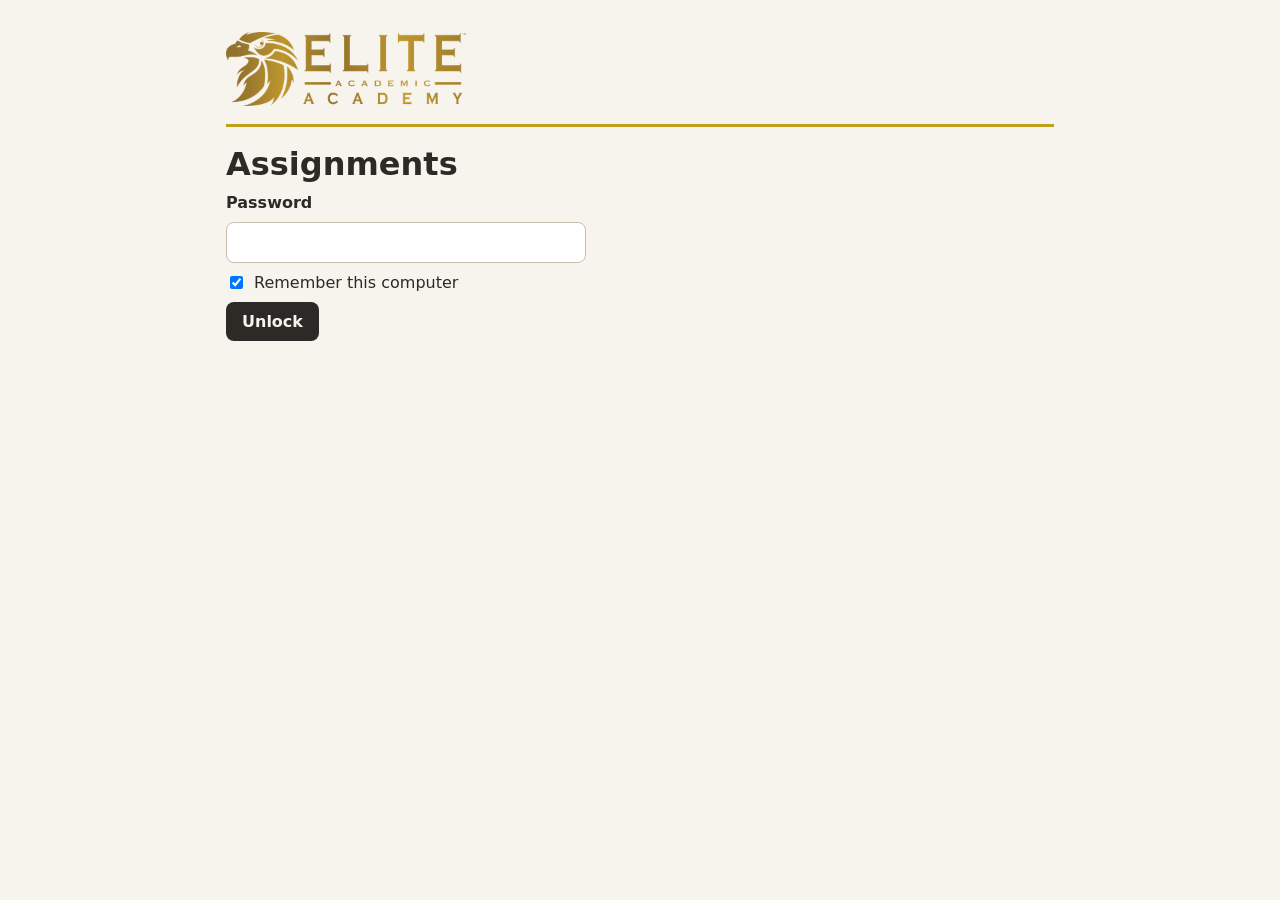
==== commit 1c13b145: "A&P Research and Report titles: use & instead of "and" Co-Authored-By: Claude Opus 5.5 <noreply@anth" ====
--- a/index.html
+++ b/index.html
@@ -58,7 +58,7 @@
       <p id="lockmsg" role="alert"></p>
     </form>
     <div id="content"></div>
-    <script type="application/json" id="locked">{"iv":"o9G6gUsJNmMULj36","ct":"HNXAm41IvP7LAJEC6Y0UD+F70EC3Cj5yMU2vdkIODnU2ANa2SyETDYa+H61xv3LoxXMKuXdWYKJCOpT9OCSYSVeE0xy/[base64]/2GaIgxCXsUzOeDp00UuKvCv27Gptc4bATDZtCeFQE9y4dyImidUM+ngpIpYOBW0tfYnPS91tTkhTuYHXrYiQXvKQCUkbM0I4CaaimpKM4TJ2NzD5riXUENtmrjsy9sQqocDDJOkh7SmyqIaLQ+Uij5FS8U2G3beVGOW8/4l9q6ErIHC8CHb/PTvhMI6qBDUXb9O7xBnW+s+Ne3WTwjLSh3KwZYPQm0YJ7bIn4s4t4N7IszSSy9c9VpKzMsyfvX7zxvzjkeu230GDJ1k8bJstU7ABmvOVTOHIkv6/[base64]/g4/Em94VteEuXH2rZv+lZX/YTKBfKw2q9L1nlYj88X0jRVBS/38lirsAhIoR7Sz7CGjxXnY5LHn3xba3kt2wpfdvmKz49aP0LmZPXZGA6HYqk/mEomk60p6BTtGTHXprZ8GKaU2flRMLmulTyn8rBKl1gtld5H+nkd7ly1Dj3LzlWeX9InoXLxhCAfkTNcRt8FPIMn5fLYo7GQ5K91obi1nAeBOzQUu5DZ7h/dWcTFLQuswB2qOiqd9C6f856vzUMEN5I8yuS7SHN4HVvmPwMxFTaoP2s+HKxwdpBprtZqLjt5MgB/6cNhAl+LeaaI944VCLmZTpiO1c1IGg/JDHnI4/4BZ/omp3JD8C/MO7pq4xjQ2pQaK+xaIFtYZ1M1FceZCuYZhtJq7301NKuTxVmUKuigX3F8KrzuMm+8Zux+0soONSEirZyGJ+pCSiUvvVS4mOHe+V7Dt+j7o9Sb/TRi5b/sGi/gmSzjY4nls/hb2eAjdSaV7HlKPZnnJiA8WqdKE7SFn+xRWgZk4hclmISA19tf9rN2ocXYyh9FjOSOZ1JNVj1ROtcFmKpvOTQFhYIJAz5Vo84bAv0hSOUacvdjwxNbVjDL6LRIghdczZ2ITMOJfBqDNyNy6N9+UgnGbL/iFV5x3WIZ/NwoEDYzDgvRm0G4VRIpHwhd85W0sqXYk2WWzDbk/5KnjFcD7VlwN896hFqsDTZILCqkBj3PBnc6bF65oKWCh2caZbZuJ2nuci/V7JqoxUEY/RIZmxKpbnKcZaIYoNz+cwC9xfEx9Hdfg29ni5isgREkczJgL/d00SWjhLWKPx/KxCdhccG6NZO/i2YU1/eDRw3VrKmEHWcXXq2iZgpSPsQxIA4Igojtm7ZW7q4Fl85f6fSxFXobukFRFNnUUAhsHA5qaVF8Eqrkd5Lh48+PQEy0SlUDEwjMCH7Sd1R9Db3et2eD9BeCte7aPkJqxf4359aBf51gvee98AzlCy4yBZccqJ3GuZ0OWuvvxqT059oeKqaatVL/6mbCaNKoI2FSMkyX+4iiH1DCosjyULvXP+Mevn5FqVC9PhTcZ5Uy0hdKxhb5LzvgVfSomUsQ2R8C1yuftGqtGfcB2GUGK57ADUZeKE3A/Eg5OWAe/n6506G5aJ6HaSW1cXUBghz93Rpz/W1oFyq2U+dhB+SiZizOjBgipSnYppH2KDzPIjAr4VRasi0OiGVzNC+s/Cb7DmbOZR94bJ/1qvt4RhOMZloleKAomUqaE/pA0K9eUoF0q9GzWAkblgFcCFccyBHgY2N8SwBGFP4xpJXSlwxlUTQWt1tC2gk1TABWpHWwidNfIj7hOAcn8gZr8RNMsvq1iKaMgAAIGXeS4tv4ClsnjAWretMm2QTe/poxelb1y9+SeoZ/N3wgJjzj0Fi/v7JeYSJsVrpkOyu5mpAkgm0uMczahMiMc6hheGADunEXABQ3WLNxITfC05xuQGadA/oHLHH59X1E9id7oU533w5xjstF6Sx5nC94yHdJdlffuE4c59Yj5Q7TWm0OrEW4PQ2ZDj8wBa4+Kbrll8IrZVcc5Oi000JsSv/UmwJxMdRaeWIfAqg3wbaqak9y60NRgKRvYDoJ0YGC02LFq/TxQOWv71+FxPVnK9TnfxmiIu5gDaHVaizCwSp/YsX6bIOQi27tuIhg3gZdE8fT5SKLxkvQ1OIzK86m53Ep5I6Rx2DvWaYzBp5dSnSuGL6HK+bHq+8gsMQtJeoVdomBfXVQShX9VZsk2ksgbSYOP+4vYDNVxwAJCAsMFsr98s7HbmUODaIFSVSSp9xrIIqvgiPhNvEWVY6+UAwEdidpCmDmLKzrO7/4YHF5cF+82BpujjapNzrwnW8dIHuoi8gKuUEaMc+PlmHhrFXrvANr28c4vYpC2iJNdVVtaR3SFmNeAU/3vfjHiDwREtZis6le7T0UdNEyxqZpyBkPoC2N0DaGiNg6wIYon9TDgDUYKcrCGkbSCkP3rozGaPVTTHFE0B+7rV93/rAjbhzsSA6xzsxsUlO+eQYGUX4F9EaNTS2vqlqoLEj0K7iahM5pGxxHjskmJw8Li+4rG1aCMe23ro+2oCBe/Gg/xFFEw+5RjjJryz3qKGo4BYesxTgYrwdefY3E++JZH3WdN9wOhRB4dQNhDG/mgHbMzPjR0u4nk1GQoJIMd6bT7NhbdCmLACuTi0H7SPS7UGr3wB4VO8s+NkRzVrPEnRsUt1Zxr1PQ7nf/sItrpusG6WQWfskv9ciWbf971SciA0vdfVGkS9PiBJB/Lf41xd0U5xebMozsmY+NeVwaHlvcUek2R7OKYrhwbgAgtitpV/JJNqG+HQLcnzf5vDgC8cK8Y9YAXDsY3gbIQ4MeHukkkVETslH5JO1nfWLulRoAfI3pgwgBLNcSMv4M9v1fdiwsLiLk/oaMxk8+RY3oaQLRtmikyehov4/l4mykBrDaHh3Kn/d1wvXtTgHgdDLotkR3n+//KNV4z6Hi2Ae5jJcjybYuOZYFWMAwZMAC8IB8a6JT3SVm87JCw+61N24Ghwt1bb1L91IkE+WyJzmYmRoy1VoSFqdj5/rFlP2I7+q8yOGCcKHK0mwentcz2k1QxAw3FMoJt4M+Qe9XXak83rIE1/PnVTFynvwc5UwGtM2RlIniz9nwqg6hj8RzLCpgl33QMHK91uLxBVwbualrOjWfVlKxj2ADnLOVqMsZG59Gx27b652ByZ2nh+bjS/rIxfaaVg010c7IqqEczlmEK1wtKRMSRYCtAiS99keV8YewW6Uzakq7Bs2FYwvQM60VqEQwtg/CgQSkHneERgrnzmTzqBheDRu56urvAvX0j8lwkuEnHLG6Ial4lHoOuUMkqFOf157x0VpWHL7YHkn+slbRH0Dw5VpIvKk0FeUV53vpM36p0lnJHPpMeJJrtvFhB9NPnvLlorgKCCklmzP2sUJATk+N12PT/8PdWbEI1Ud5nVOyv5iT90MCt+9jzns9tIBXuQLeYE4KcXcwmx0EUgl8/Ep18GxffFO9xIF1gqSi3m0xm0G4XjeDuoDxzGYliNgZyJC/8T8C3JybTL02Qq94VstwYe3+NuOoM2o6FfOPuP9zWxt35RCLYUs6A5xinIoT24jBocgdqFP0GyCm9CogtSxSloF8oRndZwT7h4gYjLyry2oRPzB9LZXrShCquJl+628GtAPSPFfHirNP92QGX6vvaXc7d0UNl++19QNAXjf4E/cjUA5mUr+Vc/CjURqzHPn5cgjHL5RLB1V46hxLx/[base64]/dTQbBJ0Kvd4M7qb7MgXSGjEazyKRaUKxk/7l36yIQDt084ZIT8fc0yLlqRTqpw8mbKsZG8wTvQG2sR8bTENwoUEvyMMfgqK/2J8KXbMyC7mHtqbNeWvSkNoHjrHnW1w/XBVMrRlRbP62o8d24GBJ+ztN9CMopXcDct4ycPzUdgiyPi0clgzzEZN58xhFA1MsdVvUmSh5R6aodU3GiUjdv+w89Ciw+t28q8ntM5fig4r2nrfJ5MMYPf0AuxKmwJb7k4Z1TPhopuQ37kkZxvZ+TnpQhS44WRA/sy2CIwbUnN5MbibnIACcVijHnsq3UFzXZ7r+qNEieNl6LsP1KqViSN6maDpf/OpifuX+/Ez8zSLQEv0lcukPWhOnqghoCDCFGHNb8RyNQ8DS78gosLVp/Cck5bCkKMEuMrOlQPpA0VzZmMEFwd7xyiapTmBYqhqr2BDrGjtBXCckuxkDTUajLQx0X89fPyGbWGAaEjgqnDOuEumPIpEbjDK15kfiZDocNyXTzLcw902Lwp2Nfxef4AlMvI1q6YFmBZN2+J/CKNsar2lJBlLg9rQsAVVKl7oM2OxVDXNR2sMFE7w3kFW7DQe4Zcxa10fK/T4LRWStFTS7I7W18sbJTiN+1jy/[base64]/UbKUtDajKaBVULDjP3/NLfvzqJvkW8lEIXp4pj0Whte4eqFEDjl5hijykZ6BSDzOWBxdXNdp0hFQLyqq2id4i4wqHX/yDZplBJoTPrbigK0UiAxhiTI6Nj+FuFF01gGJCKxMLWZVAcs+gPB35iGkjUBHAP3EPd8tOeEgH9jEjDxDM+kT/[base64]/pICOkPKuuSBml8+SI1Nfhh/OFofrIdcxtjiUrJWOm67xlgsRPrBlxXshX9c7xWqQDZ2SRtyyjRmbplH/5RRr+er3M/D6fY6TAIgQV6OetMF63VJq6lhJnyLwbbsmS+WZcE5AqMYLfyOyg04BtXVa0O/c1WF8ZSfYsHyrStyUinTxpzcAAuc1VbOR8SYbAMwyWKEZMCZhDmdzB+JUiUbLZtdzE+y7y6vffDWQJly+f9HJz1MYPOgswi7FDxr1Yy9tvhZmDT7OHu5pvp4FxCOt8DyZwShrBdZRL0BE11Vi8E9mH6LlnJ3Lca5ALuO/kkEcM9IqhfDF5D4sg8/L5bu5JkWoV/3kqvX0bDb9f8689dFb9qvn43+gVMkabVRH06VRtSIynFZMr+IlFY0g9Sz40qPTQChbhPaGhGYrh96PwRFrws2lngYFWVEk3UwIfhq9z1FeiDX16YmjKnRqNtOripRfgnqL+6lN8iJ4roELmjg0qm/HDNtGhs91aou8r8ouvBiB8d6KyBrUuHuB/zf2zFyXfdqE9BcX4jDse7aGm8ej/tVgVumqir6HZgDmM52dikHGlwI45IT2pxQkXma1KMPEYV46i1xriFN896jOuETrEjt9Z5F1gYhjdN1d3x7slF4NXlTQv1olcU8XwTIiaGev/JSpMpaAPIqz70WxLXCJb9rEgLQETUumwcLNUJxrLhv5Fr8THgI9z9Sq+Dvb6gW3qfdBjbnDXky3+KMnPU9pcWMiN+0Vdxxj0ZM/+7IZTnSh1cM+2lGA4eFBuDXr3/Z0KaNiEkj31C/[base64]/FfQr+K8sABjFR5u/OEMu3vc77tiSD3flCln5Altn8iHCpN9WOThvI5VG9pN4JrD9gD/Ns1S3HYFIltigz6hg9W1pT/Kgqt0fvgHd0TqY9Ydw8kIlNASxNDBK5DPvY3QquAecGS8euhnJfj96yQ/B//pkRqau27mqfD6ORvOpRPbhbvepVrG/NRh1auhVP5aLAHRmp8bgVa0O1x9eYzzq6BwIEnaJPli+VaPreSo2wmNTjQHaH4BdawiTOZP5W41ySKgKlm87jKTFGZqg8Cr3oj8KlSeEJYsSLjzXsCWrTyAkVE9kfgv8/i4HaxOJsbkYo0Zkv6LxvLyt43pQo7gXGQRib5v3j5V7v9aOYQtawYff6CD2NWVtvTTpp3wLAUSKxQ10Gfy9nVJw+KCIiiUV+x7kCJ+w4RkO3eGC1+cUVws0Mmuw8CtItRVT4zQ9ka2NIYq+uEjCV/O7/x9aX80x/SuqtNyHzkrdQfPifceOXZDtRjI6o3yZdT1Mk9Mv8wbkQRMnwYIvUN1eq2415EKPgPxfRFqQBRwdROBawRZpI8HeaNaNhJK5HB/[base64]/gdHkDLPYAi4RimXBGlOMAGERheS98MQuf9H8OhymPh+UnW0Ywml0zJ1LEfat8AritLnXUHAUsL/N8uyCmH34TRfqNk6lXEczK6Z0BL0M6tnduzvQUY4BmvVJDvhAkduizaUaRVG68NOJ6bB16ghKiL46+ly/yEkG8BiN7b5y/Vp6RSv1xYfiu/A/DBHKsY3R4eh8M+Qcbyx9bKnLeggCGcXuBvp8HNFoTBxc2A2+ZGhatjkLzyq1513JyuSz/djbONqfe1jPNRQ08Xs7Byg/7nr/bSb3shuYxcJuoSp27d8VLBX+LOP0UB+I2ZOQf4XvqKqVcgdkCCXND2cl8FDUHwJR97bGA9zqp0IrWrsGtc1R5hqxmB9FiKLyGppqUiKVZPAso7PhyL0MuAW82bYYUEwJqOAEpsyPZUMtRLgEPzeFzbr0n/46lse1h0uC/tj5RlAnRp9/NXfqOpn0llU55/5SGGGMKPlSQ+uSdg02IuySDFENlLrEvClN4Qfb+F6fCECKChfBNZvbl8k9+xbxm/[base64]/[base64]/3IF8vMStzshbydaj6aNPk8Mwi8NV8eQ8IfBZ4XiB2ithhL3G6wdva0NF3SR7cpc8VMkHIQLzClqJZpl70/pGyESjLFPpZ/np3HnzPlGNe/uPzTzPJkb/whc9UcknbS236PB9pryC1MadHb5gjfgNgpTDHsixWc5z+0dAJqAj76Zj5UI4jbsB6oIkC4U0t4BHAdjsXdQV+RbZ8wnYeQH300n5o45Hr2FV7JZ+BuBEwpy6PjMQjAU+4nJH7IN8bajSF6C6Kv13q8RsXzcpZPlXfhcT/ztEZkg0480TcyxMt2aImuWnABv1BrfKhhsxbzFGQiv11C4GvO37vZLi40AxTAC9g0A+7+mCpL8TNhkz40kq6gyf01jyPXyor3IOEpPyWxyntD6bqKbQ6JO/l4ZrSiMySnwXpzHDe97nb1kS3m4xQATLy3K84I49Sy2LJw1NJAE3tKoCfVNJIUtg5MnmmDTjlgiT16/kfTZ9H8jTeugfSLxKfO/8bC4dSS2XKh+zoUk7p0yIInL8+d28lsg5MLKw3t05wUh2aFeeMDyO/oA95+ONswSvAS8JBm7/OOflliEH2mCGCnbaPqZJ8aDGGn9w2qpLpiuYFNK9ouRqkN4rsWkQQ5d8h5ZFT9YsY+UyU2oG8I1vUOctywleDCRCpSiIVKMOCLhq+Cto9Mo5Dg0Lr/QolqGdJfaqUXmBrpHeO5SucXm7+ctpijwKleT9VEiuyRbn1jHx4D6z76kmT+qTZlIhs9d5ElggFSen5Hgw7o9qVCxUawNlpD1FehUwExomXAQ7iiP6AmlYxAZRiQzWsGm0i6wGc8zTs5iN1fgHYEj39e8A/0XPgQ8gnMNq5GTqqylZE7UNx9wis9wBs1rxkUaMaUzkokcnvLMxvpwK7NSk2okQoGQUCS8L+wb9mTqcwXpU2bqVd/Jr/qPkoWi3hqAxun6gKthuDZAvGPt0pKDz6BNDElXTGJQzFjxKMOd7q5H7KFN9aLb2wW6Ug/h8R0v2x6Jd1HpBuNet9JRMpC5JkqjDS/CyHU5ltlChQoyAD2rAIgT8+0gpV07qCmjjqH4jV+BsT2EX6hEKfaCwQGi19V2ZVKkBrOGGoYetnwMJcbfHQOp3mrtzUFV3jBvQeCZ2ALaK+lBg8CwmTPNk3XPm69/xvSsOAW1bXl0P7lq98FYxFYyOVu/gjzv5z+wpdJbNPl7h2gF/O1/eNFGYD5Oa74OHb5OnDT1cKAvh6HafzKkrTx0gvMDsoq0tIRc9StT9YYyIrOeQ+sAmVJ6lkcPaffaZRuZbQvO3jcts59PBIgKP1ASXGnOrA8q60e2PVOnJx5rwtqEMW75/tT2Bbms/aAnj0rNyVw+Uk5lhJWq/VI3tZBGmQKoPH2b1GErP9qREk3LoOcpa0FuUZ4IeAeHaKnjl0SYno7AxCQ10uzAMFxMzU9ALYloTgmdTkfiKUP2NCDyBdvQPnR81Qq/QGf0ncmV8Mmr0RQ9hRmjdWRsPHAHUpQ7KZpDHpi9Imqr4Mqmdzh6xKAOxgYYbH8Y3tDeJjtnNI8ThgP/dIWQ9pT8Wf0xEbVLvN3fufO1BXIuCyJgHpf28wmI8o9XHmdMGkltyC3u0g967B29WQYEnbuGqx0Pw9k2/1/[base64]/R7hi9ctUYo+KUucQ6R2YnMKnsh30Jp+kpcdqmeaFoVk6xa6h1Jr//ajjGNd12lmizhzu4pwOBOzS/aFkbUixZew6uN4rR2LDwbQeAkWFCO3j8kJkGOGOKs8vMirERj4q6fsOkv1rHsMFBdzaGFwztJvn8f1qQ0XLBTpMtPKAIZ9WJkrnSh2NimmAbw4U3xZi10yYXDmf8kMURBX93X2FetHousZysliGg0EmrXlWfcEg3kY1L1T/CgpEyGd0nHpDuLRxQ3JQbxHSvk3Xe5zotGySB4NM/RpbBnbQKZGs1Gjc6n9mLkpTvgogmhB1KiOMrDiNhYshFzRrHVNtkOhOEOkO3T0t8H8XGuRtAWCNHdW5F7BKmitg0xt3OhYD5ZwCowe6XJDvL07YuBHB7KAGOIqKlPcdkFAOIJT78lFmhi/[base64]/SZQ08a7DZxbc++8uR6SByKpkBFxwg0GUm0ws1klHSZL7TXAEfKVWBDVbPTCMQkm7suPvtrQ0EVH1KiRPAENj4Zd5xFHfMLVBw8WMzB2L+u88ZVz5I8ZDfERCIcu7U/7yA924rWVbxZwDokPvrZaWbL/NdK5Pz/pjgR9ngMP2n22Jmynf4ErE/HFExKnUHKg/ErLl4vo45jTsr+VuBHxaUiebDmL5P2tc7yAjvRqB2h51e7FXqlcJm4MAsD6Vt00Rng4/3pgS8yxl9MPNyr9aMdDInSsrCwxLe8r9flEHeoRU8pgQ4YwfZIPyJvGCNmHygZRasOKasnWNNqL75wI49JMnKk8JoeYX3cf6iYHDZVg2+8XO5HaURRF2K9MShOw0EMgVLkI+kIjB24o2xLtWymSvVqvp9hQBTS8pvizLQNIF3r3JFMeJqSSZZa0CAEpDDyD/DgXKgCjJfUutmAm7VSPPSdNpEJuHn7jkRjONlTDYxHjdpBnpBQh2o/xuaWndxR1sMX0/qqO8+RTVhT9YJT3of2Io8Ut7RsOnx3Xib4V1UpKx+bbh1zt+yjKBwqjo4qp/UZrppLq6MXWdwWqhqwfAOgsqfoQG1wmh3xvrd2fkYF8ToyeoQ9IeKBZ3lBx68nAZ7xtRLmX5y853+NBonwdwfWa3HfiE3ai43r6C7ZjxRyF3PfV+LN5lzkw2DmLZhphLz90mHaMgeQzs+J36yBO/wU6roX3jjoMpkRvw3jyuUVxNgU/DxW3RrA3oem1KC5gwBISYQuzWYG3wfYXGrxaNsyl+keRmCyHTZlNHEmV2jIajgM4thYAwvhgpu/zApY0/eKWfV+crzmVTBhgVx1bRg6U8kaN50F0yUGq+m1HTybc8C8k1astL1Gz1U8YqLXz8M2WEAlhVkY6lbOdPdgNyjYFgJJ5TQKjhE1WvIEJwgzg78zGANCrZfmIKQEZnFHSgj2bPQFPytsZtiPe/v4Y8liUlVzrUbq5/3dSVPN7Ny3Yi28ybWaxiGkv1wbI3qqQk8hXXZ73w/3KF2u33B6mo1w+88UuFaaxpzo0OgpaMXFj2OlUcoFS6ABFPrWQO5Lzwi0txDiwTXLG6fImf7qkgnkVMYWXaIREnAk09S5k2igr4qYpusqGY0LRNxedaRTxC0uTbI/X+TkQuhGp9ehkzKHO6V5w57xtkT98HEaqYE0OEbMnI89DXeVrnz1ltaucvocSYyA88nQD+K3ts9pNVgEXAfQGBFOzpW6wuBf3PpJEaVauc8LkGucClx1chtVsdg0A/W4i5m3bE3LKZMy86J7uAa+dPX2y6ba4ptyLT+yFbDzLJDw7i9UyT0nDfA7jKWJ76BxzUqGgk/1edkxFHUOG+tNVPws/FQZyP8Gi/o0OWB45NqB11FkVbIKqsmaqHmVXkx8j1ePqCPhbYIrwldn8XzucglcOGEJg3C4pgjqq8iAvnhnP3Z5THacuW69yEB4Ig9ODW57S83SNkebynNWy2xqybWUUN+YF2HqoOWbTLrIljtFzOzQNUptkwSQRx6cfqyxR7UaSOZsdRinyl3TQeIS/[base64]/[base64]/HhszgWvrd520bUbsmGEYFNld4ZT6//ML5R8YQIIFyFGaJCivyBzhtxnN6GVVP22ukr0/EGO8xWVL1hLRFEk/JQ4HLkj0JJGDMug6k3l/0JHYKUzngtts3w6EHlmsc62I5asQ8Vp1YcxlisgrWXftwucwaZeDkRNJnVFOBO7cJti7hXD34a3MVlXnOI9BpwrwfsTAk04ZGAE8wFQICtUBwSdkAvGcAwOyhNsks6miwOVRH36Cpbq+kk/[base64]/[base64]/hC5Z3rCeVZrdIaVjVEUN9Vwy/667w/+4Ed6+CU4ld7JTDshZYgHqewh+ARurHOv1sokYoVXVbwxlq687jvv+kpW6xfxEooimY6NLYPK3JN+T63V7LyUax6wDX0cE368wvIl3Enmm9068xS63zUaMJT3SPwC+R6HihRyG/hj9gbkE3LKcpKUUCeY9wycZwrVc06sYhvhXfYPI1WvJS067IswPBEuz5bo0CVnv5uVpsZDd/hchFVYQXG20T9C1Y16Q12vmDIhax63kCBlL/NvBT3xeMRssJxUppnRKkNsLDeEOwgjsDe3kLmHwtH6PTyR4t1EFzqNe7m+097pY09wKD1w5CicLdSw2WNqpplQjut9HRRQCb+mreFW48hoUrwyNKkq0XRH/MbfEJGH8JSUaKsYG/L+GZawhrpYFlQRLZ38RLpdCk+xKyme/BRcicOFGSSJLw8YoAdUQJDnPkiJJzvcf6u2BHR0L6LqRiMmqaSIBdOIcKCQM7PWBLI6ceKra53DAt/gIFMEk140e9hv481DBTsI1prmjEZhVcZ3kfF7frPWsLnh/hie58shF+kJDoMkVmEBR5CGRSs66qFJ03MEvrFzOtDaUmv38AT1Sq2YaNmlF2i/G8S3ceIdcgPho/GicmPbmCFCi8tx7ASxNTTRsvqNBjADAKBqtzVVrPQViwqzKfbMTkAFIgYsbKlq4tDH+2W36ycdvjyChDfyWg7qVZqooANjnif5brGU4Z6SnX/LfnF40ciL0YBPOZH0X1u6aHp4ryBlXNSY0jTfSkj2mQM2mZdUartofibQmmShf5DQrkUvS0VPAwM9/L+7Ir7QFUBfV+G1hSe1jAa5JaxZcXjtAM7Ky6sl4E2ePDTtiU6HmwU6Ir393A5VHtZ0Jf6PedTWHZsaxFRhL8z5JE6rttkK3SA/aM+KjOqPQbijojsdlq4ucorbqVN0ThqB01Q/tp4dYYYK9dEdy8IJfNK8JOWHJeUk8iqFjHfasgS5ivhmHJW8VJ0tbQL3xQYnfRqrsE0O4ZM558mtEG9aWvYxO4Iglkh9JB9N2lvBdKAL98MQm5Ll8qpOT9Rfgyj02b54p5ZdvCjtZi+NLFS7B57zlbyN2JIH/xmV+OPR2GNcpO/hm2sEtPnK6gMQwQ/[base64]/q84s1MnjKrh+XT5jmHaoR6Pa0q0L9cXJr4/vBXsj6rC5E8oBVf3IYY08rWDO8lrAdzqBSwWsaTPW7f3I/m+7N3PBYoUN/fnxgBD5Apb5dRKDZoXqZ0oV523Nl/VocaXclsSS58LXzc/SlcztWWM8VIkVh2OMJm23nk3FN8pDqPrCm+93qffr9Tj9I8A6suJpzA93sD9BTrS9vKbk+v0vBwvjz8TKqIJkeQrB/GIxPBHo/DnkzhGqyxhyTYqRb/[base64]/+0AKcrTZeF7T86lY5gsIgACnEDawjn6SP6AEh38RwaxUq7C99pm3ygGFe0t1VgFdocvdfOHbnepgxaiLAsuhAYFMc7n2mnmNzQ9/KtZ5OJjRsd6NM7EgAK7EmCpkNaoW45wdtvEO9vbzZx2uPz0YBg5vbcahsnoRbfw+zH92kqGKfhDUPLDvD2nUxkAs/9PpXcPOuz6QmItBM07LVU8jEWkZhPFykadU6CFWXKiKTV4rnkr5Da1mwyvX3qR9XggzFn2/M+VPeafqZpTODAC1DUqQlgLorfLrs2iF0R+isgR7NXDH59Oloe+wSH9zi0TJFYrMckn0KDhwnSFgDkG7rBmqjpxRKQ6t+ulDFcpYexiaCm0QppF41P/bp9q6T/Di2fETMv0ZiMdR9Moeg4CIXb/lV21mWsl/k1Oku0TtMMNzsHgQ538Ofjf54wYH3wKm/ug1SO6/iAQkYw89NibG201mufwEh143QYv4mWXTshhipU/04eaen6MVGVHH9f5YrX5EAanSBX3gieE8VVaiJhI4CLhkx/yZuIamwTMx2LvvG4Bkx1U+Dk/+Y6HHdzLBJnPc1LuBqErI9ypQtDYlfzSB/I60WSo7yxamS9OM7nGXzOcufQk6zy0WEpopUoJXT7psYDHeDWHOvXUhFbk1sGn/3w3yX0qCDNCMHR7w8z/p9TVqLqtAEoV+oVYnybSufSh9A4G4mezEvyPHgN+f18aP/XHatV+JunPyfAms9XWWCmLwUC2P02rBUzEZCILslFAW8GjDx4zH1Eb3I9kan/KM9dCUw14403Fvl+uvf5LsyCzxATc0TgkST/kAZE2ue9+Mtlgdf8553M1b9+YDBu9E+7ovwUpogxg/J3Q/Bz5S0gRyItVXAEgy7zc9tTFwMWJOiEWC2GrOzF9MvHOPQGWJa/OR1uq/F0gBpkwccccWa9q2D+hLOqIvV/1qqVAHyDjzfh3vw+kWmkaUPVtPvETLZluo6o77bQwgNpRspyA1DgWuUA4hpTZUe0uv9ufqJnQGS4Lzn4u4cR8ig+PbOng1JtuA7JUHeyODP5EB/RS1CvOZwaraaq0yuf+8R735xZjPgFuODsi/Y/139Vm7tEuPdK97jxhA87eJZbzBTCj18KhTa6oJsi9mpKvpeMkfTaY8NvjF/E4I3yh4QGX7M+yzBeSMeieJEUrowzaediO4JSylq8Z/[base64]/m3OJhYsDvA8GhE6o9m5sCWgLz7Duz+fcQbbTkbSYL0xnnE2M19pChD91sIHFXvp1bK08AtVicxuMklIgKx+m/odQv905LQJ0CGlxoxsOOl/CNGtD0fbT88v4bB5AWa3n+dNoGe91BhfH1SpSsua7Go8bYmdmQ/QpwcoESxYvqtv5m9ysUfe5LqK2n7l7qvTDvLLE4Z3SbPKhgXWHSrChoLdE70EQJpDUBPWaOnDkXL5sc8osN2uohHRiTN9m6SuQOwmnSE2v7uBHlows9jcZsjd+Gfe4RLTfMJ+Ymmoyx4piXmc5PtfhgCi9n/yQEQVm7Q3rJdUzVrEy2E+p5eUcnXxYukfXv04D71L44/mvtQ7mfZ39ikKhNbAvKFWyFiuSds79aLz+w/mEqoYe5BA3KqEMCTTOyjh7VKNirx4SkI/AGOs7ZwfptLAjJgMQoKmPu/ccePFkpLyNjjawUiO12h/84lKTHKS4o+wqYFzQzFRIf7Z9XqL9paODEUQpKEkLr0fHKkjvyRW1cZM7TPJGg+SJqUE5mmJtKDfuhhce+9PnqHwSo2/Ad2jpDRm5AW1ddhASFA908NIRq6w6BiMv1oK1z082b9aJvv55lR5/N9sjgaSSgg9/DQOr9tQ+sC9rQhQbMKZrrE/rybsSZA4y8NjNqyyNXQ/ERewT7w9TAi05j4QH1UIcP6KaNNaReo2+MTVy9KHpsM7yBUOqHlR8OexE+x6i4idj+MkPrnAkIJ8XMtdowYYqIQDZtxviX4xxxQ+wnpzQiawsbevrz+EQLp6TQ7SgY8yqK+4xxtT8y580yYFeZtfQsAHgym2qYTrXt+uaPZG/9sLiAMdRhCcf46NO0h9lyMK2r2lj1pZSCX4jAN9zRmSEi7HLTE0FwzVgi4HrJLV557kijpF5ty1qrbVXsMUyJ31fF5gpneCtmXqJ3MiIWokRgGQm9u75FdEruR/1GHTl6oi30jpomQ/c56k5JSVqamiSxNOc/0u1eUzSZmJV9p7SzsyDqmVOwn/QMYwKP2bk906tlHKHOEqc5W2aiXTkMqSPF0PtnUTM8n7B/O6v4Qq8myzOnrLjXuSADUwjt+uggtlqn9fus7voMsu5UosEVJ/u0hguytI02enBtsB1q/G8v87xWNGrhBhkN2NCBwUKv6S8h+sH/h7XMJXZeXp+MGIMM1x3PkAw/JZg0ZnW8g+DQ+3wbyLvsixgddZ+kx0syTTQQJ0wjDNCX8E0MjN/MFfpBd3jpWV8D5sLxg+PF83Jd78v1zXx6xvnf94HmyTxS8g0m0iIfq6AKi/8oeI/P6fSlKFvUKKy/kvLFasgns4AtdqHk/z94FkWJ88Ip4BfedIvHpDaUKfgTq6QAjgZIaCrn1OKdyAyu7KuPDNzCOx3JH/I2GVe4LeeJ/[base64]/2pInRX2lxD4YlQjHiCZ4Maqx6mjQuxQSNot0pFm1tLUmjb4jbP6Ta6zCQHTTPARzoaWlket4iiC55jmvBPrk/[base64]/ZutgICcKB3gA1UmAWOkxP2DaWvoLZjfWHq7BvShjOr5bmA2JzE2uY2dcpK32uZfFqOsVjBnL9h7LfRykaCzg1DgmJZNB9a3k/mreEMhfJD/cnLlPFXhQcU5UNLCySz7qby6Cxnymv6FcVUhSrbeenn2LcLFv+bo87bW7UoJ0+f8ju2+qk5zTRDIthEU5g30gl0pqZUNO1dWPd7VZzwjybLSLF8aAFJYmkJ0xyCAHK7uNvAaANORL/[base64]/4fXY/v6rjf0DukY7zAbNNDPuU61XbNZrc5d034BUsWfovzaG3zkCqOX4lU86LKIcs0H11yHXYVlAn7dZ3B9Uu7J1VBMe8Dm5meTGFbwiS08zac1FiKX5rL5qeb/pTBz/ZBDb0meIen5YpdHFuZxsAMhD72QMcVWMSlEleIEGscKBYz/DOmFrJWeo1/0aNqv6EmSwBjdqOWsb8w2MCHQ+Ea0iyKWJgCBrFT7UGJ0cx3sj7+21JGjv90ZHy8Y/RrbC3LqDA49ZHQB0vGVTmeCC8us8YRJWYPzX1yfk9qO9hSVd/j3VdaSGooDmUj9/HD9YZjha6m7IbL07mmRH0/FO6QS6YTC+NCoox0Igme6wGgE8oPTuenMrcxHr82Ch+NXIqEx/uVMme+m7dhQ+BEcjaYcHFlZbpBQma9EVmg0fqb2lQGnhnAk99dDDAFh6EPbI7jeuR+LEcv/WNH5f7DaYo2Zt2SqTuMLwh7Wgq7/zXB8DrlmCJjberLUfJ7lvYplBLFZBVoUVM3FjvVIQR7BdCEBQibRfTlOtyKBt034gbE8KF1dzJUiaD5PlqJCwxUvKz1HFGlx/iJinOERZ46pU63Atj7HcLM3PKyHCuc5//zEZQilgU/[base64]/fRHijwDeqgEFmoNrvYiw8oVvEK78SDdGj4i9mv9jHVZZ0pqHN11a9Fh3GmJ0vDA2cgBLU3jXuPsEQyTFjXtOGCz5to+uGeSm0+wYoyW2p+AzkswdK8/Q8RC3uc4/BrA3rSAuX1Wbea+6FYkOXggNbrMArTSq2d5W2OIue8ap3iGLDqMjjAos4KiHY7DsX7ihUEWBR0JZ1s5CzpcvnUNryWELDMd/1oFsORaB/aYwa5j42YHf8K9OJBaEpqot0SEnZNuLq73aGGMJDi/DWPwToo7+jLzpVz/3veQ57YCMV8yfpamhHINRWIRrNO1k8cn1nhK/YcdPEAwpCSduS82YTp5gc5OtzRND5IDon1ghFm9jn+e3dRop5+LbbE3a2yrdpU64H22VZSl3Jk4ob7lrBXdnmCJWtm2qaU84n00r/4S1gwgeTO9z1gFpnh18pspAhsyTxF7V6h7VwLDb287aK4KKGnMX7fhhKnJbAV2Q1WPDt6tYBcdavP0pEBgpMmEsSueeURUayUNx22yP5cxQsRuAtqlU8QX2hlNX/tMJdlVY+MNB5pHhge7oEqsGHnAqdQGwM1l+5XE1dHqTHVz6caE2+s2T9FZ2vO8ozZE5n6WjEIAD/W3zAaNuhZ0kz0YJNyayIYs1nlqnpfoQDpu/1R00UhAPeZPf8jw61xNrKiajohG4VGmUmHUi9dt47JbIRw5DER5CISjqWrXKMitg5QIja3hH+n9xN6QZpfBBGG5OAyhwpZl6m0aFENBkJ8kuh/4h7IOGxSrNlr654jU96FR4I4WTIBIK178KuE/jr51iNbidy5szlLni93OPDUYBDkNEisFjAcdADHSh+tPkovpWDCa6G719lKpcPq8GhLDmf6/AJnETUCpYylKg1qPnbjiVXGLfOFCEtDVK4MRzgNi6l4QOsBTQ1X3Ehz7voxrGuXR2zV6c0qpTLvTSkibyrf4lGy+Re1mevwNK1g2YCuD8xqLN0TXmsej5t9sLn5FC50fVj8LaIkUwfv3GwMdpY3g6mN63M7/[base64]/f6wW/hUJm3VTvcfqoABdJPKKI5ZuO+VIBxoRAxXPMDx3/bhLbSmy3eMzMV225VCzHUgVLn2Xmvns0aJ80uKev+sZB/9+X8/sFJT5LSP0oRYKqnqOiWdxw31kmuWnHyOkdNT9gMKTxD4DCtcMBxWOo63DsBmpm59QfuFUNeAlBPJogERoMQ9EquAG5StkYSKAybWn3Ie5KB0xvoopvzP5ZSyicggDurkVpNGZSrJ9tMyiJMiifSVsFYQY592WEuBZDrDAzC1sWp7BN4AteR//GsdjWT/4XmCxf6kFBseJrwWp6sx6jhIz7s7CqSHIk+sFAuqPruoNu7G8ghHS4m3mQQGDQUqfF1Rf7f9pnXSxrsEmlSHdi5f4VBy6U6H0mv2dAa9H3zCYHBuaa86B3B3/DuGT5YlJUbbKB8OKH51FDVuvY4LAybqeFAsYVzloSRr4qchY69K2JwblGWOV9yOkDYQjTOw6CYFPf0DRBmOXNzjr5jCXd6rKyRUiFNMMiVBKbwwXZ0O9J7ytzK31E4UdUd/R9rMvsunvU9LKCo50Q8HaehM4gDYS3SMCVnHijkMb6847S2r0dl4AOK8/TvgYqAAlq9tXNRjZP9SkKCNbX0wtLUKyb2w8k+/8DYZSkjEIFHNSWqssJeXsn9mcTHaCnI8wYM9iy+wX6ATtaVQeXkUoVynt9JmUyRxP+lCR2cQoOpdRPj7RuDL9ddSmJ1H4b6uZSzg3e28+c+rDsl2zfjDze4yWei7Wxd1Eq7soqwzVg7q1zHFNAm99F318Yc+pNPovMcutaZ/ByGLExKudY205Lz2eS4eTOxwT4uh3WzIVid7tWQaMclgW6ZK2jZW7oJfo95Z/O2YELtTqlGHWPvKrpd5s2CLZRTlYt70zbf628sux13vexIqYBnWPTUWAAF9Jflc1D+mmzMoFreiDOaAtQM/+5rwvJd2X9p+AU6f4Fwz5VCk9ULKgWfYlUcPkGnNRGjvK9OXGtH58OARuVqwSTty64GolRUNEyKDSjHo8ITHHYJ3vebrtN5dHSDh1/14sEMvQ2FGZx0p/47JIY5WdVD778WDDk7ehdrblRwwaVeAiQefoco1rgmZWl2nJTfz1fUYlf733UofPcEaOP5/eVJfKj5K4zcFDeLRLy/L7MPE4/kygAEH8RUEimDXUAQN+upwTYIxr4I4Lr+id8xijJ88tsWaCzA/KvzexN6HFOB7374DQCT6+ZCpMNHJFNAmb49AhXCjU8VlL+/b1xAtDo7AXqMhTnmbOoKxkRIhV2l9a+N+5WdYu84ma3ZsBANJwEJKmTyMs5fSvM6CGOa4Yyrhrgx5A3UwI8RzJOkAwUk9xWAt4sMzdPef4Gw8HNELvZ6XQeqX210qWCdUIycJBIaD7ZP9/pcv2Bkf+Vkqxlb/3LGHe9dQF+BEdhhz5/YLi0T7eSpQFpsXvEMCpGdQhyik4gjQpfw5m0uFTeyl7cHaHB+IuqwCO+okOkMeozl9wEVEqpgvOyLv6V3R435c9hqBOWN5g7STB2RTFGA3Qb03ZGfHQgz5myqDHXrY+F086OSgaJJi3khg3ud8Ag6rByeTzkwqIbSK8K5pcI44MGIA88Uur3F40X//BG+Yzt3mkfiBTQq/1qJxw5hLjtPI9BXKqTDXPSr++G7zK+RVPD+UEBeRs5DijhHsyBrjq//EEHJt6FooxRVqNh0JGENM4uVlO8ejfafIEBwCsyN1BzQt9c4796DdmHVBAtLgB4rTMglOpKY0PFLH2yNbhVIEcTvmNifrIpyHEpUk3PU6KeF/IVYZR0Rx8gw3zxIMk0Y0vZG2sOsqpN6j49nrOXThdcxkxul2q4hkCh0OCp+lNi6+spomfaLymF+EqxoKZKfrJLUWv4wsDKCpCCEfSuPXgofn0cGChhmQCVAue5IKfVLM+/slEidQCiRWyYilaEu+oKy0Hv5KpaYD6VAT08bOB6EOBMeHQ6WrhBmUEobPUl/wmdeSkqwze61rv11v5/+xHUiODGXmtutMWA7+r0AYCD3Zj7FSUvtUGqfrCfOa7GEx94YUbCdarN5KvLeLbX1HntcqjDH6ok0TbINiDpH+6OI7Fj+s+ISfERt0yrMre/ey/2qBTUoMzEA4g5UwClF83UqnGxxOT/4dohn7IvtqiMMr2x2p/BPkEvdvMHX2nDXjgUWbaM0rKTmsBhQmiSSpAMKZu012a6q0zguq9wUrArHJ56HK/6bwxJUW4knKBuKmeV1g2bwDvOppM76D3DHHwOhzsaIMP2Wk=","salt":"eaa-assignments-index-v1","rounds":250000}</script>
+    <script type="application/json" id="locked">{"iv":"TzAlc6BfZMPE5vLw","ct":"W8YOXaGZU6/C7Qir8HVyDUIhWDobJlO6j7GQlQqCAyklQhoR2AKksAR1cWTJCyuzJz5LGD5ROBwoJf/9vcbtsDo3jM7HVzeFLikC0ATKxeCrPivjGdIKK2WhDIYjA774RnODT7gCK3UQDcv0cp2jYfNeWtoaYdgOHXByGnL369G76GEafc7ofMg8EHDbUjdn8b51139hF7EmREBJ0om47PiLuol0ggW9QEbSIJgOUwZERflHDIEYQFqFAsT4jJu9tzSDIaHF/+efIvoyPD0i8j7yMrPSlHQ/7ZquFW76+/kxApj5CSVUzA1pIhCGE176lKodnK+e00/Hg4qcgd9EgGLdmyQryZl2nW2gZkmzAmzeeGLEM3DYIAbnvFPv8IQP2Z/r6jJNEqoG37hrJMGY3d6Ygi9Uys7Bz1aqqproi9+eLZdBgTrBcc44THLDkHW59RcqPY2LIsAZVDDRuvBWObN7eH3ZTUHIaCeAUR0Cbj9wN71lEAGoBWaX6DECLe5if6TV51BXaKS9l6MdnpKttqN4F+/cyD+DPANW/Mpki6NTl86/STs6Qwir8ZUi/vI0ZwAOwa8TQ9Ryj+ROXJdSgrmdxfbjOT1g1g/mFdlhAvRtqfaPVjjZpmMIImktNHoccJXDX699P0kdcxtnbhKDqtDfzNxzEQFVwWBus8LscBF9TcFwLUf+b28CMPTu/KmHZoF/MvQySTlXZ+EddDdNELAOG4suB2TILcaZ6ExexPOX2raPNbPFNUkgtdUIz5DvKBfuS7w6KVNnGPdDyvf56EJcvfHbwXwh6DX/w6P3oVnIF01tjPTfUAqBkBhcErgammOzKTtpKfwOsK//49CHZm+J2UPmxqj0KW6qYjlbgbYmI1XcxQRQOK+g1QLUmD2Bd7W6xYa1mSxzitCQKbFk6I9Yh/F0z7BK01vY3rmzb6N44wgGAbDtvghhkaOPYlxKYQQxnxqnoAOSoBjc4TnIB/tTNhpu+ATGzFra1xW7ty1niek3VytEC4CpCAhQe3pO+a/Gy323GD1oHjm9wI8jGaJ2PRgTpIlI31+hRCIs6OaoSXcTdBJQUceCia2MR2I25s4Od2CYtWwv5vxr88somgzsLaSBmpfMqaKjD6GfL/DVVa6+M4UuwaDYKKvCRYO1nyxyWe2OEGW/rHU2KErOxhB0fCHsudcOwij2JXeIRpjsxa72fkTvSC/GI6awX3CdK3amykux+LOtk6OZ9CziVtDdPq+mNTYSIdYLUREq2iu0ZaC9/KTMAYlg3751lx7ncsKsOB7v+iMLLTFZQ0kBb3nxA60QHd0Gze5AjXUGNxPyF1vKz/5T4C70+k3sRo1/PCRKEJDOgGxEUaMuTai05908AMenCxIDhW4RoC+tpxzXJ/USsNz8Q+AywYLoqlowpihKQk4zdqn2Z2fsLiN+Td92SrqYy+RLMx2gftcRMqrsa3hBhVB6UWyoVxNm3k/wQzlOtKlAAtuCPZXsAfYAZjYejjUsULEQZKkbaGluh8/faL3xGJ+51Rpcqv6MrMw0PwCHjGu7oGsCq038NzJdOpex3Xq2/1Qq3ACRHe2/SzijMBqTw4PM5Q3LGrbePJbGWWQTwoNOqlok2qmU6U3zQmLFNeuzVlaP2mHeh2YS1k/YS+ZYUdQ+L0ExQ0nErHJq6ETv+UrCTDrwhoMHHBJtprut77w1JOk1JwC01PQGuyerYnXwnRZTonz78tXdJxy4cAuaWb3pMIp+zvOz8uaZOzRy/rqJsoiiGT11LJ72vxw9AT/jj59Qg5wlvs54kq7k/csFYHnbpr5yXa/PqN7td+T+wSLolGD/ECyaNCrlLUGJeR5szq7KPTMp/C12Qrabn4+UVW01NAUEYa/xO65z2W3AqxFRKc82RIAduPn68LbfDPvdhp7hKVtYLFghJGbJmYwmdRZ6VH06cbEp4mpOVdxJ9yuMdnr0PUbBq3IT4OlQLrhnPkX9gx7Elm02CU26zaNL6hy0tyeIDE9600R/Uwn4x17BcL9b6Ew5RTXo91d4tXnA5xDRNeHogqj2fPAuX1Tya5tDIvKjfK1AiygAiTM2K8k2RF2cErUGk2SCBTu1XipmIXh8R0yKUOX1O+HaY580nQl/hP/Nu/5CqbHjVKYmicqaSn24Jfnah1KukN8Nb4XSp4mhKMmw/iozJkjmI4xq2cYmuV8W8ak5JBoRiVdBR7hPLK/Ryy+8j5FlJsmSFemqc+XbU1l+YoZSidZvDyT92MgaemEY9bumB/w7232LRR3yAw/oO15Xhju6v3qRbPRZDY6c43lezxVY91H16Iys1+LxJnsGPORnH3G5lgyHjniqru2fuz1T4N/8DEIPF1hRv9TaNHIzJmAUy7zfi7Pq73jweWWrCNg9/2E+bb8gVOK41cV5NQ45FrSjqvrDj3AMulduwm67Rbk9BMv+MLRC1Vsbms/eyqut5zztvbEi20OM11xsaTCtw6PeRlFBR2lOdRvpWGtue7hdInbjemyOosxvlMvpwhn/1oldcv+QQ7cVtPRuocr2AnZ1tUVR4nfEHq5+rkHe6M0kAVPiHqfzCyH2lmEODWn96Fqk/WQ+SCyF9o55DZw6MlBRUCOfzKzJW9qHt8tTHxWOlYy2mxXJUMr8y5X+L5b4niWIRkWgTp3P65vHGGBG4iEwCyRHCHV0c6YtqnyXAUdcLFIQSOA8/bP4GI+AX0R+u02UtyZHks8wK/JFQ88KDsZLqAnLO9OU4dlASl509p7q4EFxyPC/M+6F7h5yACxARDoWIoekKY4LqdjWsrC0nfjOFjsK4/p/P1sg1FG+69G5JGp9ifbACo0kcJhNcUpWQMuYKzQjHk0lpRRl1zvyY/nY2tnoYhs4y9a20D8wl5xOqBZYyP8+zXVI+zBJD+OxYGp577kz6X9BkgshhJUAhzuIcu2BAxSGQlsqhACj7cO23DfrG5qfj8SzP1uyAfZ+R7cuoapTDWKvq/hy2n0uHRxHS64uJl0IUWGkn7YwBXRADfJnqF9MBeDhHWZi91L1X3WswjFABSKf1e+vNEEnJzZc/D2gjUKQVAGVj2mlcr7ADJI8yWgxNndo8F7adFpLWGTb/CL/QcGwBM/IQdO/[base64]/GYX8VVV5cNGINuyPwJruEt0czIULiCSNal8eotcLDuagu6uiyZbpeHviZU+6lh9ovagNjV47vLmUCR8BvNdSRHhUN+dnR5Cw2ByOqQ0Kkel6A3NVG3hNNvzOLgTCfVEYP7Y2glAGNzrjkB/Jc7OjlhENICFXRxjY4VxVAv3lINX86ayGEDZh5pKeFdnx0BQfLoBe5uX+44JgtTeMG7yv+BTA0VcQrOZ7fdtUF/vFwfM4XKIKz9SV6aRLO/ml77KfYh6hsMwtKwIxNCAIVk+Vq+A9wBfMcVnxaazJwhkXDBMMYCD6i4ALUL/CmUCkXzKOpoDHuKzSAYfCseDeasAJ6KfPC8JILrM7KVyRppI5N5GM73+GV4J4eclUfhSbqmZ8z3H+B/QnE1ovllNLxg38BL+Dc6hnNR/oMs1A7qN7pLdB0ue/4cheJWDdJhtwmY9kvaciX1dVxi2mzxtUzDzCV6yLJUf338ww7y00UWm1DDjsC/FLNOAyHsRS0kbeAwut9jQHMFo4ES1nQaSc2eH7uE8j/hsVXoDpKLTq6ttGjBZy7cFwBSxFmEzcOUbqWy6qIslSAMAJWhHoRyuFtE93gTcG3+DvTMAe6iIQrO8bvWtB62cKn3H2ZvMSnTgXznn8eqk7u6846TMAfoJyTMe28DUZWP2tbUAtRJLwKA2luZP/l2TaO1+2qIWMGhZ5iLvdRHDP9EZRcMlim88sMd8RKgA5e/ImPExfwKkDlFB0UUTuNVKGvozreBuwpFiLqPN+BCN0ikjCLPO9o3x+HSd12p77PvLG+0bA6d2dZT2PGWsahzCkHixr0jJfFQIn7NMz0EdKL6Ca6w0JXMEBjDloOpehBKYJWNolVtq4DbiNsYwf0hsBzLTFMUKy59XMGnUek+dr1VWoS/YRRrDbrte0ICYbCGCiiSOhEREEBMLaqk1szaDTJ/PUIOvBp7uhblnycLSDnF86nuDGG8bL8c8OmhwNB16c+hUfItUGv3zNLG8zeONO24nB6DEhHTaa5FXC8XJAD6Qb+lY3jCTw4L5h/SRem1AmyKGHuMhof+3LUQQ8lumohUD9fkiKSPObIxTP6phacI4DkJrR56BUZ7JfWpgMNMl+uBy1XyKog0CVNwbbI8HqZRs1FvPSs85n41W6TiZNHPI/WZtEawfn0ClFkZVZNcm/7q1QBm3PneTDsx/OFCU4bkwtdjArh7JGTksZmv6XTs7OjSBDJmZNuyTpnzceG/8XNZB4k/di25UGfnvYGJosaW9EdFs1biJbpTXNTH17LXnAHCbNxmL1s6J9QIx1bGyEgzCK+4l5GldErNiQPaF+wGEempmJYmw//q37v5JTedZ2OdpxIpbfMTZNoMZhlRl3gqkG0ngwaCcw3IrZQBZwbwY5tSBWHS52LJYju0M5YmWGrE9GGv5mVLNy2CNMxqGZTeHmm32nUEj7ckpXlILi4c0SAnJNvu+bCo/mdqvin+ukJ3lO5fGCcDk92SMeGpHKvbD526TvtOXqHM3ow+dmcXp2xJo/5KhubOmKeLSMnof2g8tHZr2Y75vBOo2xpmcXVdR1tS86Th4w3ar7eFGVRDGI8ZS3Nn/NBcB97Td2/inyYs08FEiizKuBorlaXdAfIZtbqNrecQc6TgTNq3eNThZn/6ydeucJycnGFAkaI7Pu7FfiYcNFQ90Af2cRPJTrZI2XYoLw7+op0XZ/Uz7Oxw6zTrBF9nB3qPs0Te2E8iqNza0QaiKTJp7ydLh2aU0ywxEh9fr7DZYIC87mwS6E+ZnItZKqEiCL8NrdVHUjmEAh2ZjLzngoRGWBujsgae6XtPOi1DLmimT/PIWKEIrFRLApLc2M3PPKmzxsHk3FcNFARCAr+docbS7fUO4bif7L/kTMpdiL4supaZ4bXtB/2/Soq+J163EbPg/KMKW4xEl+9d8sF/S+0MwWp3tJibQVeeMwWW1jaY+2n2FdbvJZJFl6yQIQai8t0AG5nciOTDZl0r9si+/vu7UvoLh7x/3g9uF9xgBkU1WdZFfeUXwSV6jBhyifRo2+GUmaVbGP6NOABFlhxp/gRPzdmE+UHhmOFxGrc9Q6JGXJZban8KgItj1LTpvjZiKIl/orrqep3jmHB/GyFbk7oIG1kP+xvTGwBc7CAJ0th1kLlZ7v8EP6YXMyd6IP1H9ePt+ak4Ckv9xDyCPBDYLudk3iV45rikz29aifaRIRQIAPjIysYJCmvDkM5JAlOpdudjpdhXM5wMRFzqBU8ysnTIFHp5N/c73bqYxBJlH640W/zQqheMGvCqXX3o+b/MgU5xuJw0Szr6g4SymbK6No9KfRgbt0M6Kp4bO+IYqroz0Bq1q8n2pG7n2Xx2Duan+It20D7Ybpu/yk+B9rfQng7flO8vKgTNOvdvsnnPGH7zYtL1H763rR2y7Sromy0DSbh8WAb0uzBhjcB84WsaBaGxUB6uiZ4/KTa5uZ3wuY63ofshBBHDxpF64QEU0ZpEeV+tT/XmO0AmG9PKoMF2Ul3xucPAFL1QwN++gHwrA34vN8ibe7PzaHfj4790pZvBkZHr48rEpNDamJCdeWKVD0uiGRnKhcLMFW5nLQGN5q1pHQ+LfimdQlrmHtBJZ2O/nuh39jtI6+OqwGHAkBNhtOmzqUPm1itZn5jdZfnszkX6d9NOpidLZ3UNn0eczvdr+m7iNtOM/VLZ+OSss24I8QLUNdIEdaKuyiGaDNuz2G9f/H7wheLCNpWOtEGhT7MOBYC23S8FAZweR22fxYiIDPlvVWFDYHXFYz17zHoEzYcyFkHUoiGsnYtRTviR6HfMZ6FO0ElO8wjzJLwKuNmWuGDsc6+Cl/2+Dun1apnia6s20D53zNOQGbjxHTfx1pLXXEGeL3pM6cGNXHTf0REon4LCqkFDqcjO7yftWP6UmgNT8fCa5buQc0gCwMSL69HZJjhqn0ctjTbSNtwaESnMSUTKv+0zmgnbFAsqwQ0NxQCZ5zZeiI5+/9CSmPeKO7nnp2TNFmkQO5dZ/JfGsgJc5H/l6bz+xpcRjP8o6kgq5EPa3uysk+Ui4tgKy6LFNw6Lr0/cy3WxCtTxSIyHVIw5bmN+fjwITAi9kNsGFOO6aNFMd0+nJguMs9+/nk/YjOip0yLLCNCPMiHumD7zd8jwwfamo+oJy3U3hqeagYEA3VvJ4gibjP6QKkhimUrV6c3Df7wC/cKkAqzRaduIb7O0S5upu1c33T+xv85SKAPJq3OoQjvQvUijAF2UH1ybG6OENC5Y/OZPv+/urCuw0XFj3TIeuIvzt0vVNvxp8cE3IhV4LwVWtzrfCup9Ou36CILlGvM/BeMpOhrtsc8AF5dfh3R65K61+RXsS3q/92IHVY5nBu6wLINZQIq4pcW+g2+/RKG2TsMqZrg9XOUHGYCMd7gWFJcH8qhhx3UWtXp5+d6s58HKLBo5udVxvdW8UwcCirp2gF3Bu7ZfsyDmxDcTn32JElxH13eegRHWnatZHda9BUHDbwJzeyZoPssSvdjl2AcrOdJfUStZ/2+vfalaNivM44qlSoGSZwf+SGENpd8RSCH6/sRo7/GlbuMvyapaJ0InEih2foC6WoKSDAZvfLFxGjBcb+qDAIFeDVGMUiLqRTxaj6j6+3liwNxviNjIPU9WzgN8V//uclttV0CUYHlMzh/+s6ARDFwSGcLz+0BINwog3TcCUyTxaoGt11/DUUUpxFUEqEKBhLiceQp6IaXkeUgHooDDqiCiJZDTfiRmhBk5Af2nyvxIutIwZ65PEtRHi1H52+GWFBgqSI3qIEFMI41DizSiwgc0kS60I+EnGHlqH7BPx2TqzVO1IuimBHdNNjWgArf/4VQ9c2dHZ3Nsr9Ull8jFsIb3dWX/0VzisTTEr7CPxaGztfYM+bVgYz91dERp8IzVx+YnlAtniQdyx3Od/P7I5BRfeRTN6tbM8orkEB6BFRrURN69DImpOLFf+tRhlVAnNDv4EEYzgV0PtvVKOogsQwYfXA341qnXtzep9FQq+AD5mQ53+Ohh96RLvLH+ZXUupq/7F6zKASaTp3Dm3n3vQtjxWxg3rg2bG9dGLa/Baj41SpUobBUqESzXuqPcOydWprESB94VW5MPCz20hqVSNTIxziT5e5EYgXhEyRx2SUGCp0oh+vNi5cEV0W7jnAN3mo+3C/v7iqVRiIM1wDW8eFhhhmyy4GrZtq5LDxBh/SRJ17crnXpZ7KtdD9FNqTXNueDu/uSYqwSpeMD3AgheGu0GJnZaKNsI5sPWf8frEeWcdiGiJUTcoO0dxRKoEX80Uq/ia6zDrxuPVNkS3cJYzcJ7uFeAUtRGN6ScjBQouCA1TOag4fZjC2yMMocZAdEfsk78xUsOvHyybo9NfXThQrsFgKAcApiERpDcp3QjoZWvdAcQHPTlonmi7uoORLHVfVFXyFQjQnvU1FtTw9WxzTyKpYl67a2GN6SFJc5tGm4rNjt8+9F2dFHDTluXQTMHgKPwX/pRS5pBR6K5MKARgnlcTgo0v7qfK1/CMYaRXetKKmxwkpg0xbLe0Q5R2KI4aao4ceTBzFbZm1Um2qy8oQOmlngLL14TIMwixj9A/nXQEV1MDC3RU6eUS8tRHee/5Yhz34UT1kTdrJLzJ+Z/k07tM5jO3sPzO9VUO+mbujcQpiAtlDFE43MNMw2rnSTJiynRr34Ep/bIQCEJbFbmOFg2L1iRlDCSwVnr2IxULeeIXq30pcMAU9uQO0s/0JiAEq/KTqWA6bVZ7zOeOgp5RjImph4GSuriHPeJTKkyoq8o01jT9Md/f7JjqoXJmcCzQgreIz9J8XBy3om91VveGjEUeZWPDTF4PuvZLysU+bYKf/RChPsGZoOmL1bQfdX6kn3Vl1ncQBEG8Is6FTTlgDPk1WtRpqYEkQdP7fiwRa+w1sxz7j3d7nBAT1PFaFR+VgLTq8TIAPZMiXthKDw1mp3j6S/cgrN+1Z/+vZ788Worfu/GxeQvWbr9lAn8Yb/a1X4UnZjw+s2uRW0RkObQXCK14U6XkU0jlouF7/ZHzhvGvn+RkFDEgetmZZUQF7LEeVfWIPzvQjzAkXxDSJrAA+l4S00PA8E9Ug0mI2ucHfbnbY7ddbAiyHtcqwP9yMDi+lJrwptvjIa41sxDSHZ+I/JSuxoVs7Vl6fnbxv+LybgsY6EVpAsUStCKq0ho+o6cKYW7kw+wH9PIKgUS932RIN8yOEwywAo6zqkvgRG4Nl1n8DucvHM+U8AsfE8rGALZy6I16OJDx1ApcaH6Nedc0Emqf7zp1WnIn+/7aEm3/3ks5n6zJnmqIYmkazC6ttyVX3kh7X6xPdU3gKHGTOCZwNYydRsOpy2u9Ti39XA6rY6As1X2FtmqqQeeBh+tWOZdNAk0RwxjFwG4FSvqgpHYcdtjl7GdonF29oHfOSSOhOtZUDL7wShxIoFDQFHs4OTeJ8DVpvAsJZr8aSBPQbRa+chqmxejsfy9ZvEMrKJIu/pNwZsyQ2xY/RJ0wtto/wK6AV2IqFd511OOZEZZOZFXTSelHKBxcAygkrNj3SH4E9OQBp9pniSiYulyRx4LHwcPqjjqnLDfX1EYovXUo0LFTmA+OmuMxg1iMwmpItJSrYduvktT2aCFDr5AKOUobb0mrZ0C5Nx/KeKl3f2u0AtSKa8PfKqCXNxVLcrraaC8B8pvdNLkiiH+QjAYXi1hWy6K1TEhY+ZIAdWcn1hgLHWC1xFuyynijCPQCRjjmFfgw2d82yln1SOnCPfAF7da5MXV9/oqALEGT+/P76Jtcl0tXmGEsgM3nkDKItu36SgRktMn+VRWm22sVZR3igj1l8yMg788sHduXVam6phJjSENOKAFZp1ZFITcn3dz70C90bh+lAFv8LlwvXHzBB1jVPmLLjllCaHw/T2m7Wa/z2AyuwNB/jcLC/Kfd9gjmhxnMmDhh/DTPrRP1e/xq14NVMYlJN2pskH8VFKTgnvShQFYrh6hjueiukqw5FqFIthJXQ97E5zc+isOql0aBlPbusdBZY4RJDRwbnC9pYjYU2Gv2LHBbodj9LXXHzgUC/T05VdElMKy2qgOulIvuMOxxBusZl5utGUA24uMYJkv34jIifq9pkdvQjtR93lg5NuGLhD/paxnjcJGfjZ1+dowlv20n51aehY7adWZeDwwWmfuViuMZ8MveKY1OPslnhbbvkCCc6+/G2hrFFr9A2rrmn3tH9QQIZyuj86QO7ZWtQiNt0hegYbI3wR/5BGwXvezsMzb+j4ZdNd5lrW0NcwmmmlSLyD7iEb4YwyndktJ6vUW/lLsMLCGra3uzH0twAtmH/NmOdQ7W3y0E8k7FTCUUcv1yvSuareH3l16cF7HBtQbVFwSqT1nCWYK2j/CVgW01oIvRWzWjIVecrIsKgvPdsWlltnyTVmvyylmSCPG+lmGxUJG68S2pd4iqQ7YLmx4qtd0D9viISOSvgp1gFl3olZf6dicEaNfg/aJFCcgW2aNCH3AvsnYR6OPZ6OHdWIzxSfLvbCMVU8LOfuuIUcE8FHOZ6dRwaFir13ENJHz/ExCNBJRfRSERmrCk1EBoGS/2Gv5cKolNO8IVyFUCtWY6EXH4heGjbgfjd218Za7sdmOcsTX9hs2s93t0/xEs4BczSVxV2f96enUW2w4O69XpsIUrFHI+WqGqoQfkipkFU6/3ytH4GOcCWqXlyIag2v+atpdlttaiPOO3Oka9U2YSl6DQPPjz7NVqhJP1FMgmzc7ZEoM5q/AVU+/C/EXird52FJsBrFbm6nOxg4D2yH5ZFM2IzqacxVNp3CqYIpheMHKjqsJlnBsQqO5ZfaPbLomQSjBSnqBraOtGvqjt3UXZ1NL/p1fazYzKupi7OqrLIVyO6+DsySpuFf8LISBAchePuoVPOiWW1xA5ucS0MH4r5XrIqk3L/Aat8RaUbMFLs6mhbASYICAbAu99ZpZA+YXUes+3fz1/CPL6huGCFaDnyW0et3qR0fVrgvNlwOxk5/Vab9EdQDi4o7CL+iueMhEV7JzrSL8mGA1dn6sUHnzrrYUuEjXzszAHfK3Yp7MnHe7DPH012B2mPxoGpHi3CWPWf62f7ehm3nB4HG/pMn/ns5N7KDIrQ8XB7croez9fs+TKRAP+mNwqIrBoY1CGexVtqZ8XXQEgeIRkXqLqGEWTS8G3VqlvnQGDrpz34o28Te6YKqbBTtqQRTkwzn/ZvhdWQmjV5MNZNjg2sFJiPqfpeBvgAN16EP33HFjQ5H8q0DlRFAaZy+TA7Lx+y1mSGL8K59GCrQFcxa/an20Na6QgrQPc0ut46oBmhjLcbuTbX9v/nvxwLqzE0iwl/v0tjEf+iKaLWoN609YCFC7IJnV8UDv7HN6gCCSXT7N+RkHH3ZsqdlNWb9VTB4+mQF9J4ZzWSfOXhDcino5D4P6+kQOeeLT82UOshaXmwXgywTI+mgizoLIuiFpkSTHKofT7glW1eGnMbzeOI1Iq7nw1AYKp0J+UJ6k2/rC/dOGWDT4VgSQx5EjoV1pp821p2nV8y7C7uLEIQn4LtX7XCkCClqOxZFFelvG71xbMch3DvVvyx21h5cMaxMb3qJYcYEeENKHBFkDfSD/xjrzL7UE1nb3W4bCCUb3V24SdP22f5rLplRXm1XXjSubo5hpzx2k+xOhooOu+LdwGzb8AUF/vMKkLcI5PeZ7i6vRe3XIQdnpmoY0ONKp6V7q2Z7wMHEQ3Ics0+4bn5M0t4lbs3wBGDQD6NE9Tb2Edzd+gnYhnqRQdCJ1UGUXMb5nXmiB9618SLjpD6XBo/jltSp4fdKx7Rh+6k9PiLsscaYkEL5zDMEl5NMNZKwoS6JW/0KuUnT1avtsrpjrJ40BHoQ9ep8XD6y0AtFT230YM4o8k90tzIjhSImE56RpcyfasimUBtQ1LLMfkrL1yRFlTCY3gU74fb92NWO5uDOqwceAwZEpNC7F9VeYTIbahmkFC2XBucgJDSCuVNtGh6XJMwN5rrVRGp/mcCosUxxeRaQV1cEDJTWTv4cZyPFXUbYSHT9radKe4M2/d0qHNu9tb31xgwiLbO/EY88jtstn/PrlXlURZYGp9WjhR3VZsG7xJhwERC9an3mmjLnlVu3d8+n8iEaxuF3G2JH3xWLf05HDTWyGdbT3qFAWeYd5wmO96Xa7uKRr/STViSgrhLyla0M/CXudq/[base64]/1wKoD0deG/UiP2YWfDXbjmZNJwcimK1KkHRC6KqBQ/8tkuTTU0sWVCSkge/2BkQ5y6v5p+gJ25MrSjIC30i2DpqUDKHNn2BIkyT6lN/CRsCr622NMv6+nFrTnAWpLl7IRpxXRadiEeWo+TCqxpFjDpOLticnpAmJ7MCtXRqLw9PujgAm1nMjMKycokLf5RwZ8/LcqSctwuWIGjd71kqUr5/WN7gAwaKJqf6bQA7uOz+h31nqqAgsgFTZwAzPEXf8QSfjq+l9Q9S1mPyg5vpEr1NfkFS2QuAkvAejy8sH60eDFSYbNfN5T8KYD5b542HJt17pABfMmXVy6cF5Xu/jm8rPD/DN0v/A91X14sOcxtjgOePQqunewghpFBcqaaQ7MYE5axIZ942KaT18DOWOv+IdWGu84xA1Zxh5TRhz54AoGmrJ8dp9UBFMO8FKoboy8jNRlFd9b9iRMCaCqZsaJBDABck5tOeuqHHl6evSyf/kr0Sw86nyei/Vyn/ElJwF4HKiZpj70zeBfyt6DyV6mE4O2QEI/glasSh9KjoOfX1vlB0J6ELaBCynf0VJAOl8/NrocbHna4VBKz+ypddLK5/+WeY/eLb824qdJSPk1sf27Muaw/0dxerrNDSNdNNAz7SvilAumKmukVCdWuVexdBQlDi4OJbeNTDWOxcktP/RwT0aTZuZA7t88pqikdlt8APOztNz8SdfcrF76sU2aBFNWAoSGEOaQYs44vJ0VWMobQDDzhARrkxl+MXuu6jURiEPvSEXAEcU2LdF+FWiksuTTvBImr2lWHlkey+3vh59pgIJReMhIdCnQahzCTrWCYtevY1/JqZNkFp6IY/6rUSG1hFBM3xZ+YVicBTFXMmbMqDijkh08SaKGk5C8rw+voDHKqibcFAFeQ9+wuRyA28R14+1UcRedU12LWGVL9qBlhpCuCbbrO4dwHXd4OuGjFy/KA3XuQQe9GUSpPp4ahjbt5wvd80whLf06OpZs0yTV5VuZrYFOgkYGpfPXhG6Db7CZMJbFOce05XDLtKUtXMr8EVxGPt4hCgyb+ylUb6qcCCbEJHg9jqLLRU+dBFeCBswFgdg/d52pR8FaaP6QKehNf/c8TxE7YiZQeOqktw29aOBNqwbPVlS7OQi6HxIwi+N7eevEg1HYd2ZqiTqcDKdQuhe6JRiTfMTqeLduoWfj8Gp+Z7//ywjkN1RekXsvZeYskrRAiAxYFYoXUNx62+JKC/Y/BetwiZE39KsL9iEiavfKq9h8fAOL5arl8aMxFemDP9MNiLSzsx+8RibzHn8c4xU+22McmpOh4AMFsBZzN483CyKDRmTU87uHt2UvF/Bl5I0EJd7KJ4ZwMD6LN9WddTIqcN+c3zB8psdgS4SauAgcKEb0ew0cWKivq+3Q7UU91zZvBIRv4LpxEz3USxIR+0dKaoFMgN9Q0z2uU1bDkGELGVB3LyIhk5/U5srRklrKeNkEd/F+ss3YcglBe8vP6VpzRFM+X/vSCn03aBJlk9ZYGiz15FO1yJtTvknjUj0dYO7O2BOrf2azjyh2ta/sMTZ7j1eJXaEUKyBegrh94vxa8NqpvnSn9BBwev/jmwACXVj8TWfl+qD+JG/bvtaN4JK8NTv9AjY8zwBF2KhWLpa+VUDZQj7TA0KC9GkehN9tVFU0oXng4kWwmOlyW0w+/P54JH0o8i5pIpYNhssvq3dek+ncqFRk8wsqrr2nNAglnA3Rzax4VoixJHv9z1Rd8gJxqH1k2qOTgAWJvg1II9vK1oiJQHUpQEcmq1aeHQl0tIa9d8qe1pp+xpbcKaqprn5G625lk9fy6Tgo21DwYwrpW2fFXl5Iz/4+gBMNJ8njyZh9ySxG6KFyBVR4YGjeljkFb31tTwzWJqoI0/ENd6wNwWPLHyAs3xEXs0CW5SxUQfQOa757dv3QYwBaTkruDOlbd4HuiHdN7hrDnMyivzbi5iYhW0WQ5tpLKs3sqyTSNBoFeTf37aUYjjjizMR40tpaaDQ97rt+atoXnG91iJ1bHIE/7TNCe4Ir3fNOG7E1Q+YA1eUq7NeVSJw2uiKI0JSFXP9w8M1MxQ8uLPWrxAdCL1wDYsrojdf+5iTXmEc3U0sx8cM7mbAdkr9OqBJWCYf9QBce1zkvMPS/6QqzBn6IaflTAhAfQRGe6zD37T8dw78p2vXy8ntt0Q8rf08xqzBZ5yg0ggCkg+xtUsl+4enj2Jg6DtZQHZVf2kkdOiPDpW/eW+zvp6p34UHrgXSJqxPCW0adKbTd8L8a31KwhjJQVAXjqUU8pzGOru70WJkQ8AJGw7yu7mCsBluDQkNgZDBmOdKkNoUR67ufTvN9Q+6LLmIcEAWVzLzGE8i6HUx3Ru6OXJH25aDMQspBJbpe2TYLWCvz4r+BMzlo26SS7T/kYo2jCqbDyi17Ql3sXRig10WmNdpS/djMLraiFEXyh9MtegqUwYS7FwfSXEGZnKSOnQnLe9L1H6UWZar26K5NlNDpVpCi1Werf3S6ya7NeX9a1vpOiHuLClrWf3zimZAfcy0vgLuAU+weC3ZKaQD9RDkJpv0QDaeMOUQzqyivSPs96RvBTpHJJLv0KiwHKSLSC6rY/1NH7SEnxaH22XlhqI51UUXRNiS7QDntY8YT9Q3580KcyPBdgxu/[base64]/oi4OsQ0deD+xuyvFTU2nixWkRabkpt/w1rw+BcQKlaZLZsfQc9TP+8RIDxtjwir7MEpMGVSq0EryRUK1hQlvqSZ0nigTOEiWNe5juMsFKwFQmqn20c1qINb6GFDZJ5o4qRWMdLJgLTjt4zMwOsFuRNzXh1EyJv1GlTCwoBrIEaLZmJHFFZ0HtuLtWF7o5Q41ipMOqjUo/putF7QI392AcmTXhFbLUsM0vHpVFT5/Kj/ZqpmQJgF0b2BXv74DnVkvkxEVSiHlkwxL3eBpr+Gj9WChIt655OPqXhT1ZNHGOdhb7rOWG24KdgLOcrcn56BI8aWQsGGb7+xmA8IA2VI7R3sadL7MJycgEHggZc0b7A+FujJ4Eyx3JTC734g2uVHZhH23Dtq8XdRRFTJTk1AuaCHDoYkS1eCNsuCD6fBd/J1tCrxRbnTFRNjbV2BfWv377GMBbNxguomjFwWxd5CSN21QdCTxFPWPMXyKkYGhbbzT4FAwpXCBh7CPrsUrPGw07QvxQvQPmeNhQo5c/NaB9lnX8zE3J1/X2xDicN+G2oFcL3OYZbajK8BBcWd7D5IkegKI6LavbzU/C/C3cBmX/qCTpKSi2nEwmW40j3XBQF37T8ZID88TAJZgPJZT3uFx5an19eNbDsDRw4vJcDPWiLBEeLaFIqDFe6at1WYUOwyfB9ocSqHWQucu5gJVJumOSJkmt+4vIW4r6deogLgBUeU/a6FM05zNNkRFsoyna4xXUMikY+uU5/bSTgQBmrG9XpFkgCyXmY9hZu48N8FH8k0ADTdoX6idU3KPSh2e6qrJ4I0PvGf7SEkosMNCnfvhrPe4nXQjyKvFUcFA0IoEL9oX8snvqcIbBgAKqwDuhUEfiWD9TAayvmwFYzyIiQxfn33+lcEt3DhVuhG5ZthsP4CwJgKiJDQh7mmttjR6TGfTK7HC5j307xQzBF4/RpzRZ2hqrl2bdYYaCD7v8rUnHdfhPvQzZldGKVfx34ikcEy3CndAMLzz0sX/er1RK+SqixAlN2rbvbl02NLPlMcamFiBpgqlNeMBlgQO8A7r/lQAtxC2IvxGHRRsPbPE6Oauy2UuVYsIH0AvBj0hD8q/U5MVA9TNsTGLokxU8DxbEjFNAGW5GS3v3RUouF1X5jaknojIUKAvXp729tavFTOuO1pbh/ropDywoMYnPVYJhYROBrCS/p7tJiz6v1QjZLglVVM3V4TYyR+oib0OwaQd5C34/6ACKqYEYCQtc6gu52nE+PekGQQP8ELqBlTIpijxKIifu6KB8kKu356cNDVm3bJmZ5K9uYDCjVLqJ/bpGNh9VTE+ASna8fowMInCkpSNkaWLgqaCbYVBT7d8rwNwiy1O8CX7Ea2H3/94KRBHa8vMHXlWEkOi/GwIwZh3uVn+I4qmqWsUNCVQrdV39a9epKY+oIbKEaaHdqnVW7PRr6ora5vSBq8bW/Ad7moNk7c6a95+XBm0+Jgp4d5v58WBx4FV/+t8Q2cT3e2fxTZ/0cqBDpDN/S72DTdMBFeSwHt+Rfu13vlrYqSbehvH2a1QYWXaLQk19ISxeOuMyW3EvlnfvKKWGsF9XGAxRLwy6vXKNsKW0s71HbF3royJszwmE5+5ONDTLtLkYQuktpKQ1IlVMLzD/X/gtnnGsBgAzCNkjrZBDyBKzI6b7Qmv5JrU+PeRigtLLqiCQdjzdNRwwe7ZgJqHFCkQOjW/wIs1+VcP47vg8pZ8WsK7lJUoep0afVpdc6OwNZb05wWYrFAVSWRZfP45M/0HJ9BYmKiuQpzg6TdS9oG7Bi/fgYMlzimls8ejEz10CJtwcz/NfR9ZiJcyxzV9y45ySAMoSz6oElBmOeAQ80IqbKzDgmJum87PcozCk2QZdwPDhbEZoeo4GWHrKNU2ysDMCsxqyvfLYK7dHdcqe00bzPt9gGFO7fThs6p90n5CXGTCrlEC9vKzWFseyKwVvlV+O3CVkYKH6H6sEIlqo90Tk59kbEjGwy4y29BZKmL/ixMiqtXkfXIhIuPyQCC3Yq3rRXqN7p7YOXzLDilWelgAnY8pDGdFo3oPiMaGpcgxbvQ7l6DLyJg36JStTIFES4RnBEWhEPR9YWHy9z6ph4QV1ePT2czmR/MZ1pxIPm6K2Hig+vhborplcgjetzyc2hS5LwHvV1dx4K9s475AGPESvQ9+/2tqFgV07TMbmmZqkZqsK74jMW3vD2Wexv3xTx9CTwYLrkAPZNGc4bKgjXNtEWtVf2eun8R5fTPteeS+QB/+7ArQkxVqZUI6P4ls/H9cRAHAMEbHgMVYXl3T1r/vuQvpdyOQMXdfdBsmJekErp12Se9tzuv5kKtdZ5BMR8IBlb6pRyjxY7ZJkVa6peAFpuiM/2Sg7LcI20mcMzOtEy1/Pm9HxIJo0w8qurz80p6k3OV56Rs7h41oAqOOI5Bkz6W/K5Y7hwFUedfOaxOVD9P3R78/jDcE/50NWn9beoTP1tWhK95Z0+Jtdv4P+f/joeXl9TlAc9NfbLsbP7GQe2FfYWerpCYW4Lemzq6917ckjvIe1oafsKfOFzt+1CDJE67eeIJUtr56bmJmsBJ+oXgw/anQv1nUichJBLJpRDvQsREX/7IrZRPqPPbYh4L89gYcsRpVGKxlYqu9ixas60asjAZCesbRUZGutMAIF+viJEKaVTamweWAfa8FD4s3Q1Eg9HxjLSuN8xA8939HMz2GxAOl6Q/uMgCaGcOI5A0V9ChMnEmHZN9v9hTceDJyLbY7VQt9wZBrMc7pLRiBLWSgQUE/eFR9xJvu5DvbjPU0Xis9SRdicK0ZvF1g0Nrv9RPTbz8ynG7XcxfqMyFirRmWWPusVpeAs0WngZgz9ornFPGxh9LgByFTOVAJ9jnJqQVxYMal0Bcvhf6ND3lD0FWkv8aSPGSDJimqb7wnaUK7xy5pEd6BSVfOazQzxtuv/VmVFzfbzIfbMuZb/VAyRvEqTe3g7SMrik2OB8o/gfgeyLaeldF8GBnoU9mTH35erLJFfufAP7DVdmRR00ckhRtdtPFd4MjRQHeoaPKHYgIdXUSuLEN2hhIFJpBlj+KCeywbMVkUKOs5GniqgXw346U2c9ucJgpYmVTMcve3YtQPcSk8s/1uS4/JKjW0wZeMaTrXTjSW8bYu3jR7jBvSf+1lD4DHnp6DQaxLnBI19CZ6pqDisGQYBeX5iJtV+0XPfVyIcsE99ZniMdbIeISozZWhEgkcUrs+x6EBz6Yul40n2QYB/jjKWeKcRrywqGIjiYzWOjPgnXdKioZpn3v9W/zQPf7rtVGigd1XgmE78Nif7t45Z76jlciD7zTmv5RmqrqnyL2SfqOJe5mEvd1ZpnQW+NvRfTg5WFj/J+Jq9lMqfRP9zy9xhzG753Ubjod3tCPVQ2IMe7ryh0v7MV9YYEp90N5nAssYAqyp7pWTdm7XbEqZh35u6mVyX0cbnhSI8SZ/wC5d3CPIumUbB1Fqk6wr/12/1fEQJgXvJgMgC3cP+fuGWe/a4p6hjrluqqUkHas5EByduRqWUN3EQ4Lpv4V/EyLufWD2NKZvGI+KlOTSCZ9RZBG2IEsPqXFX1wFHaKSs5xM62KbOiE5sGKpME29U1OmAc2vZU2UGGqPFnLEAOtDjP0frMLCSx+6/7WMrp20s7Fg45bbck3vs+stssfJsljHu+Dr27tH1VsvTTkhViIMpL9/FFZCvvYxKpVCZDuhSCSZm/fqUUryhspqepglOvngsVd4deaYrQCVSNkqsZW4smRLhPcoKqTGr91r9t4rNQue2rr6M1Rqddm62VTlHW7XrVIhpOOskkHeFt/MErknxxMGGsi4oYFHUvAAnvKeX4KvWkHKFqN5FnWTRrWHm+rLACKJltrqhqY3ObIqpiCm69/+YvYGV9b3eh2OGYWG+I7NB7IKKv8IxOadCBI1A5EsAXBpgV4XwLnGS5i8wUdqAwTPmAN0B/[base64]/79SFpOo4MVzBlbAP4PmtvsexzWx0W9EfH5BG+jMa784DPR5DUYMjAKdXEM8SE1//eKW/obbanCXSDCtZye4GivoFZdbpsnzMv4M9XTFPu6JgK++oWn2Dcf0gjD3k+AA53jZDAsyQTsteyTAmVQA29/tLwkLPAEqYnGeNWCOIPG85GcihQWJ0p31WKbg4LsmAaI+mnAIMbNB7XZIBkTW+gOMjFN/cVj4aVs2qXrJPOaz+QtBRVruDWLXEjEaippyLPUtxJ9gWDXEUO/OfvTNLgLmmI750Q/0UU0vqYrUHN2DMjpuc20ESt/wBl5ULdQso7+xQ+RrTTXvAhAA/DwNVPpvEQsdrmFDq408TdfGe6eN9UvcGIgZ8EUHpv4zOKatktZyY8Wdp+tPX3ujZ09pi8xfCjXv1tlwsjpEuZRoDDt8Up7Ut3eCafjTLkJmq+hKRa5C0DqBUDN/[base64]/YLQlsaDYjFiee7rtXNaLAZt/jk+3YeJ+9X27L/EsWqNOGXrmAiISVQCBZyI7EGTQUFSDtAJPkaiObXN990RPpByaGPEEBR86K9mD1SspuB0rvgNceNMo+uyE107KStBnh6LG5QCG5bbNkjuTAQYqXGqKQ700kme0C4e2stbY6/19M5W7DIfVfVf/bs5BlkNGtDbK0aP01P8gaJBUvTjMC7oqi/aM9OgeoRchRJVUrMNaM/9ZzkAjvuBdB2dDTqIyBgNbxBHKY46WOqiR4W44fsnuPjdtYUi2I3+aYukMXcPIqYJZ0L6bt2QsVqoS4nfrDhptFNwrxE/jM9vVRDdOcZ+gt7b7RWDKTXIbV319YEmGl9uSuuG/fY02jvu8tnNb03KyVSJUgMZqUshky1jrkpwLznBlSitCH6mWCXWp8hiE1Hg2SYrfKnJP4yEGe9UZBjD0yNcUPnThD6ZeXBZPBUzIqC3Pj/YK52eWEAVyhMJsiuC0ExpkdsMl68xCtAV+ErB3PN5P1EgfByDuuydrvvhjKZC/0ZIPaV1qS0gFCgNxvJ7fy+h5TfcJldsFgp8tdYczGoh9yP6RXBVbi+qs34DGZISVPqJq90Jzw367xAYbdEF0sT8Myy3GThMUWLdP1WVZOqv3GCf+/SCNDovE5htJFss8n4QytHN6j5a3ejdWFQWqQ/aFILFph8n4JiBm1wWYmEQCQ4FoE87XJgyO+u5AKoFNBwA5wtQAw4dAsUzt6EZnR28n0QX0XINVaCXC2ISBZAUaOxQnN2UVc+l47D4AVXiJ89M+aGOKY/tig420SFnfXoobMbc5rVictX6HgH54UyGYk1s2qw/wAC+rNru2lGKR2apuwRp8xTwEN4id9CcS5+3NM429BlrGjyG3NBC6rggYqjhX+V7imBMKNB/kh+53EHU9WcoVuVg4MRibctejO5YdBMj8XlTGA3WDqVeMnL4jd1WJF9HWSoQHC0b0Eqp8wNpe069rgM5GPd62SgtVA2O0qB1NSIqnYjGIUtgz6YjrsPgyLYN9C+Hv/0tpwMNHO2h19pL5uNPTBwZ0ahqjGeToxn/RLEf2pqdM2q2Y5ShWm2ZBku5jSmjmRDa0lmQ+Jem9TIFJoYqSUS2ySBZvCqB4ayDsGnA8wk/BHgjYfRD+BihywrLluhf6swzb1+i+w9kgFtk/5id2RMgPaAGJKk1o1w4ZjYtPeNJwhP3zJswmV86SE1ib+EETm4EkI53oPo3U3L/lYCphoBBtwta2Eq1WjnbRFqg7FlC97+3iFPRfA66fvpmlnM/aZv3TRdES3FnQk81sLKflNQbDqFqYlFNDOGNET8T7qI8ZfrsHxYduy0sn1286CdLAZwwVojKj5gN4QIfImxPaZXcFzSr28ZXPLNV/slTYjfoyju48HuIbZSqQhuda9Vom/GTc+GEwfYf5dZPRl1gPyoYe67UhncvGmzOmVEDd9TbgflQenPLDUCgV3YpCa7MZ6zmijQROPnETf6cZZ5QjKArxpVGT3xROu8DvFuHNmNdxfgwDgx1plQOZB8cEaMrm66+XPWZTJ+dcHM6wO/Jkzfg476+kjX2EE+3vb45rXg8iNALu1O4PDSeybBfPbfkwQk/bOqtPERS1fU6J+W68wi6H7F9bAW9acev1b80nidVebCpednXA89ogG56LNElpX29vDfWUZaQVG9KtKpt+vXs1wZTeenkyK2BnqWo8sfGw4eh69f2nOIyG9yaPel/UgB6OOIG88YF60ObGweNk43W8+IHwIsd/NKFK189YBhmvwnl8KF79Lxj8u8rdXMjj3SdUzVGG/4tTPJIr2z5wi2eLwfbQvMKAfabZ1LkEQ/PrPrDR4rmEQktf3JELksTyxjeuMjhcRhurZJSXGtprr5ATO4LzTFjGX+XlV4i7haZJm+rDo865KAoL6+t5jLjy0oNoFKlsB1U5luP0I9OkUV+FN/r4s6WTNYhEConSYlO/Grlh/C9xt5u+cpHsf8ERqyMU5GZV1Dt3OsweQzALTJmHSs6PtoSGnhtAJUM7j0xSjd9TdZ7/tGScZT4NnnAZWmIK7iLpSpn+/rM4ZK4UnpoME8O9ur1rQQSrMgbjjhSbPN7lzauUzm3cpM7RYyjMxV9fiSuV/oml68JlHKIztct17ss/m3tpSJRaEktXPxr6XLyQCohX0OJmahHRKDg4vHIo3WhKiRMjw+pcshm3quFdxSoRY12DY9w9zDl1KVkZhdEsOBi1uoOlGsupf5xuZGx9WVPFJbLYN+Q3py1Mf7riPuBzSpYxpihhByMePtY66aEIaN6qAWew87biyMUL7B67bohSwRtWrcVxu2R/reveqKx6zGnEaqQKc4EIOd2VoZFtIckPgocnrMfZts+4qXNUk+g0kLE819qqcTazi9CrO0T7wmt4jAQjbQo9kXtapEd++fPdelLJmR+PpUBtxpsXd556dsrdMJJe/RACs+Wmg8/[base64]/[base64]/uPtXqhcjCJmkz1NBomRODsTqp4jsEyxa0LM7iyT+cFCNFD5BDb9Gpp+EfWq5rNZndiIyJIsynTd4/aDRBXTj0ijGd+Zw30sKDnjH4j8ABE/U6KCzVkk8+JBCFYoq+arXq7O5aG7ZKivaBKYubLQVr5J+r8zyOmKNE799xdsWrVWvgP/TKqAyX4JacQzGe1md5KGgxoCvwgIjknh9n1WKVQU4hqSSR9HXIE/jySsPq5ovWLPBhMvcgU89kw++vlCxxjEn9OB6asAZcKxQREfkdaNXLXBMk6exTci6dyKTC3ZsVB9QOgvILyR1R0/Fy+HjuoXgQlIkdBAo8EFGw/aOwz6+jFsIo6uHmuAi4WARbXt/WaUaN+OwAL+i959yRUjvHusS+P4RL+91hjkMpFCOve/EnDMfKgvD4/sn4+KNpCgQJxm1LKf1fB909jXVJANC0YqERX9sjV96Uuo8r6PJAkBVU6m2MKZFtAK0toBoiIRPNsMnUBbguu8TVhjb0bjTbeCj3N+Opfsz2lGu6IgZ5Nrr6oTO5rBuA0jfN0/j4kE7IBOu/VOzV1sBBW/[base64]/LO9C5k2ERdmMeLFZh7gc2mzXkQXJpwYG/fdMvHDPTA0O36SYImETGBwhx+tvhvYDhoQ32rc9aeA12VPvJFj9wdzuQeCCTfwh2FTcbqnG+j4QzFyfv6/hmk0GEL9jnUKpErpUf6DK1AjN4NPzFEdb/+ivwYc7ZX8Izgiefo49wUiaMEVidSCfZvjn9kKkd/wRjKwmK4tDIG7TeQmGCrsFp1zSwZMHu0NL/NoNljR8iZ3r8yvig53bEQ+iYg361dv7zyoPebWAXkjol8ZWyQOYpT369wZOa9WfBrq04z0md9YfeTlX5Cit/iMpdc8vyxQ0+iudrI3Oj0TYRRQHMOA7OpL7DgCkqiQclG4sb7l5QHerpefAgATqRYfveWAgaKLfyeuDXvZKDpWzyChvzFtn0sD1/UC+xMXg6hVTmsgnjXifX7jF1QGg3FSKcQtTiGfHcGLxFwxo8W04IsAC8gDxRk+97pME+WT1w+ZQDuR2Pn9I8Fty0qjImkftnix9xDvd6SsONkPcitu6h0B1lghHSZwu+eaFokvyRDHYf20F3OaSlMYLyP/iT9fXroLJ38/+4YffSobXsHagRIb/iQLb1GpTN175CqkUCrJOIVjL/6pOodug229VVdMnn8RB+jNI0+ZhVInd4M1x+OD6DEM1OjgZIKtMx+hym/AglZ7gPxrkFt/Zxrz/hvZ/VhgaUV3HhIb/l/De4hw3N6dKIh1O1suvJDXtwXysipWWW2c+8EbOAfycWElnE0cT+MmEw0SIjdg8WAxBU3mCO7SRJlJOxUYm5DbEfxq9Rq6En1hjOVAs4kGs=","salt":"eaa-assignments-index-v1","rounds":250000}</script>
     <script>
     (function(){
       var L = JSON.parse(document.getElementById('locked').textContent), K = 'eaa-index-key';
